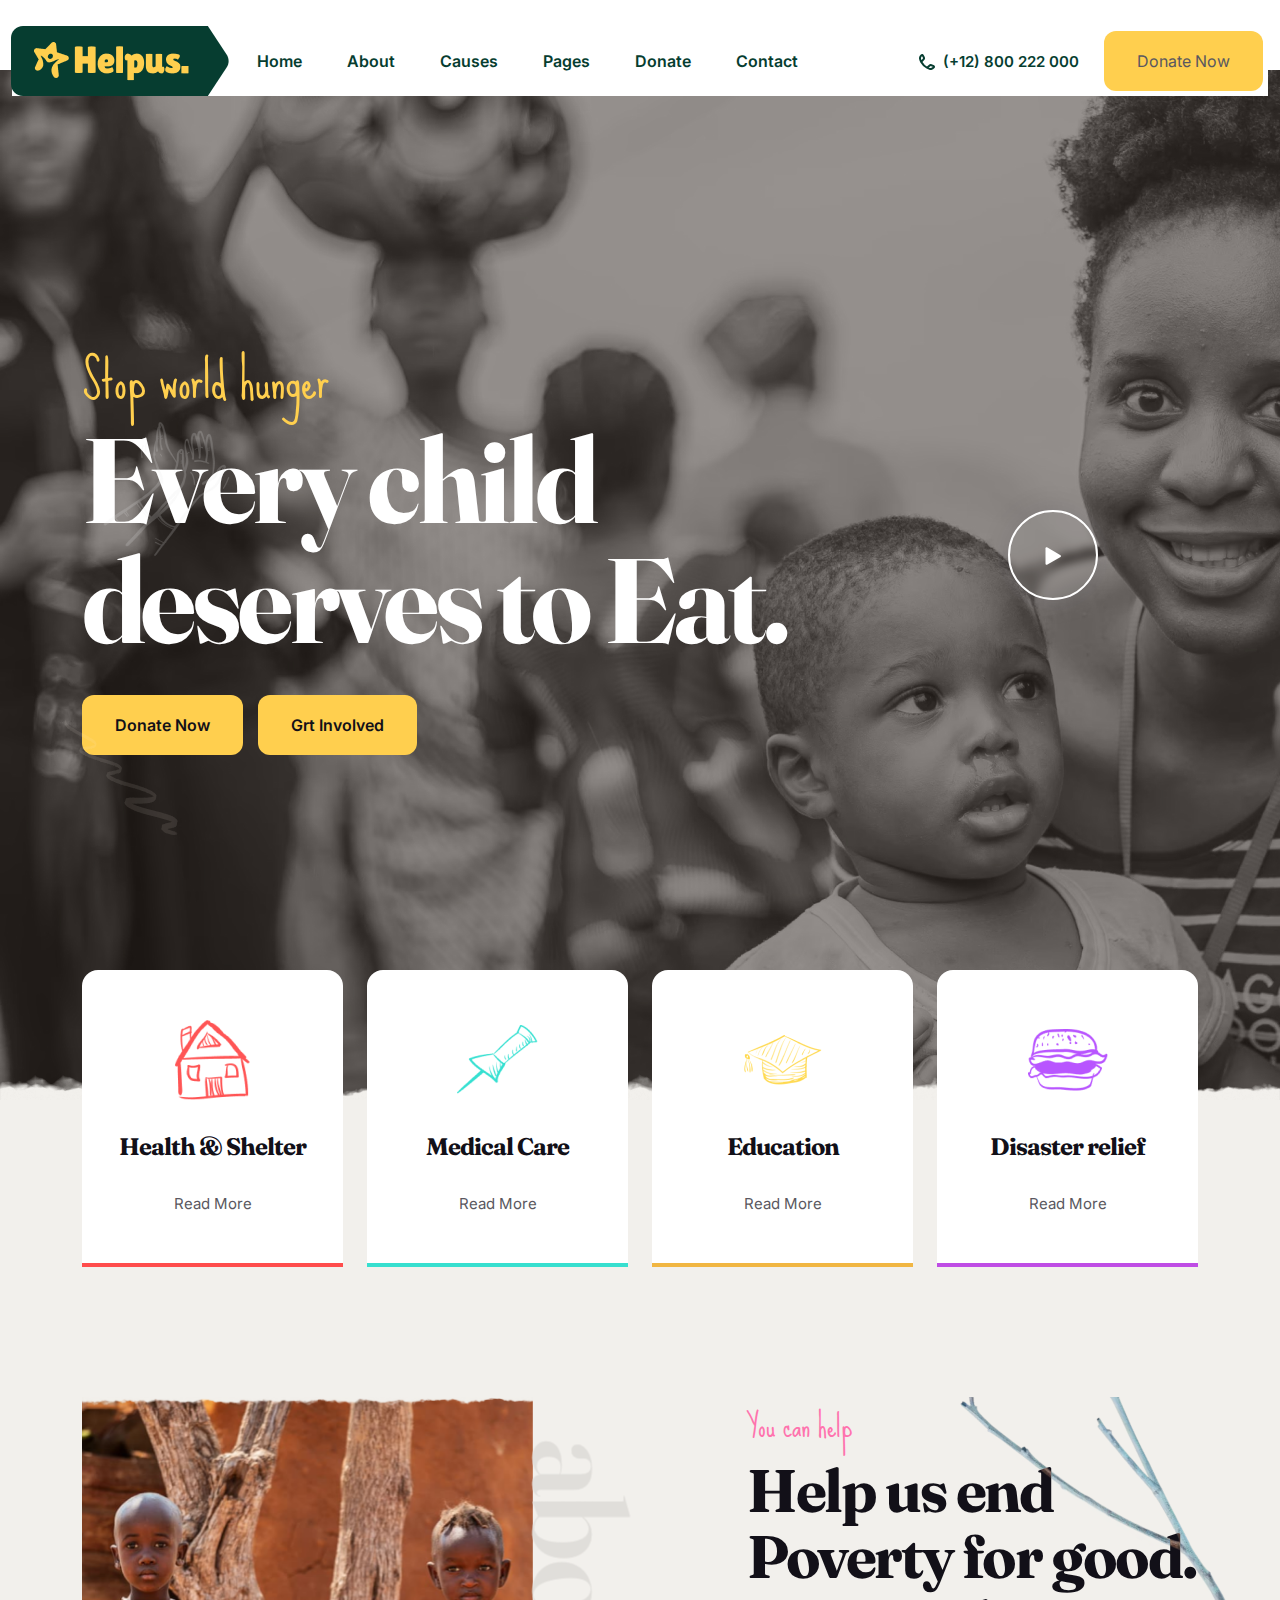
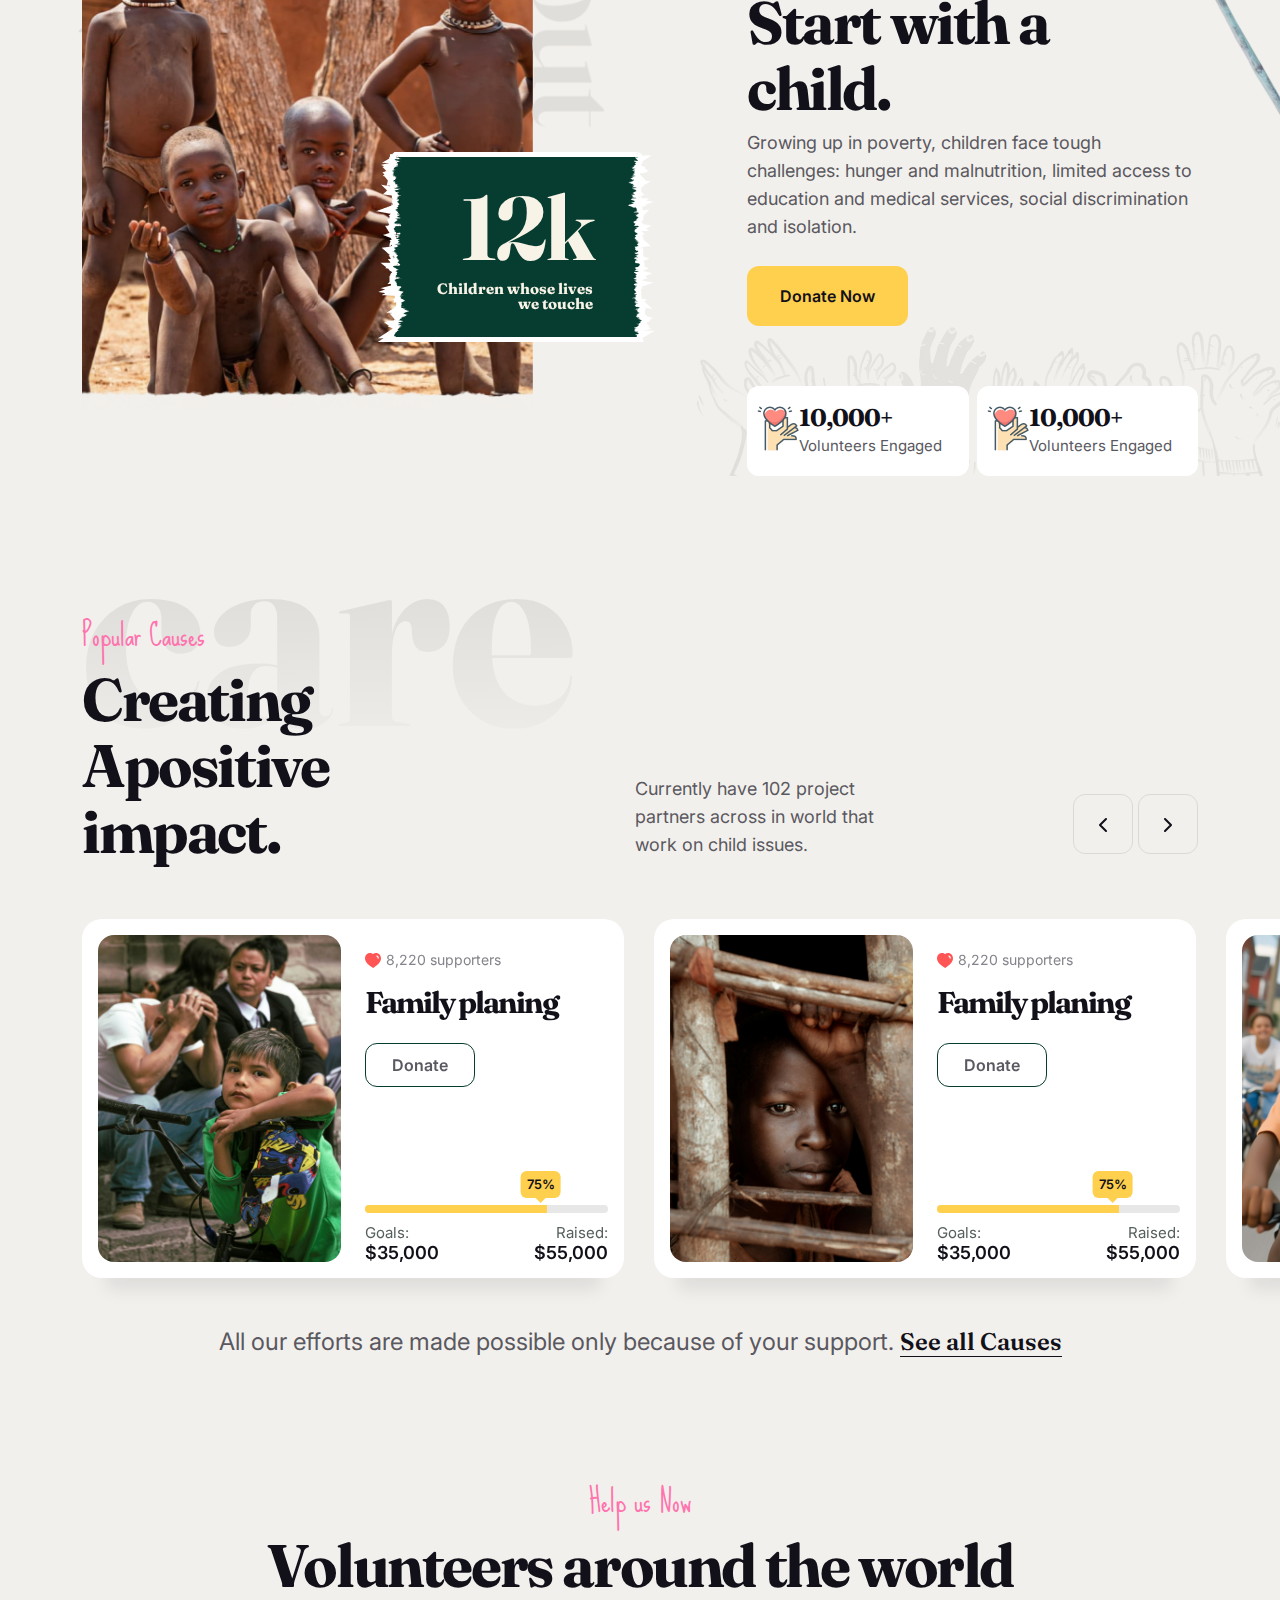
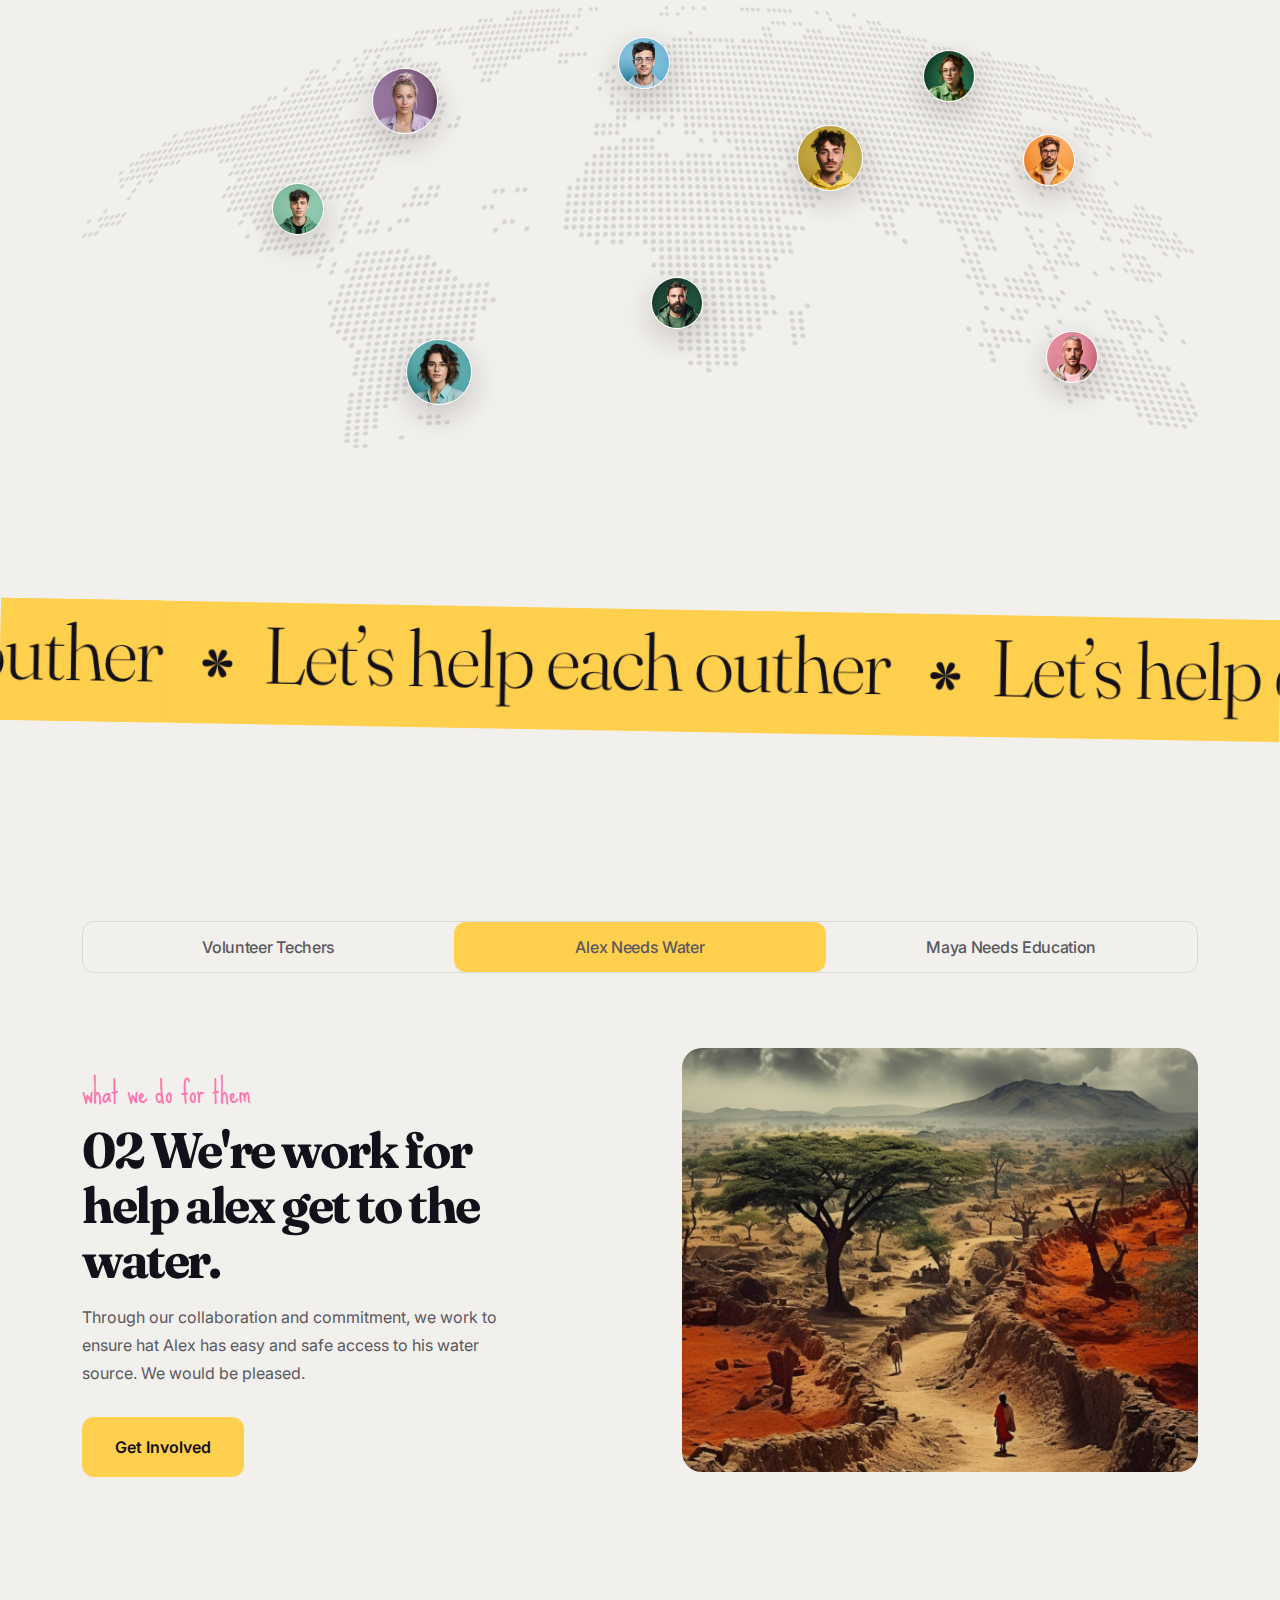
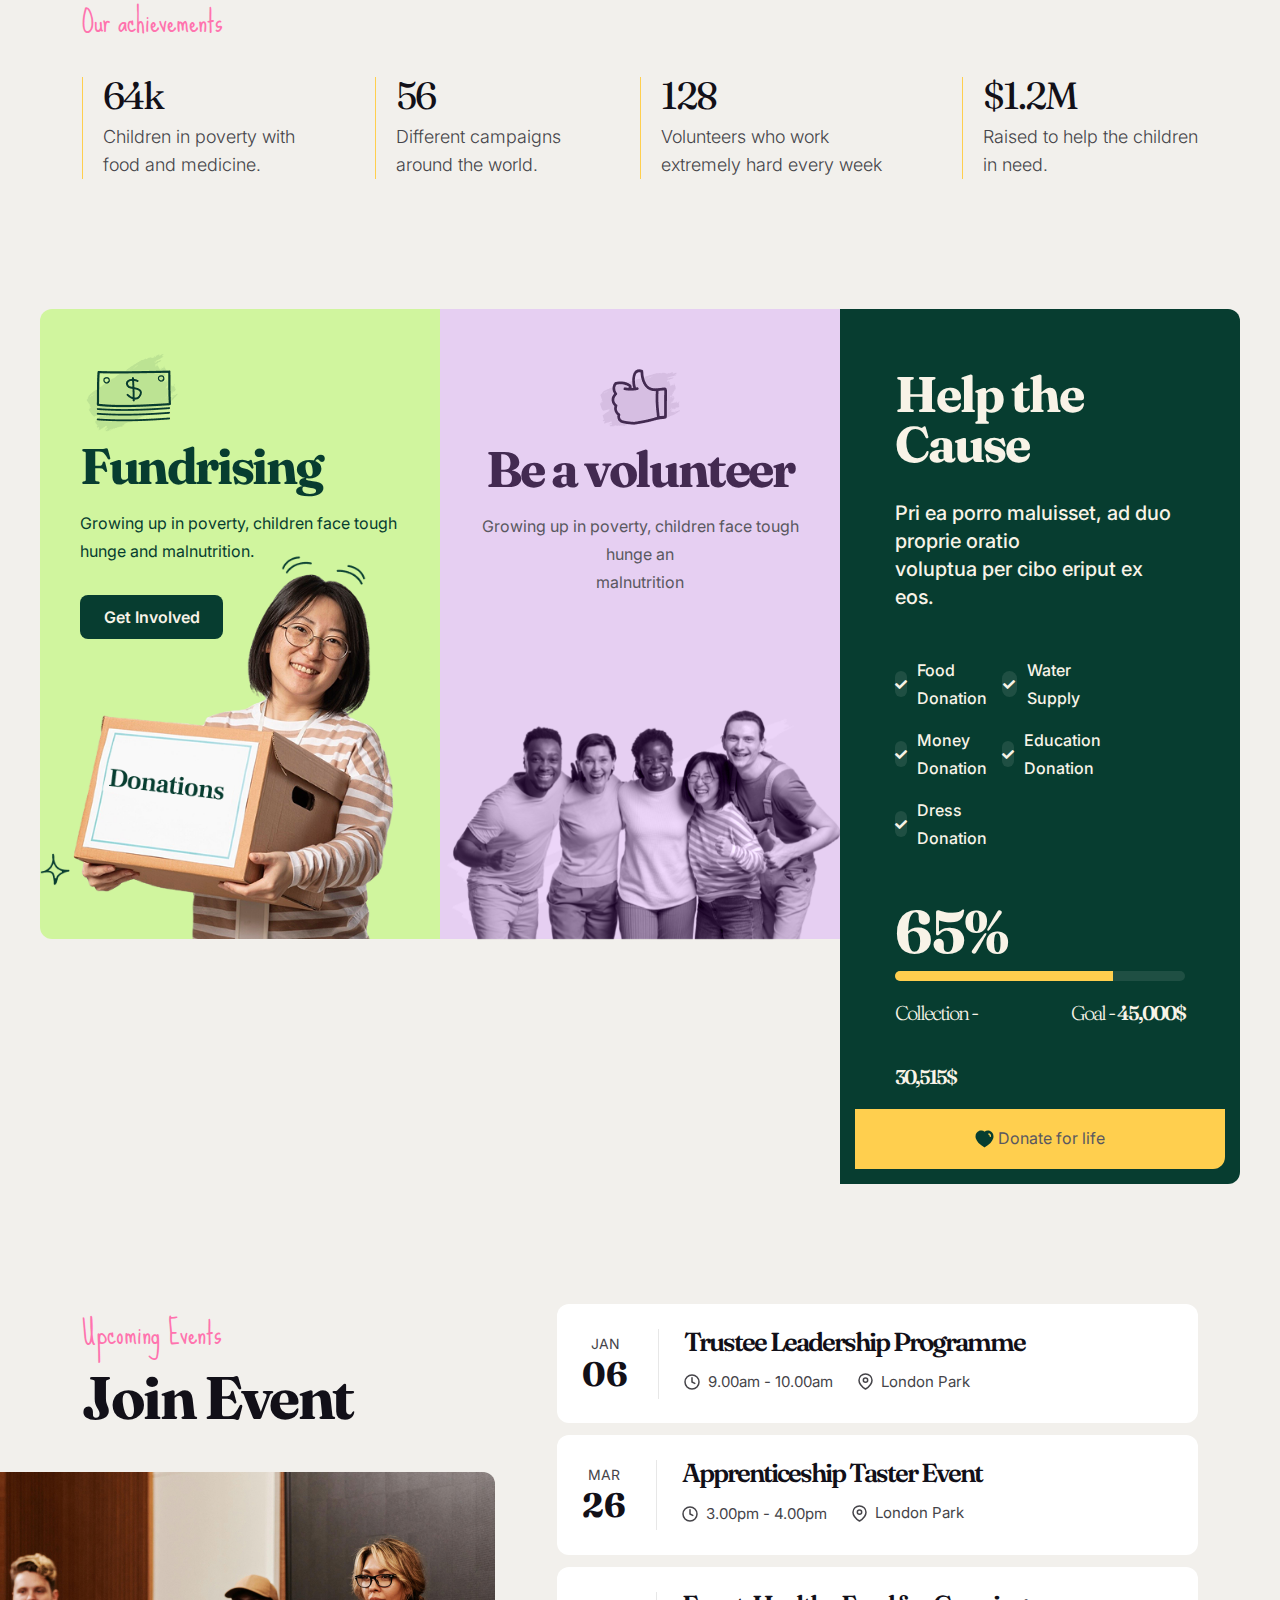
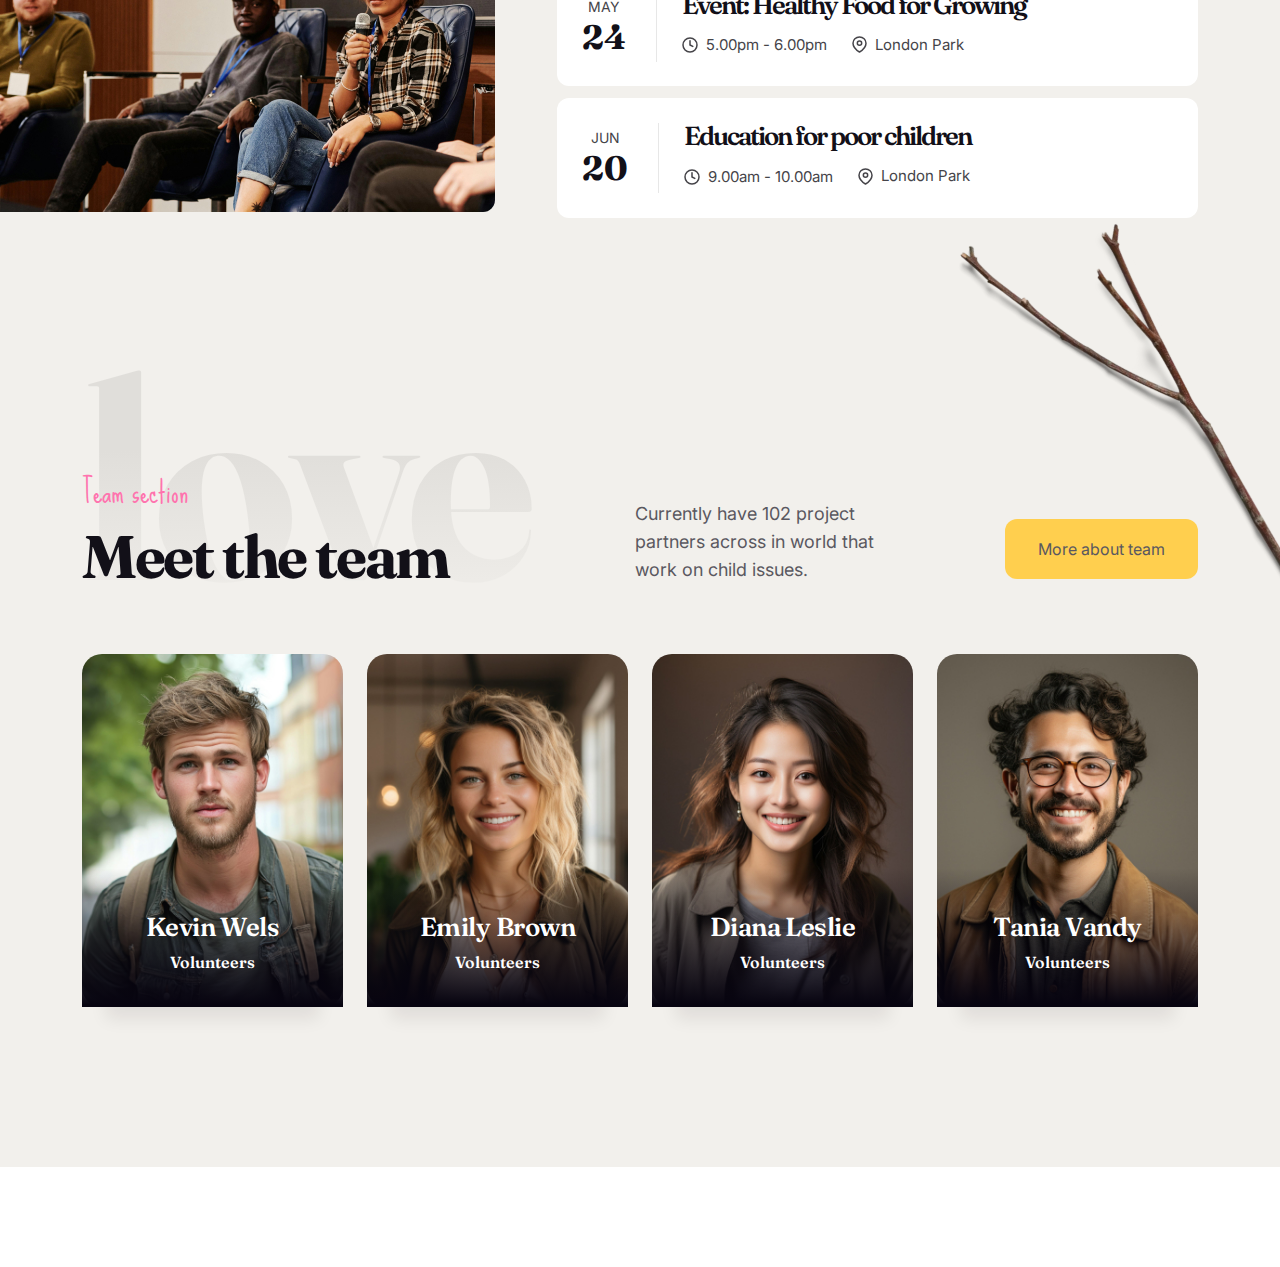
==== helpus/index.html @ 09703fdd "team section done" ====
<!DOCTYPE html>
<html lang="en">

<head>
    <meta charset="UTF-8">
    <meta name="viewport" content="width=device-width, initial-scale=1.0">
    <title>HTML Pack</title>
    <link rel="stylesheet" href="assets/css/bootstrap.min.css">
    <link rel="stylesheet" href="assets/css/magnific-popup.css">
    <link rel="stylesheet" href="assets/css/swiper-bundle.min.css">
    <link rel="stylesheet" href="assets/css/fontawesome-pro.css">
    <link rel="stylesheet" href="assets/css/style.css">
</head>

<body>
    <!-- header area start -->
    <header>
        <div class="tp-header-area tp-header-transparent z-index-11">
            <div class="container tp-header-container">
                <div class="tp-white-bg">
                    <div class="tp-header-row d-flex">
                        <div
                            class="tp-header-logo-box text-center tp-header-logo-shape d-flex justify-content-center align-items-center">
                            <svg width="218" height="70" viewBox="0 0 218 70" fill="none"
                                xmlns="http://www.w3.org/2000/svg">
                                <path
                                    d="M0 12C0 5.37258 5.37258 0 12 0H196.842L215.619 28.3784C218.275 32.3932 218.275 37.6068 215.619 41.6216L196.842 70H12C5.37257 70 0 64.6274 0 58V12Z"
                                    fill="#063D30" />
                            </svg>
                            <div class="tp-header-logo">
                                <a href="#"> <img src="assets/img/logo-01.png" alt=""></a>
                            </div>
                        </div>
                        <div class="tp-header-content d-flex justify-content-between">
                            <div class="tp-header-menu ml-45">
                                <nav>
                                    <ul>
                                        <li><a href="#">Home</a>
                                            <ul class="sub-menu">
                                                <li><a href="#">Home 01</a></li>
                                                <li><a href="#">Home 02</a></li>
                                                <li><a href="#">Home 03</a>
                                                    <ul class="sub-menu">
                                                        <li><a href="#">Home 01</a></li>
                                                        <li><a href="#">Home 02</a></li>
                                                        <li><a href="#">Home 03</a></li>
                                                        <li><a href="#">Home 04</a></li>
                                                        <li><a href="#">Home 05</a></li>
                                                    </ul>
                                                </li>
                                                <li><a href="#">Home 04</a></li>
                                                <li><a href="#">Home 05</a></li>
                                            </ul>
                                        </li>
                                        <li><a href="#">About</a></li>
                                        <li><a href="#">Causes</a></li>
                                        <li><a href="#">Pages</a></li>
                                        <li><a href="#">Donate</a></li>
                                        <li><a href="#">Contact</a></li>
                                    </ul>
                                </nav>
                            </div>
                            <div class="tp-header-right mr-5 d-flex align-items-center">
                                <div class="tp-header-phone mr-25">
                                    <a href="tel:(+12) 800 222 000">
                                        <svg width="16" height="16" viewBox="0 0 16 16" fill="none"
                                            xmlns="http://www.w3.org/2000/svg">
                                            <path
                                                d="M2.24434 7.95965C1.58072 6.80251 1.26029 5.85764 1.06709 4.89985C0.781336 3.4833 1.43527 2.09956 2.51857 1.21663C2.97641 0.843468 3.50126 0.970963 3.772 1.45668L4.38323 2.55324C4.8677 3.4224 5.10994 3.85698 5.06189 4.31771C5.01385 4.77845 4.68716 5.1537 4.03378 5.9042L2.24434 7.95965ZM2.24434 7.95965C3.58755 10.3018 5.69549 12.4109 8.04035 13.7557M8.04035 13.7557C9.19749 14.4193 10.1424 14.7397 11.1002 14.9329C12.5167 15.2187 13.9004 14.5647 14.7834 13.4814C15.1565 13.0236 15.029 12.4987 14.5433 12.228L13.4468 11.6168C12.5776 11.1323 12.143 10.8901 11.6823 10.9381C11.2215 10.9862 10.8463 11.3128 10.0958 11.9662L8.04035 13.7557Z"
                                                stroke="#063D30" stroke-width="2" stroke-linejoin="round" />
                                        </svg>
                                        (+12) 800 222 000</a>
                                </div>
                                <div class="tp-header-btn">
                                    <a href="#" class="tp-btn">Donate Now</a>
                                </div>
                            </div>
                        </div>
                    </div>
                </div>
            </div>
    </header>
    <!-- header area end -->
    <!-- hero area start -->
    <section class="tp-hero-area p-relative" data-bg-img="assets/img/hero/hero-01.jpg">
        <div class="tp-hero-shape">
            <img class="tp-hero-shape-1 p-absolute" src="assets/img/shape/hero_shape_01.png" alt="">
            <img class="tp-hero-shape-2 p-absolute" src="assets/img/shape/hero_shape_02.png" alt="">
        </div>
        <div class="tp-hero-shape-bottom p-absolute">
            <img src="assets/img/shape/hero_shape_bottom.png" alt="">
        </div>
        <div class="container">
            <div class="row">
                <div class="col-xl-8">
                    <div class="tp-hero">
                        <span class="d-block mb-15 tp-sub-font">Stop world hunger</span>
                        <h1 class="tp-hero-title text-white">Every child deserves to Eat.</h1>
                        <div class="tp-hero-btn mt-35">
                            <a href="#" class="tp-btn tp-btn-hero mr-10 ">Donate Now</a>
                            <a href="#" class="tp-btn tp-btn-hero ">Grt Involved</a>
                        </div>
                    </div>
                </div>
                <div class="col-xl-4 d-flex align-items-center justify-content-end">
                    <div class="tp-hero-video mr-100">
                        <a href="assets/img/hero/hero-01.jpg" class="popup-image"><svg width="57" height="58"
                                viewBox="0 0 57 58" fill="none" xmlns="http://www.w3.org/2000/svg">
                                <path
                                    d="M20.5263 11.2321C20.5263 10.4622 21.3596 9.98113 22.0263 10.366L35.5263 18.1603C36.1929 18.5452 36.1929 19.5074 35.5263 19.8923L22.0263 27.6865C21.3596 28.0714 20.5263 27.5903 20.5263 26.8205L20.5263 11.2321Z"
                                    fill="white" />

                            </svg></a>
                    </div>
                </div>
            </div>
        </div>
    </section>
    <!-- hero area end -->
    <!-- service area start -->
    <div class="tpservices-area pb-130 bg-gray">
        <div class="container">
            <div class="row">
                <div class="col-xl-3">
                    <div class="tpservices text-center pt-50 pb-45 pl-15 pr-15 z-index-11 p-relative "
                        data-border-color="#ff4c4c" data-bg-color="#fff">
                        <div class="tpservices__icon">
                            <img src="assets/img/service/service-icon-01.png" alt="">
                        </div>
                        <div class="tpservices__content">
                            <h3 class="tpservices__title mt-35 mb-30">Health & Shelter</h3>
                            <a href="#" class="tp-btn-text">Read More</a>
                        </div>
                    </div>
                </div>
                <div class="col-xl-3">
                    <div class="tpservices tp-white-bg text-center pt-50 pb-45 pl-15 pr-15 z-index-11 p-relative"
                        data-border-color="#37dfcf">
                        <div class="tpservices__icon">
                            <img src="assets/img/service/service-icon-02.png" alt="">
                        </div>
                        <div class="tpservices__content">
                            <h3 class="tpservices__title mt-35 mb-30">Medical Care</h3>
                            <a href="#" class="tp-btn-text">Read More</a>
                        </div>
                    </div>
                </div>
                <div class="col-xl-3">
                    <div class="tpservices tp-white-bg text-center pt-50 pb-45 pl-15 pr-15 z-index-11 p-relative"
                        data-border-color="#f1b642">
                        <div class="tpservices__icon">
                            <img src="assets/img/service/service-icon-03.png" alt="">
                        </div>
                        <div class="tpservices__content">
                            <h3 class="tpservices__title mt-35 mb-30">Education</h3>
                            <a href="#" class="tp-btn-text">Read More</a>
                        </div>
                    </div>
                </div>
                <div class="col-xl-3">
                    <div class="tpservices tp-white-bg text-center pt-50 pb-45 pl-15 pr-15 z-index-11 p-relative"
                        data-border-color="#bf4ce5">
                        <div class="tpservices__icon">
                            <img src="assets/img/service/service-icon-04.png" alt="">
                        </div>
                        <div class="tpservices__content">
                            <h3 class="tpservices__title mt-35 mb-30">Disaster relief</h3>
                            <a href="#" class="tp-btn-text">Read More</a>
                        </div>
                    </div>
                </div>
            </div>
        </div>
    </div>
    <!-- service area end -->
    <!-- about area start -->
    <div class="tp-about-area bg-gray fix ">
        <div class="tp-about-shape p-relative">
            <img class="tp-about-shape-1 p-absolute" src="assets/img/about/about-shape-hand.png" alt="">
            <img class="tp-about-shape-2 p-absolute" src="assets/img/about/about-shape-branch.png" alt="">
        </div>
        <div class="container">
            <div class="row">
                <div class="col-xl-5">
                    <div class="tp-about-img p-relative mb-30">
                        <h3 class="tp-about-vr-title">about</h3>
                        <img src="assets/img/about/about.png" alt="">
                        <div class="tp-about-number">
                            <img src="assets/img/about/about-number-shape.png" alt="">
                            <div class="tp-about-number-info">
                                <h2>12k</h2>
                                <h6>Children whose lives <br>
                                    we touche</h6>
                            </div>
                        </div>
                    </div>
                </div>
                <div class="col-xl-5 offset-2">
                    <div class="tp-about-wrapper">
                        <div class="tp-section-info">
                            <span class="tp-section-sub-font tp-sub-font d-block">You can help</span>
                            <h2 class="tp-section-title">Help us end
                                Poverty for good.
                                Start with a child.</h2>
                            <p>Growing up in poverty, children face tough challenges:
                                hunger and malnutrition, limited access to education and
                                medical services, social discrimination and isolation. </p>
                            <div class="tp-hero-btn mt-25">
                                <a href="#" class="tp-btn tp-btn-hero mr-10 ">Donate Now</a>
                            </div>
                        </div>
                    </div>
                    <div class="tp-about-fact p-relative pt-60">
                        <img class="tp-about-fact-shape" src="assets/img/shape/about-multi-hand.png" alt="">
                        <div class="row gx-2">
                            <div class="col-md-6">
                                <div class="tp-about-fact-box d-flex tp-white-bg br-12 p-relative z-index-2">
                                    <div class="tp-about-fact-img">
                                        <img src="assets/img/shape/hand-love.png" alt="">
                                    </div>
                                    <div class="tp-about-fact-box-info">
                                        <h4>10,000+</h4>
                                        <p>Volunteers Engaged</p>
                                    </div>
                                </div>
                            </div>
                            <div class="col-md-6">
                                <div class="tp-about-fact-box d-flex  tp-white-bg br-12  p-relative z-index-2">
                                    <div class="tp-about-fact-img">
                                        <img src="assets/img/shape/hand-love.png" alt="">
                                    </div>
                                    <div class="tp-about-fact-box-info">
                                        <h4>10,000+</h4>
                                        <p>Volunteers Engaged</p>
                                    </div>
                                </div>
                            </div>
                        </div>
                    </div>

                </div>
            </div>
        </div>
    </div>
    <!-- about area end -->
    <!-- causes area start -->
    <div class="tp-causes-area bg-gray pt-130 fix pb-100">
        <div class="container">
            <div class="row align-items-end">
                <div class="col-xl-5">
                    <div class="tp-section-info mb-55 p-relative">
                        <h3 class="tp-section-back-title">care</h3>
                        <span class="tp-section-sub-font tp-sub-font d-block z-index-11">Popular Causes</span>
                        <h2 class="tp-section-title mb-20  z-index-11">Creating <br>
                            Apositive impact.</h2>
                    </div>
                </div>
                <div class="col-xl-4 ">
                    <div class="tp-section-info tp-section-info-space mb-60">
                        <p>Currently have 102 project <br>
                            partners across in world that work
                            on child issues.</p>
                    </div>
                </div>
                <div class="col-xl-3">
                    <div class="tpcauses__arrow text-end  mb-65">
                        <button class="tpcauses__arrow-prev tp-arrow">
                            <svg width="8" height="14" viewBox="0 0 8 14" fill="none"
                                xmlns="http://www.w3.org/2000/svg">
                                <path d="M7 13L1 7L7 1" stroke="#121018" stroke-width="2" stroke-linecap="round"
                                    stroke-linejoin="round" />
                            </svg>
                        </button>
                        <button class="tpcauses__arrow-next tp-arrow">
                            <svg width="8" height="14" viewBox="0 0 8 14" fill="none"
                                xmlns="http://www.w3.org/2000/svg">
                                <path d="M1 13L7 7L1 1" stroke="#121018" stroke-width="2" stroke-linecap="round"
                                    stroke-linejoin="round" />
                            </svg>
                        </button>
                    </div>
                </div>
            </div>
            <div class="swiper tpcauses-slider-active">
                <div class="swiper-wrapper">
                    <div class="swiper-slide">
                        <div class="tpcauses br-20 tp-white-bg mb-50">
                            <div class="row">
                                <div class="col-lg-6">
                                    <div class="tpcauses__img">
                                        <a href="#"><img class="br-16" src="assets/img/causes/causes-01.jpg" alt=""></a>
                                    </div>
                                </div>
                                <div class="col-lg-6">
                                    <div class="tpcauses__content d-flex flex-column justify-content-between h-100">
                                        <div class="tpcauses__content--top pt-10">
                                            <div class="tpcauses__meta">
                                                <span><svg width="16" height="15" viewBox="0 0 16 15" fill="none"
                                                        xmlns="http://www.w3.org/2000/svg">
                                                        <path
                                                            d="M5.02396 0.000122102C5.52795 0.0152479 6.01595 0.102089 6.48874 0.26077H6.53594C6.56794 0.27577 6.59194 0.292349 6.60794 0.307348C6.78474 0.3634 6.95194 0.426557 7.11194 0.513398L7.41593 0.647606C7.53593 0.710763 7.67993 0.828392 7.75993 0.876549C7.83993 0.923128 7.92793 0.971285 7.99993 1.02576C8.88872 0.355505 9.96791 -0.00764645 11.0799 0.000122102C11.5847 0.000122102 12.0887 0.0705102 12.5679 0.229192C15.5206 1.17654 16.5846 4.37386 15.6958 7.16855C15.1919 8.59669 14.3679 9.90008 13.2887 10.9651C11.7439 12.4414 10.0487 13.7519 8.22393 14.8808L8.02393 15L7.81593 14.8729C5.98475 13.7519 4.27997 12.4414 2.72078 10.9572C1.6488 9.89219 0.824004 8.59669 0.31201 7.16855C-0.591981 4.37386 0.472008 1.17654 3.45678 0.212613C3.68877 0.133667 3.92797 0.0784048 4.16797 0.0476158H4.26397C4.48877 0.0152479 4.71196 0.000122102 4.93596 0.000122102H5.02396ZM12.1519 2.49494C11.8239 2.38363 11.4639 2.5581 11.3439 2.88967C11.2319 3.22125 11.4079 3.5844 11.7439 3.70203C12.2567 3.8915 12.5999 4.38965 12.5999 4.94148V4.96596C12.5847 5.14674 12.6399 5.32121 12.7519 5.45542C12.8639 5.58963 13.0319 5.66779 13.2079 5.68436C13.5359 5.67568 13.8159 5.41595 13.8399 5.08358V4.98964C13.8639 3.8836 13.1847 2.88178 12.1519 2.49494Z"
                                                            fill="#FF5555" />
                                                    </svg>8,220 supporters
                                                </span>
                                            </div>
                                            <h3 class="tpcauses__title mt-15 mb-25"><a href="#">Family planing</a></h3>
                                            <div class="tpcauses__btn">
                                                <a href="#" class=" br-12 tp-btn-border">Donate</a>
                                            </div>
                                        </div>
                                        <div class="tpcauses__content--bottom">
                                            <div class="tpprogress">
                                                <label class="tpprogress__label" style="margin-left: 75%;">75%</label>
                                                <div class="progress">
                                                    <div class="progress-bar" role="progressbar" style="width: 75%;"
                                                        aria-valuenow="75" aria-valuemin="0" aria-valuemax="100"></div>
                                                </div>
                                            </div>
                                            <div class="row">
                                                <div class="col-6">
                                                    <div class="tpcauses__amount d-flex flex-column">
                                                        <label>Goals:</label>
                                                        <span>$35,000</span>
                                                    </div>
                                                </div>
                                                <div class="col-6">
                                                    <div class="tpcauses__amount text-end  d-flex flex-column">
                                                        <label>Raised:</label>
                                                        <span>$55,000</span>
                                                    </div>
                                                </div>
                                            </div>
                                        </div>
                                    </div>
                                </div>
                            </div>
                        </div>
                    </div>
                    <div class="swiper-slide">
                        <div class="tpcauses br-20 tp-white-bg mb-50">
                            <div class="row">
                                <div class="col-lg-6">
                                    <div class="tpcauses__img">
                                        <a href="#"><img class="br-16" src="assets/img/causes/causes-02.jpg" alt=""></a>
                                    </div>
                                </div>
                                <div class="col-lg-6">
                                    <div class="tpcauses__content d-flex flex-column justify-content-between h-100">
                                        <div class="tpcauses__content--top pt-10">
                                            <div class="tpcauses__meta">
                                                <span><svg width="16" height="15" viewBox="0 0 16 15" fill="none"
                                                        xmlns="http://www.w3.org/2000/svg">
                                                        <path
                                                            d="M5.02396 0.000122102C5.52795 0.0152479 6.01595 0.102089 6.48874 0.26077H6.53594C6.56794 0.27577 6.59194 0.292349 6.60794 0.307348C6.78474 0.3634 6.95194 0.426557 7.11194 0.513398L7.41593 0.647606C7.53593 0.710763 7.67993 0.828392 7.75993 0.876549C7.83993 0.923128 7.92793 0.971285 7.99993 1.02576C8.88872 0.355505 9.96791 -0.00764645 11.0799 0.000122102C11.5847 0.000122102 12.0887 0.0705102 12.5679 0.229192C15.5206 1.17654 16.5846 4.37386 15.6958 7.16855C15.1919 8.59669 14.3679 9.90008 13.2887 10.9651C11.7439 12.4414 10.0487 13.7519 8.22393 14.8808L8.02393 15L7.81593 14.8729C5.98475 13.7519 4.27997 12.4414 2.72078 10.9572C1.6488 9.89219 0.824004 8.59669 0.31201 7.16855C-0.591981 4.37386 0.472008 1.17654 3.45678 0.212613C3.68877 0.133667 3.92797 0.0784048 4.16797 0.0476158H4.26397C4.48877 0.0152479 4.71196 0.000122102 4.93596 0.000122102H5.02396ZM12.1519 2.49494C11.8239 2.38363 11.4639 2.5581 11.3439 2.88967C11.2319 3.22125 11.4079 3.5844 11.7439 3.70203C12.2567 3.8915 12.5999 4.38965 12.5999 4.94148V4.96596C12.5847 5.14674 12.6399 5.32121 12.7519 5.45542C12.8639 5.58963 13.0319 5.66779 13.2079 5.68436C13.5359 5.67568 13.8159 5.41595 13.8399 5.08358V4.98964C13.8639 3.8836 13.1847 2.88178 12.1519 2.49494Z"
                                                            fill="#FF5555" />
                                                    </svg>8,220 supporters
                                                </span>
                                            </div>
                                            <h3 class="tpcauses__title mt-15 mb-25"><a href="#">Family planing</a></h3>
                                            <div class="tpcauses__btn">
                                                <a href="#" class=" br-12 tp-btn-border">Donate</a>
                                            </div>
                                        </div>
                                        <div class="tpcauses__content--bottom">
                                            <div class="tpprogress">
                                                <label class="tpprogress__label" style="margin-left: 75%;">75%</label>
                                                <div class="progress">
                                                    <div class="progress-bar" role="progressbar" style="width: 75%;"
                                                        aria-valuenow="75" aria-valuemin="0" aria-valuemax="100"></div>
                                                </div>
                                            </div>
                                            <div class="row">
                                                <div class="col-6">
                                                    <div class="tpcauses__amount d-flex flex-column">
                                                        <label>Goals:</label>
                                                        <span>$35,000</span>
                                                    </div>
                                                </div>
                                                <div class="col-6">
                                                    <div class="tpcauses__amount text-end  d-flex flex-column">
                                                        <label>Raised:</label>
                                                        <span>$55,000</span>
                                                    </div>
                                                </div>
                                            </div>
                                        </div>
                                    </div>
                                </div>
                            </div>
                        </div>
                    </div>
                    <div class="swiper-slide">
                        <div class="tpcauses br-20 tp-white-bg mb-50">
                            <div class="row">
                                <div class="col-lg-6">
                                    <div class="tpcauses__img">
                                        <a href="#"><img class="br-16" src="assets/img/causes/causes-03.jpg" alt=""></a>
                                    </div>
                                </div>
                                <div class="col-lg-6">
                                    <div class="tpcauses__content d-flex flex-column justify-content-between h-100">
                                        <div class="tpcauses__content--top pt-10">
                                            <div class="tpcauses__meta">
                                                <span><svg width="16" height="15" viewBox="0 0 16 15" fill="none"
                                                        xmlns="http://www.w3.org/2000/svg">
                                                        <path
                                                            d="M5.02396 0.000122102C5.52795 0.0152479 6.01595 0.102089 6.48874 0.26077H6.53594C6.56794 0.27577 6.59194 0.292349 6.60794 0.307348C6.78474 0.3634 6.95194 0.426557 7.11194 0.513398L7.41593 0.647606C7.53593 0.710763 7.67993 0.828392 7.75993 0.876549C7.83993 0.923128 7.92793 0.971285 7.99993 1.02576C8.88872 0.355505 9.96791 -0.00764645 11.0799 0.000122102C11.5847 0.000122102 12.0887 0.0705102 12.5679 0.229192C15.5206 1.17654 16.5846 4.37386 15.6958 7.16855C15.1919 8.59669 14.3679 9.90008 13.2887 10.9651C11.7439 12.4414 10.0487 13.7519 8.22393 14.8808L8.02393 15L7.81593 14.8729C5.98475 13.7519 4.27997 12.4414 2.72078 10.9572C1.6488 9.89219 0.824004 8.59669 0.31201 7.16855C-0.591981 4.37386 0.472008 1.17654 3.45678 0.212613C3.68877 0.133667 3.92797 0.0784048 4.16797 0.0476158H4.26397C4.48877 0.0152479 4.71196 0.000122102 4.93596 0.000122102H5.02396ZM12.1519 2.49494C11.8239 2.38363 11.4639 2.5581 11.3439 2.88967C11.2319 3.22125 11.4079 3.5844 11.7439 3.70203C12.2567 3.8915 12.5999 4.38965 12.5999 4.94148V4.96596C12.5847 5.14674 12.6399 5.32121 12.7519 5.45542C12.8639 5.58963 13.0319 5.66779 13.2079 5.68436C13.5359 5.67568 13.8159 5.41595 13.8399 5.08358V4.98964C13.8639 3.8836 13.1847 2.88178 12.1519 2.49494Z"
                                                            fill="#FF5555" />
                                                    </svg>8,220 supporters
                                                </span>
                                            </div>
                                            <h3 class="tpcauses__title mt-15 mb-25"><a href="#">Family planing</a></h3>
                                            <div class="tpcauses__btn">
                                                <a href="#" class=" br-12 tp-btn-border">Donate</a>
                                            </div>
                                        </div>
                                        <div class="tpcauses__content--bottom">
                                            <div class="tpprogress">
                                                <label class="tpprogress__label" style="margin-left: 75%;">75%</label>
                                                <div class="progress">
                                                    <div class="progress-bar" role="progressbar" style="width: 75%;"
                                                        aria-valuenow="75" aria-valuemin="0" aria-valuemax="100"></div>
                                                </div>
                                            </div>
                                            <div class="row">
                                                <div class="col-6">
                                                    <div class="tpcauses__amount d-flex flex-column">
                                                        <label>Goals:</label>
                                                        <span>$35,000</span>
                                                    </div>
                                                </div>
                                                <div class="col-6">
                                                    <div class="tpcauses__amount text-end  d-flex flex-column">
                                                        <label>Raised:</label>
                                                        <span>$55,000</span>
                                                    </div>
                                                </div>
                                            </div>
                                        </div>
                                    </div>
                                </div>
                            </div>
                        </div>
                    </div>
                    <div class="swiper-slide">
                        <div class="tpcauses br-20 tp-white-bg  mb-50">
                            <div class="row">
                                <div class="col-lg-6">
                                    <div class="tpcauses__img">
                                        <a href="#"><img class="br-16" src="assets/img/causes/causes-01.jpg" alt=""></a>
                                    </div>
                                </div>
                                <div class="col-lg-6">
                                    <div class="tpcauses__content d-flex flex-column justify-content-between h-100">
                                        <div class="tpcauses__content--top pt-10">
                                            <div class="tpcauses__meta">
                                                <span><svg width="16" height="15" viewBox="0 0 16 15" fill="none"
                                                        xmlns="http://www.w3.org/2000/svg">
                                                        <path
                                                            d="M5.02396 0.000122102C5.52795 0.0152479 6.01595 0.102089 6.48874 0.26077H6.53594C6.56794 0.27577 6.59194 0.292349 6.60794 0.307348C6.78474 0.3634 6.95194 0.426557 7.11194 0.513398L7.41593 0.647606C7.53593 0.710763 7.67993 0.828392 7.75993 0.876549C7.83993 0.923128 7.92793 0.971285 7.99993 1.02576C8.88872 0.355505 9.96791 -0.00764645 11.0799 0.000122102C11.5847 0.000122102 12.0887 0.0705102 12.5679 0.229192C15.5206 1.17654 16.5846 4.37386 15.6958 7.16855C15.1919 8.59669 14.3679 9.90008 13.2887 10.9651C11.7439 12.4414 10.0487 13.7519 8.22393 14.8808L8.02393 15L7.81593 14.8729C5.98475 13.7519 4.27997 12.4414 2.72078 10.9572C1.6488 9.89219 0.824004 8.59669 0.31201 7.16855C-0.591981 4.37386 0.472008 1.17654 3.45678 0.212613C3.68877 0.133667 3.92797 0.0784048 4.16797 0.0476158H4.26397C4.48877 0.0152479 4.71196 0.000122102 4.93596 0.000122102H5.02396ZM12.1519 2.49494C11.8239 2.38363 11.4639 2.5581 11.3439 2.88967C11.2319 3.22125 11.4079 3.5844 11.7439 3.70203C12.2567 3.8915 12.5999 4.38965 12.5999 4.94148V4.96596C12.5847 5.14674 12.6399 5.32121 12.7519 5.45542C12.8639 5.58963 13.0319 5.66779 13.2079 5.68436C13.5359 5.67568 13.8159 5.41595 13.8399 5.08358V4.98964C13.8639 3.8836 13.1847 2.88178 12.1519 2.49494Z"
                                                            fill="#FF5555" />
                                                    </svg>8,220 supporters
                                                </span>
                                            </div>
                                            <h3 class="tpcauses__title mt-15 mb-25"><a href="#">Family planing</a></h3>
                                            <div class="tpcauses__btn">
                                                <a href="#" class=" br-12 tp-btn-border">Donate</a>
                                            </div>
                                        </div>
                                        <div class="tpcauses__content--bottom">
                                            <div class="tpprogress">
                                                <label class="tpprogress__label" style="margin-left: 75%;">75%</label>
                                                <div class="progress">
                                                    <div class="progress-bar" role="progressbar" style="width: 75%;"
                                                        aria-valuenow="75" aria-valuemin="0" aria-valuemax="100"></div>
                                                </div>
                                            </div>
                                            <div class="row">
                                                <div class="col-6">
                                                    <div class="tpcauses__amount d-flex flex-column">
                                                        <label>Goals:</label>
                                                        <span>$35,000</span>
                                                    </div>
                                                </div>
                                                <div class="col-6">
                                                    <div class="tpcauses__amount text-end  d-flex flex-column">
                                                        <label>Raised:</label>
                                                        <span>$55,000</span>
                                                    </div>
                                                </div>
                                            </div>
                                        </div>
                                    </div>
                                </div>
                            </div>
                        </div>
                    </div>
                    <div class="swiper-slide">
                        <div class="tpcauses br-20 tp-white-bg  mb-50">
                            <div class="row">
                                <div class="col-lg-6">
                                    <div class="tpcauses__img">
                                        <a href="#"><img class="br-16" src="assets/img/causes/causes-02.jpg" alt=""></a>
                                    </div>
                                </div>
                                <div class="col-lg-6">
                                    <div class="tpcauses__content d-flex flex-column justify-content-between h-100">
                                        <div class="tpcauses__content--top pt-10">
                                            <div class="tpcauses__meta">
                                                <span><svg width="16" height="15" viewBox="0 0 16 15" fill="none"
                                                        xmlns="http://www.w3.org/2000/svg">
                                                        <path
                                                            d="M5.02396 0.000122102C5.52795 0.0152479 6.01595 0.102089 6.48874 0.26077H6.53594C6.56794 0.27577 6.59194 0.292349 6.60794 0.307348C6.78474 0.3634 6.95194 0.426557 7.11194 0.513398L7.41593 0.647606C7.53593 0.710763 7.67993 0.828392 7.75993 0.876549C7.83993 0.923128 7.92793 0.971285 7.99993 1.02576C8.88872 0.355505 9.96791 -0.00764645 11.0799 0.000122102C11.5847 0.000122102 12.0887 0.0705102 12.5679 0.229192C15.5206 1.17654 16.5846 4.37386 15.6958 7.16855C15.1919 8.59669 14.3679 9.90008 13.2887 10.9651C11.7439 12.4414 10.0487 13.7519 8.22393 14.8808L8.02393 15L7.81593 14.8729C5.98475 13.7519 4.27997 12.4414 2.72078 10.9572C1.6488 9.89219 0.824004 8.59669 0.31201 7.16855C-0.591981 4.37386 0.472008 1.17654 3.45678 0.212613C3.68877 0.133667 3.92797 0.0784048 4.16797 0.0476158H4.26397C4.48877 0.0152479 4.71196 0.000122102 4.93596 0.000122102H5.02396ZM12.1519 2.49494C11.8239 2.38363 11.4639 2.5581 11.3439 2.88967C11.2319 3.22125 11.4079 3.5844 11.7439 3.70203C12.2567 3.8915 12.5999 4.38965 12.5999 4.94148V4.96596C12.5847 5.14674 12.6399 5.32121 12.7519 5.45542C12.8639 5.58963 13.0319 5.66779 13.2079 5.68436C13.5359 5.67568 13.8159 5.41595 13.8399 5.08358V4.98964C13.8639 3.8836 13.1847 2.88178 12.1519 2.49494Z"
                                                            fill="#FF5555" />
                                                    </svg>8,220 supporters
                                                </span>
                                            </div>
                                            <h3 class="tpcauses__title mt-15 mb-25"><a href="#">Family planing</a></h3>
                                            <div class="tpcauses__btn">
                                                <a href="#" class=" br-12 tp-btn-border">Donate</a>
                                            </div>
                                        </div>
                                        <div class="tpcauses__content--bottom">
                                            <div class="tpprogress">
                                                <label class="tpprogress__label" style="margin-left: 75%;">75%</label>
                                                <div class="progress">
                                                    <div class="progress-bar" role="progressbar" style="width: 75%;"
                                                        aria-valuenow="75" aria-valuemin="0" aria-valuemax="100"></div>
                                                </div>
                                            </div>
                                            <div class="row">
                                                <div class="col-6">
                                                    <div class="tpcauses__amount d-flex flex-column">
                                                        <label>Goals:</label>
                                                        <span>$35,000</span>
                                                    </div>
                                                </div>
                                                <div class="col-6">
                                                    <div class="tpcauses__amount text-end  d-flex flex-column">
                                                        <label>Raised:</label>
                                                        <span>$55,000</span>
                                                    </div>
                                                </div>
                                            </div>
                                        </div>
                                    </div>
                                </div>
                            </div>
                        </div>
                    </div>
                </div>
            </div>
            <div class="tpcauses__downtext text-center">
                <p>All our efforts are made possible only because of your support. <a href="#"
                        class="tp-btn-boeder-down">See all Causes</a></p>
            </div>
        </div>
    </div>
    <!-- causes area end -->
    <!-- volunteers area start -->
    <div class="tp-volunteers-area  bg-gray pb-130">
        <div class="container">
            <div class="tp-section-info text-center">
                <span class="tp-section-sub-font tp-sub-font d-block">Help us Now</span>
                <h2 class="tp-section-title">Volunteers around
                    the world</h2>
            </div>
            <div class="tp-world-map tp-author p-relative">
                <img src="assets/img/bg/map.png" alt="">
                <div class="tp-author-shape">
                    <img class="tp-author-shape-1 p-absolute" src="assets/img/author/author-01.jpg" alt="">
                    <img class="tp-author-shape-2 p-absolute" src="assets/img/author/author-02.jpg" alt="">
                    <img class="tp-author-shape-3 p-absolute" src="assets/img/author/author-03.jpg" alt="">
                    <img class="tp-author-shape-4 p-absolute" src="assets/img/author/author-04.jpg" alt="">
                    <img class="tp-author-shape-5 p-absolute" src="assets/img/author/author-05.jpg" alt="">
                    <img class="tp-author-shape-6 p-absolute" src="assets/img/author/author-06.jpg" alt="">
                    <img class="tp-author-shape-7 p-absolute" src="assets/img/author/author-07.jpg" alt="">
                    <img class="tp-author-shape-8 p-absolute" src="assets/img/author/author-08.jpg" alt="">
                    <img class="tp-author-shape-9 p-absolute" src="assets/img/author/author-09.jpg" alt="">
                </div>
            </div>

        </div>
    </div>
    <!-- volunteers area end -->
    <!-- brand area start -->
    <div class="tp-text-slider bg-gray pb-100 fix">
        <div class="text  tp-text-slider-rotate  pt-30 pb-30 ">
            <div class="swiper tptext-slider-active  tp-yellow-bg">
                <div class="swiper-wrapper slide-transition">
                    <div class="swiper-slide tp-text-slide-element">
                        <div class="tp-text-slide tp-yellow-bg">
                            <h2 class="tp-text-slider-title"><img src="assets/img/icon/brand/shape_01.svg" alt="">Let’s
                                help each outher</h2>
                        </div>
                    </div>
                    <div class="swiper-slide tp-text-slide-element">
                        <div class="tp-text-slide ">
                            <h2 class="tp-text-slider-title"><img src="assets/img/icon/brand/shape_01.svg" alt="">Let’s
                                help each outher</h2>
                        </div>
                    </div>
                    <div class="swiper-slide tp-text-slide-element">
                        <div class="tp-text-slide ">
                            <h2 class="tp-text-slider-title"><img src="assets/img/icon/brand/shape_01.svg" alt="">Let’s
                                help each outher</h2>
                        </div>
                    </div>
                    <div class="swiper-slide tp-text-slide-element">
                        <div class="tp-text-slide ">
                            <h2 class="tp-text-slider-title"><img src="assets/img/icon/brand/shape_01.svg" alt="">Let’s
                                help each outher</h2>
                        </div>
                    </div>
                </div>
            </div>
        </div>
    </div>
    <!-- brand area end -->
    <!-- tab area start -->
    <div class="tp-tab-area  bg-gray pb-100 pt-60">
        <div class="container">
            <div class="tp-tab">
                <div class="nav tp-nav-tabs mb-75" id="nav-tab" role="tablist">
                    <button class="tp-nav-link" id="nav-tp-tab-1" data-bs-toggle="tab" data-bs-target="#nav-tab1"
                        type="button" role="tab" aria-controls="nav-tab1" aria-selected="true">Volunteer
                        Techers</button>
                    <button class="tp-nav-link  active" id="nav-tp-tab-2" data-bs-toggle="tab"
                        data-bs-target="#nav-tab2" type="button" role="tab" aria-controls="nav-tab2"
                        aria-selected="false">Alex Needs
                        Water</button>
                    <button class="tp-nav-link" id="nav-tp-tab-3" data-bs-toggle="tab" data-bs-target="#nav-tab3"
                        type="button" role="tab" aria-controls="nav-tab3" aria-selected="false">Maya Needs
                        Education</button>
                </div>
                <div class="tab-content" id="nav-tabContent">
                    <div class="tab-pane fade" id="nav-tab1" role="tabpanel" aria-labelledby="nav-tp-tab-1">
                        <div class="row">
                            <div class="col-xl-5">
                                <div class="tp-section-info pt-15">
                                    <span class="tp-section-sub-font tp-sub-font d-block">what we do for them</span>
                                    <h2 class="tp-section-title fns-50 mb-15">We're work for help
                                        alex get to the water.</h2>
                                    <p class="fns-16">Through our collaboration and commitment, we work to ensure
                                        hat Alex has easy and safe access to his water source.
                                        We would be pleased.</p>
                                    <div class="tp-hero-btn mt-30">
                                        <a href="#" class="tp-btn tp-btn-hero mr-10 ">Get Involved</a>
                                    </div>
                                </div>
                            </div>
                            <div class="col-xl-6 offset-1">
                                <div class="tp-tab-img pl-30">
                                    <img class="br-20" src="assets/img/tab/tab-01.jpg" alt="">
                                </div>
                            </div>
                        </div>
                    </div>
                    <div class="tab-pane fade  show active" id="nav-tab2" role="tabpanel"
                        aria-labelledby="nav-tp-tab-2">
                        <div class="row">
                            <div class="col-xl-5">
                                <div class="tp-section-info pt-15">
                                    <span class="tp-section-sub-font tp-sub-font d-block">what we do for them</span>
                                    <h2 class="tp-section-title fns-50 mb-15">02 We're work for help
                                        alex get to the water.</h2>
                                    <p class="fns-16">Through our collaboration and commitment, we work to ensure
                                        hat Alex has easy and safe access to his water source.
                                        We would be pleased.</p>
                                    <div class="tp-hero-btn mt-30">
                                        <a href="#" class="tp-btn tp-btn-hero mr-10 ">Get Involved</a>
                                    </div>
                                </div>
                            </div>
                            <div class="col-xl-6 offset-1">
                                <div class="tp-tab-img pl-30">
                                    <img class="br-20" src="assets/img/tab/tab-01.jpg" alt="">
                                </div>
                            </div>
                        </div>
                    </div>
                    <div class="tab-pane fade" id="nav-tab3" role="tabpanel" aria-labelledby="nav-tp-tab-3">
                        <div class="row">
                            <div class="col-xl-5">
                                <div class="tp-section-info pt-15">
                                    <span class="tp-section-sub-font tp-sub-font d-block">what we do for them</span>
                                    <h2 class="tp-section-title fns-50 mb-15">03 We're work for help
                                        alex get to the water.</h2>
                                    <p class="fns-16">Through our collaboration and commitment, we work to ensure
                                        hat Alex has easy and safe access to his water source.
                                        We would be pleased.</p>
                                    <div class="tp-hero-btn mt-30">
                                        <a href="#" class="tp-btn tp-btn-hero mr-10 ">Get Involved</a>
                                    </div>
                                </div>
                            </div>
                            <div class="col-xl-6 offset-1">
                                <div class="tp-tab-img pl-30">
                                    <img class="br-20" src="assets/img/tab/tab-01.jpg" alt="">
                                </div>
                            </div>
                        </div>
                    </div>
                </div>


            </div>

        </div>
    </div>
    <!-- tab area end -->
    <!-- fact area start -->
    <div class="tp-fact-area  bg-gray pb-100">
        <div class="container">
            <div class="tp-section-info pt-15 pb-25">
                <span class="tp-section-sub-font tp-sub-font d-block">Our achievements</span>

            </div>
            <div class="tp-fact d-flex justify-content-between">
                <div class="tp-fact-item mb-30">
                    <h2 class="fnw-400"><span>64</span>k</h2>
                    <p class="fnw-300 m-0">Children in poverty with <br>
                        food and medicine.</p>
                </div>
                <div class="tp-fact-item mb-30">
                    <h2 class="fnw-400"> 56 </h2>
                    <p class="fnw-300 m-0">Different campaigns <br>
                        around the world.</p>
                </div>
                <div class="tp-fact-item mb-30">
                    <h2 class="fnw-400"> 128 </h2>
                    <p class="fnw-300 m-0">Volunteers who work <br>
                        extremely hard every week</p>
                </div>
                <div class="tp-fact-item mb-30">
                    <h2 class="fnw-400">$<span>1.2</span>M</h2>
                    <p class="fnw-300 m-0">Raised to help the children <br>
                        in need.</p>
                </div>
            </div>
        </div>
    </div>
    <!-- fact area end -->
    <!--cta area start -->
    <div class="tp-cta-area  bg-gray  pl-40 pr-40 pb-120">
        <div class="container-fluid g-0">
            <div class="row g-0">
                <div class="col-lg-4">
                    <div class="tp-cta tp-br-top-bottom-left tp-h-630 p-40 p-relative" data-bg-color="#D0F59E">
                        <div class="tp-cta-icon">
                            <img src="assets/img/cta/cta-dollar-icon.png" alt="">
                        </div>
                        <div class="tp-section-info">
                            <h2 class="tp-section-title fns-50 mb-15 c-green">Fundrising</h2>
                            <p class="fns-16 c-green">Growing up in poverty, children face tough <br />
                                hunge and malnutrition.</p>
                            <div class="tp-hero-btn mt-30">
                                <a href="#" class="tp-btn-sm">Get Involved</a>
                            </div>
                        </div>
                        <div class="tp-cta-img p-absolute">
                            <img src="assets/img/cta/cta-banner-01.png" alt="">
                        </div>
                    </div>
                </div>
                <div class="col-lg-4">
                    <div class="tp-cta tp-h-630 p-40 p-relative text-center" data-bg-color="#E6CFF2">
                        <div class="tp-cta-icon mt-20">
                            <img src="assets/img/cta/cta-hand-icon.png" alt="">
                        </div>
                        <div class="tp-section-info mb-30">
                            <h2 class="tp-section-title fns-50 mb-15 mt-15 " data-color="#432A51">Be a volunteer</h2>
                            <p class="fns-16">Growing up in poverty, children face tough hunge an <br />
                                malnutrition</p>
                        </div>
                        <div class="tp-cta-img tp-cta-img-2 p-absolute">
                            <img src="assets/img/cta/cta-banner-02.png" alt="">
                        </div>
                    </div>
                </div>
                <div class="col-xl-4">
                    <div class="tp-help tp-br-right-bottom-right tp-h-630 d-flex flex-column justify-content-between h-100"
                        data-bg-color="#073D30">
                        <div class="tp-help-top pt-45 pl-55 pr-55">
                            <div class="tp-section-info mb-45">
                                <h2 class="tp-section-title tp-help-title fns-50 mb-30 mt-15 " data-color="#F8F3E7">
                                    Help the Cause</h2>
                                <p class="fns-20">Pri ea porro maluisset, ad duo proprie oratio <br /> voluptua per cibo
                                    eriput ex eos.</p>
                            </div>
                            <div class="tp-help-list pr-100">
                                <div class="row">
                                    <div class="col-6">
                                        <div class="tp-help-list-item">
                                            <span><i class="fas fa-check"></i></span>
                                            <p>Food Donation</p>
                                        </div>
                                    </div>
                                    <div class="col-6">
                                        <div class="tp-help-list-item">
                                            <span><i class="fas fa-check"></i></span>
                                            <p>Water Supply</p>
                                        </div>
                                    </div>
                                    <div class="col-6">
                                        <div class="tp-help-list-item">
                                            <span><i class="fas fa-check"></i></span>
                                            <p>Money Donation</p>
                                        </div>
                                    </div>
                                    <div class="col-6">
                                        <div class="tp-help-list-item">
                                            <span><i class="fas fa-check"></i></span>
                                            <p>Education Donation</p>
                                        </div>
                                    </div>
                                    <div class="col-6">
                                        <div class="tp-help-list-item">
                                            <span><i class="fas fa-check"></i></span>
                                            <p>Dress Donation</p>
                                        </div>
                                    </div>
                                </div>
                            </div>
                            <div class="tp-help-progress">
                                <div class="tpprogress ">
                                    <h3 class="fns-60 mb-10 mt-35" data-color="#F8F3E7">65%</h3>
                                    <div class="progress">
                                        <div class="progress-bar" role="progressbar" style="width: 75%;"
                                            aria-valuenow="75" aria-valuemin="0" aria-valuemax="100"></div>
                                    </div>
                                </div>
                                <div class="row">
                                    <div class="col-6">
                                        <div class="tp-help-amount">
                                            <h4>Collection - <span>30,515$</span></h4>
                                        </div>
                                    </div>
                                    <div class="col-6">
                                        <div class="tp-help-amount text-end">
                                            <h4>Goal - <span>45,000$</span></h4>
                                        </div>
                                    </div>
                                </div>
                            </div>
                        </div>

                        <div class="tp-help-btn-big text-center pb-15 pl-15 pr-15">
                            <a href="#" class="tp-btn tp-help-btn w-100"><svg width="19" height="18" viewBox="0 0 19 18"
                                    fill="none" xmlns="http://www.w3.org/2000/svg">
                                    <path
                                        d="M6.15195 0.500138C6.71895 0.517281 7.26794 0.6157 7.79984 0.79554H7.85294C7.88894 0.812539 7.91594 0.831328 7.93394 0.848328C8.13283 0.911853 8.32093 0.983431 8.50093 1.08185L8.84293 1.23395C8.97793 1.30553 9.13992 1.43884 9.22992 1.49342C9.31992 1.54621 9.41892 1.60079 9.49992 1.66253C10.4998 0.902906 11.7139 0.491334 12.9649 0.500138C13.5328 0.500138 14.0998 0.579912 14.6389 0.759751C17.9607 1.83342 19.1577 5.45704 18.1578 8.62436C17.5908 10.2429 16.6638 11.7201 15.4498 12.9271C13.7119 14.6002 11.8048 16.0854 9.75192 17.3649L9.52692 17.5L9.29292 17.3559C7.23284 16.0854 5.31496 14.6002 3.56088 12.9181C2.3549 11.7111 1.42701 10.2429 0.851011 8.62436C-0.165978 5.45704 1.03101 1.83342 4.38887 0.740961C4.64987 0.651489 4.91897 0.588859 5.18897 0.553965H5.29696C5.54986 0.517281 5.80096 0.500138 6.05296 0.500138H6.15195ZM14.1709 3.3276C13.8019 3.20145 13.3969 3.39918 13.2619 3.77496C13.1359 4.15075 13.3339 4.56232 13.7119 4.69563C14.2888 4.91037 14.6749 5.47494 14.6749 6.10035V6.12808C14.6578 6.33297 14.7199 6.53071 14.8459 6.68281C14.9719 6.83491 15.1609 6.92349 15.3589 6.94228C15.7279 6.93244 16.0428 6.63807 16.0698 6.2614V6.15492C16.0968 4.90142 15.3328 3.76602 14.1709 3.3276Z"
                                        fill="#073D30" />
                                </svg> Donate for life</a>
                        </div>

                    </div>
                </div>
            </div>


        </div>
    </div>

    <!-- cta area end -->
    <!-- event area start -->
    <div class="tp-events-area bg-gray p-relative mb-0">
        <div class="tp-events-bg" data-bg-img="assets/img/event/event.jpg"></div>
        <div class="container">
            <div class="row">
                <div class="col-xl-5">
                    <div class="tp-section-info">
                        <span class="tp-section-sub-font tp-sub-font d-block">Upcoming Events</span>
                        <h2 class="tp-section-title">Join Event</h2>
                    </div>
                </div>
                <div class="col-xl-7">
                    <div class="tpevents tp-white-bg br-12 d-flex align-items-center">
                        <div class="tpevents__date pl-25">
                            <span>Jan</span>
                            <div class="tp-heading-font tpevents__date--num fns-34">06</div>
                        </div>
                        <div class="tpevents__content pl-25 pt-25 pb-25">
                            <h3 class="tpevents__title fns-26 fnw-600"> <a href="#">Trustee Leadership Programme</a>
                            </h3>
                            <div class="tpevents__meta">
                                <span>
                                    <svg width="16" height="16" viewBox="0 0 16 16" fill="none"
                                        xmlns="http://www.w3.org/2000/svg">
                                        <path
                                            d="M8 15C11.866 15 15 11.866 15 8C15 4.13401 11.866 1 8 1C4.13401 1 1 4.13401 1 8C1 11.866 4.13401 15 8 15Z"
                                            stroke="#454449" stroke-width="1.5" stroke-linecap="round"
                                            stroke-linejoin="round" />
                                        <path d="M8 3.80005V8.00005L10.8 9.40005" stroke="#454449" stroke-width="1.5"
                                            stroke-linecap="round" stroke-linejoin="round" />
                                    </svg>
                                    9.00am - 10.00am</span>
                                <span>
                                    <svg width="15" height="17" viewBox="0 0 15 17" fill="none"
                                        xmlns="http://www.w3.org/2000/svg">
                                        <path
                                            d="M14 7.13636C14 11.9091 7.5 16 7.5 16C7.5 16 1 11.9091 1 7.13636C1 5.5089 1.68482 3.94809 2.90381 2.7973C4.12279 1.64651 5.77609 1 7.5 1C9.22391 1 10.8772 1.64651 12.0962 2.7973C13.3152 3.94809 14 5.5089 14 7.13636Z"
                                            stroke="#454449" stroke-width="1.5" stroke-linecap="round"
                                            stroke-linejoin="round" />
                                        <path
                                            d="M7.49992 9.18222C8.69654 9.18222 9.66659 8.26644 9.66659 7.13676C9.66659 6.00709 8.69654 5.09131 7.49992 5.09131C6.3033 5.09131 5.33325 6.00709 5.33325 7.13676C5.33325 8.26644 6.3033 9.18222 7.49992 9.18222Z"
                                            stroke="#454449" stroke-width="1.5" stroke-linecap="round"
                                            stroke-linejoin="round" />
                                    </svg>
                                    London Park</span>
                            </div>
                        </div>
                    </div>
                    <div class="tpevents tp-white-bg br-12 d-flex align-items-center">
                        <div class="tpevents__date pl-25">
                            <span>Mar</span>
                            <div class="tp-heading-font tpevents__date--num fns-34">26</div>
                        </div>
                        <div class="tpevents__content pl-25 pt-25 pb-25">
                            <h3 class="tpevents__title fns-26 fnw-600"> <a href="#">Apprenticeship Taster Event</a>
                            </h3>
                            <div class="tpevents__meta">
                                <span>
                                    <svg width="16" height="16" viewBox="0 0 16 16" fill="none"
                                        xmlns="http://www.w3.org/2000/svg">
                                        <path
                                            d="M8 15C11.866 15 15 11.866 15 8C15 4.13401 11.866 1 8 1C4.13401 1 1 4.13401 1 8C1 11.866 4.13401 15 8 15Z"
                                            stroke="#454449" stroke-width="1.5" stroke-linecap="round"
                                            stroke-linejoin="round" />
                                        <path d="M8 3.80005V8.00005L10.8 9.40005" stroke="#454449" stroke-width="1.5"
                                            stroke-linecap="round" stroke-linejoin="round" />
                                    </svg>
                                    3.00pm - 4.00pm</span>
                                <span>
                                    <svg width="15" height="17" viewBox="0 0 15 17" fill="none"
                                        xmlns="http://www.w3.org/2000/svg">
                                        <path
                                            d="M14 7.13636C14 11.9091 7.5 16 7.5 16C7.5 16 1 11.9091 1 7.13636C1 5.5089 1.68482 3.94809 2.90381 2.7973C4.12279 1.64651 5.77609 1 7.5 1C9.22391 1 10.8772 1.64651 12.0962 2.7973C13.3152 3.94809 14 5.5089 14 7.13636Z"
                                            stroke="#454449" stroke-width="1.5" stroke-linecap="round"
                                            stroke-linejoin="round" />
                                        <path
                                            d="M7.49992 9.18222C8.69654 9.18222 9.66659 8.26644 9.66659 7.13676C9.66659 6.00709 8.69654 5.09131 7.49992 5.09131C6.3033 5.09131 5.33325 6.00709 5.33325 7.13676C5.33325 8.26644 6.3033 9.18222 7.49992 9.18222Z"
                                            stroke="#454449" stroke-width="1.5" stroke-linecap="round"
                                            stroke-linejoin="round" />
                                    </svg>
                                    London Park</span>
                            </div>
                        </div>
                    </div>
                    <div class="tpevents tp-white-bg br-12 d-flex align-items-center">
                        <div class="tpevents__date pl-25">
                            <span>May</span>
                            <div class="tp-heading-font tpevents__date--num fns-34">24</div>
                        </div>
                        <div class="tpevents__content pl-25 pt-25 pb-25">
                            <h3 class="tpevents__title fns-26 fnw-600"> <a href="#">Event: Healthy Food for Growing</a>
                            </h3>
                            <div class="tpevents__meta">
                                <span>
                                    <svg width="16" height="16" viewBox="0 0 16 16" fill="none"
                                        xmlns="http://www.w3.org/2000/svg">
                                        <path
                                            d="M8 15C11.866 15 15 11.866 15 8C15 4.13401 11.866 1 8 1C4.13401 1 1 4.13401 1 8C1 11.866 4.13401 15 8 15Z"
                                            stroke="#454449" stroke-width="1.5" stroke-linecap="round"
                                            stroke-linejoin="round" />
                                        <path d="M8 3.80005V8.00005L10.8 9.40005" stroke="#454449" stroke-width="1.5"
                                            stroke-linecap="round" stroke-linejoin="round" />
                                    </svg>
                                    5.00pm - 6.00pm</span>
                                <span>
                                    <svg width="15" height="17" viewBox="0 0 15 17" fill="none"
                                        xmlns="http://www.w3.org/2000/svg">
                                        <path
                                            d="M14 7.13636C14 11.9091 7.5 16 7.5 16C7.5 16 1 11.9091 1 7.13636C1 5.5089 1.68482 3.94809 2.90381 2.7973C4.12279 1.64651 5.77609 1 7.5 1C9.22391 1 10.8772 1.64651 12.0962 2.7973C13.3152 3.94809 14 5.5089 14 7.13636Z"
                                            stroke="#454449" stroke-width="1.5" stroke-linecap="round"
                                            stroke-linejoin="round" />
                                        <path
                                            d="M7.49992 9.18222C8.69654 9.18222 9.66659 8.26644 9.66659 7.13676C9.66659 6.00709 8.69654 5.09131 7.49992 5.09131C6.3033 5.09131 5.33325 6.00709 5.33325 7.13676C5.33325 8.26644 6.3033 9.18222 7.49992 9.18222Z"
                                            stroke="#454449" stroke-width="1.5" stroke-linecap="round"
                                            stroke-linejoin="round" />
                                    </svg>
                                    London Park</span>
                            </div>
                        </div>
                    </div>
                    <div class="tpevents tp-white-bg br-12 d-flex align-items-center">
                        <div class="tpevents__date pl-25">
                            <span>Jun</span>
                            <div class="tp-heading-font tpevents__date--num fns-34">20</div>
                        </div>
                        <div class="tpevents__content pl-25 pt-25 pb-25">
                            <h3 class="tpevents__title fns-26 fnw-600"> <a href="#">Education for poor children</a>
                            </h3>
                            <div class="tpevents__meta">
                                <span>
                                    <svg width="16" height="16" viewBox="0 0 16 16" fill="none"
                                        xmlns="http://www.w3.org/2000/svg">
                                        <path
                                            d="M8 15C11.866 15 15 11.866 15 8C15 4.13401 11.866 1 8 1C4.13401 1 1 4.13401 1 8C1 11.866 4.13401 15 8 15Z"
                                            stroke="#454449" stroke-width="1.5" stroke-linecap="round"
                                            stroke-linejoin="round" />
                                        <path d="M8 3.80005V8.00005L10.8 9.40005" stroke="#454449" stroke-width="1.5"
                                            stroke-linecap="round" stroke-linejoin="round" />
                                    </svg>
                                    9.00am - 10.00am</span>
                                <span>
                                    <svg width="15" height="17" viewBox="0 0 15 17" fill="none"
                                        xmlns="http://www.w3.org/2000/svg">
                                        <path
                                            d="M14 7.13636C14 11.9091 7.5 16 7.5 16C7.5 16 1 11.9091 1 7.13636C1 5.5089 1.68482 3.94809 2.90381 2.7973C4.12279 1.64651 5.77609 1 7.5 1C9.22391 1 10.8772 1.64651 12.0962 2.7973C13.3152 3.94809 14 5.5089 14 7.13636Z"
                                            stroke="#454449" stroke-width="1.5" stroke-linecap="round"
                                            stroke-linejoin="round" />
                                        <path
                                            d="M7.49992 9.18222C8.69654 9.18222 9.66659 8.26644 9.66659 7.13676C9.66659 6.00709 8.69654 5.09131 7.49992 5.09131C6.3033 5.09131 5.33325 6.00709 5.33325 7.13676C5.33325 8.26644 6.3033 9.18222 7.49992 9.18222Z"
                                            stroke="#454449" stroke-width="1.5" stroke-linecap="round"
                                            stroke-linejoin="round" />
                                    </svg>
                                    London Park</span>
                            </div>
                        </div>
                    </div>
                </div>
            </div>
        </div>
    </div>
    <!-- event area end -->
    <!-- team area start -->
    <div class="tp-team-area tp-team-space   pb-130 bg-gray  p-relative">
         <div class="tp-team-shape">
             <img class="tp-team-shape-1 p-absolute" src="assets/img/about/about-shape-branch.png" alt="">
         </div>
        <div class="container">
            <div class="row align-items-end">
                <div class="col-xl-5 mb-10">
                    <div class="tp-section-info mb-55 p-relative">
                        <h3 class="tp-section-back-title tp-section-back-title-2">love</h3>
                        <span class="tp-section-sub-font tp-sub-font d-block z-index-11">Team section</span>
                        <h2 class="tp-section-title mb-20  z-index-11">Meet the team</h2>
                    </div>
                </div>
                <div class="col-xl-4  mb-10">
                    <div class="tp-section-info tp-section-info-space mb-60">
                        <p>Currently have 102 project <br>
                            partners across in world that work
                            on child issues.</p>
                    </div>
                </div>
                <div class="col-xl-3 mb-10">
                    <div class="tpteam-btn text-end  mb-65">
                        <a href="#" class="tp-btn">More about team</a>
                    </div>
                </div>
            </div>
            <div class="row row-cols-4">
               
                <div class="col">
                    <div class="tpteam p-relative mb-30">
                        <div class="tpteam__img p-relative ">
                            <img src="assets/img/team/team-01.jpg" alt="">
                        </div>
                        <div class="tpteam__content ">
                            <h3 class="tpteam__title fns-26 fnw-600"><a href="#">Kevin Wels</a></h3>
                            <span class="tp-heading-font fns-16 fnw-600">Volunteers</span>
                        </div>
                    </div>
                </div>
                <div class="col">
                    <div class="tpteam p-relative mb-30">
                        <div class="tpteam__img p-relative ">
                            <img src="assets/img/team/team-02.jpg" alt="">
                        </div>
                        <div class="tpteam__content ">
                            <h3 class="tpteam__title fns-26 fnw-600"><a href="#">Emily Brown</a></h3>
                            <span class="tp-heading-font fns-16 fnw-600">Volunteers</span>
                        </div>
                    </div>
                </div>
                <div class="col">
                    <div class="tpteam p-relative mb-30">
                        <div class="tpteam__img p-relative ">
                            <img src="assets/img/team/team-03.jpg" alt="">
                        </div>
                        <div class="tpteam__content ">
                            <h3 class="tpteam__title fns-26 fnw-600"><a href="#">Diana Leslie</a></h3>
                            <span class="tp-heading-font fns-16 fnw-600">Volunteers</span>
                        </div>
                    </div>
                </div>
                <div class="col">
                    <div class="tpteam p-relative mb-30">
                        <div class="tpteam__img p-relative ">
                            <img src="assets/img/team/team-04.jpg" alt="">
                        </div>
                        <div class="tpteam__content ">
                            <h3 class="tpteam__title fns-26 fnw-600"><a href="#">Tania Vandy</a></h3>
                            <span class="tp-heading-font fns-16 fnw-600">Volunteers</span>
                        </div>
                    </div>
                </div>
            </div>
        </div>
    </div>
    <!-- team area end -->
    <div class="mt-100"></div>
    <script src="assets/js/jquery.min.js"></script>
    <script src="assets/js/bootstrap.bundle.js"></script>
    <script src="assets/js/jquery.magnific-popup.min.js"></script>
    <script src="assets/js/swiper-bundle.min.js"></script>
    <script src="assets/js/main.js"></script>
</body>

</html>
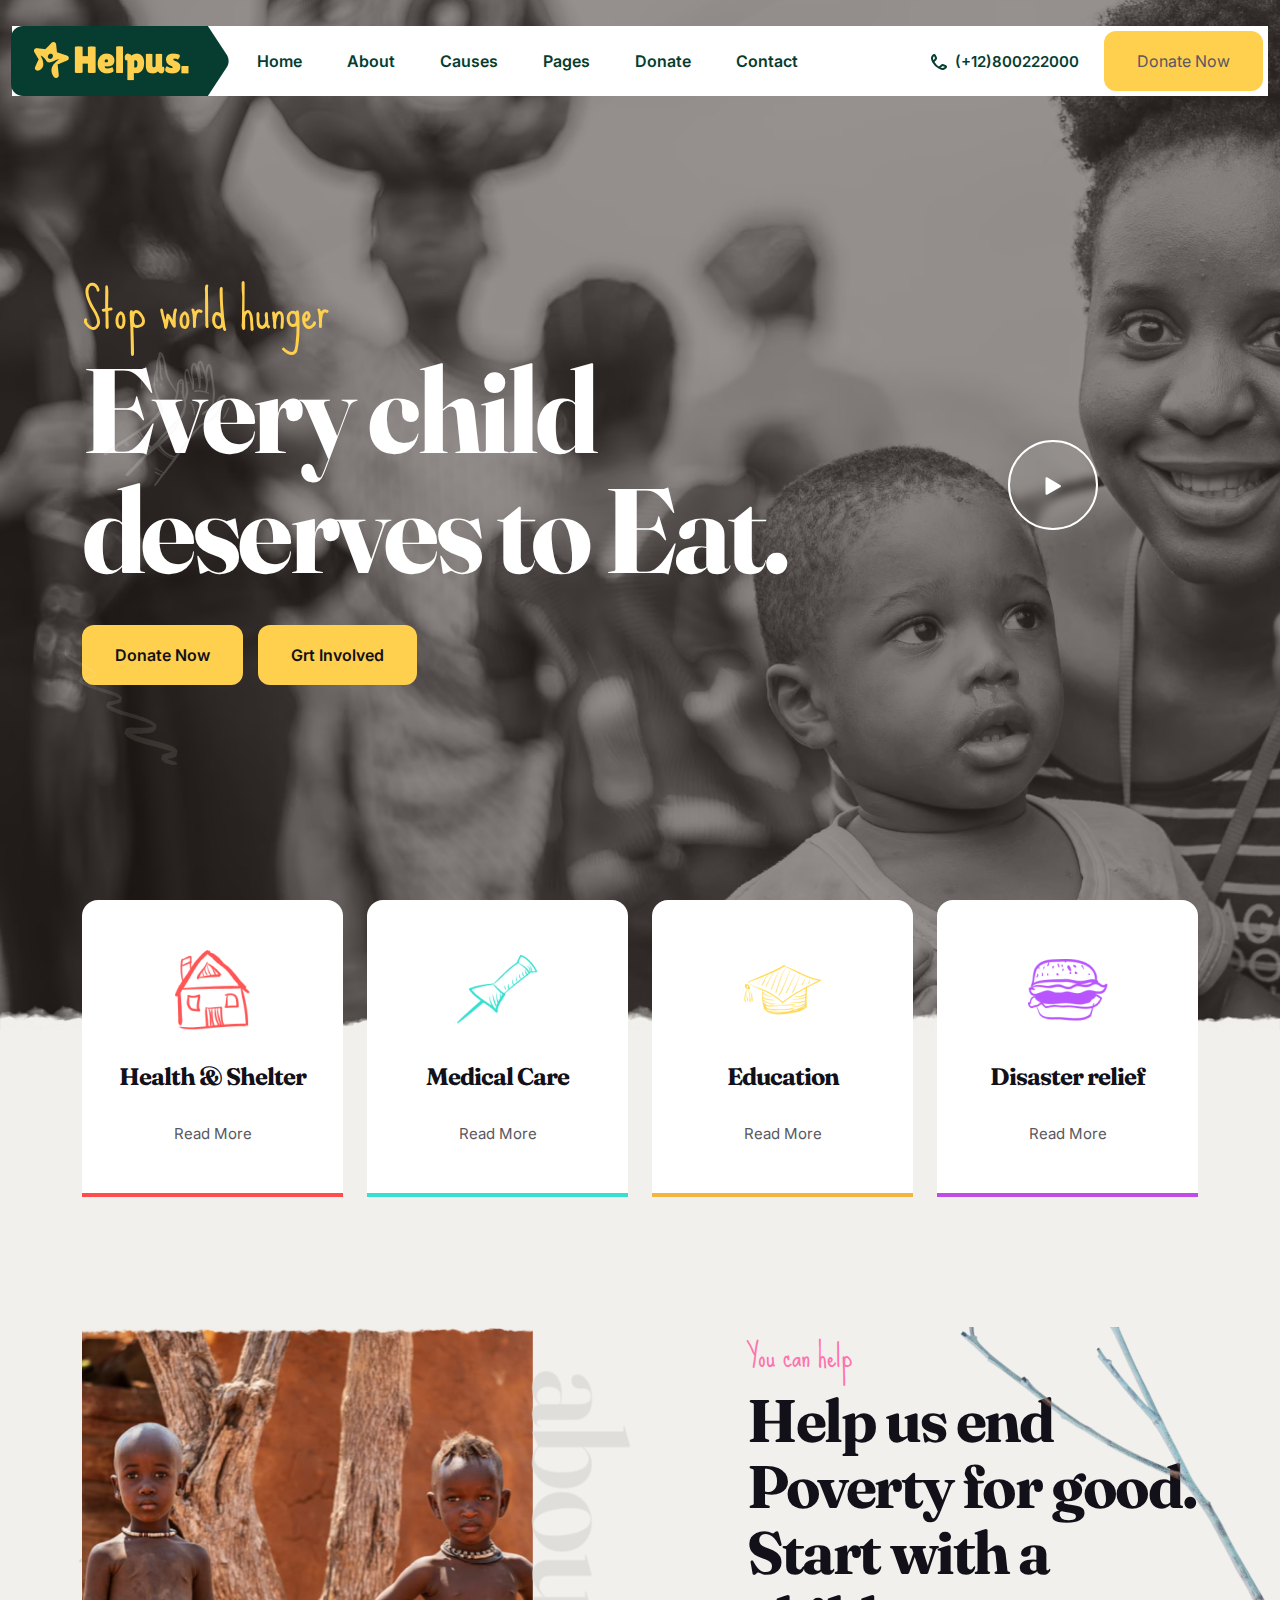
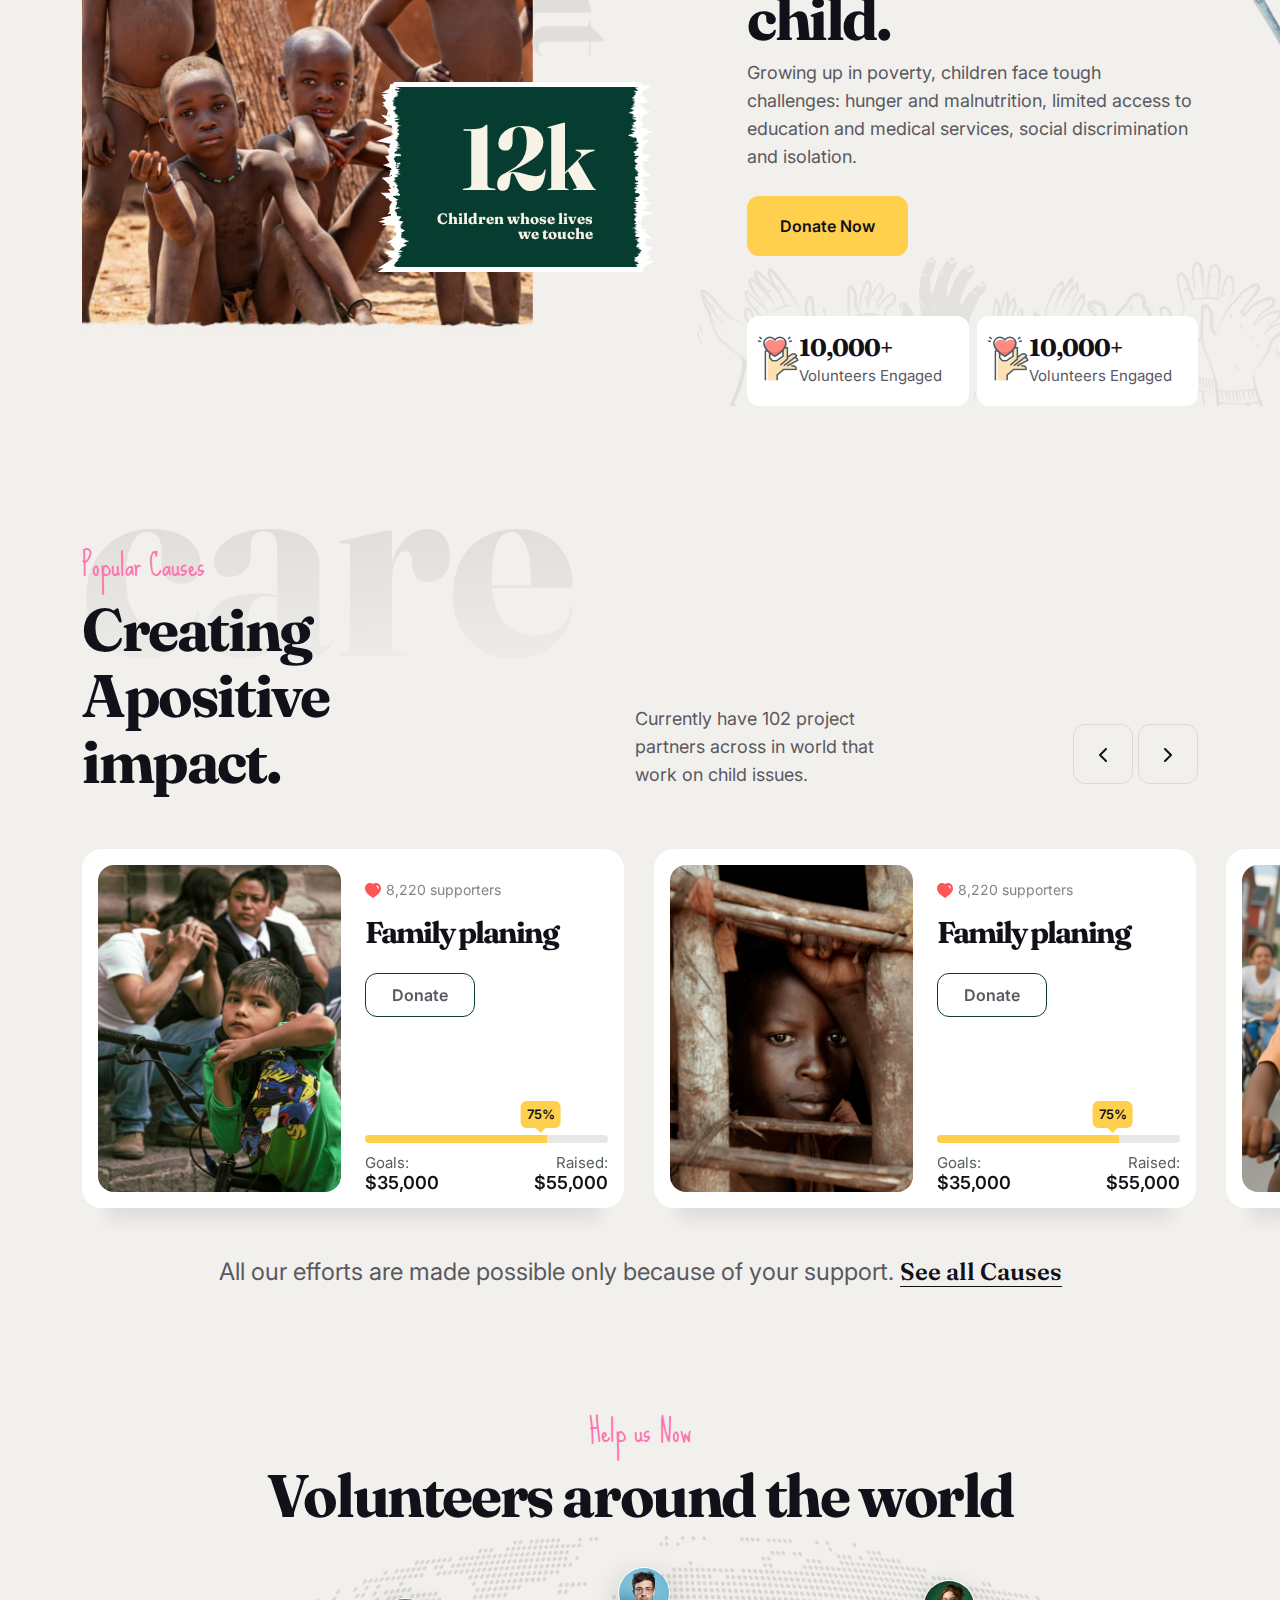
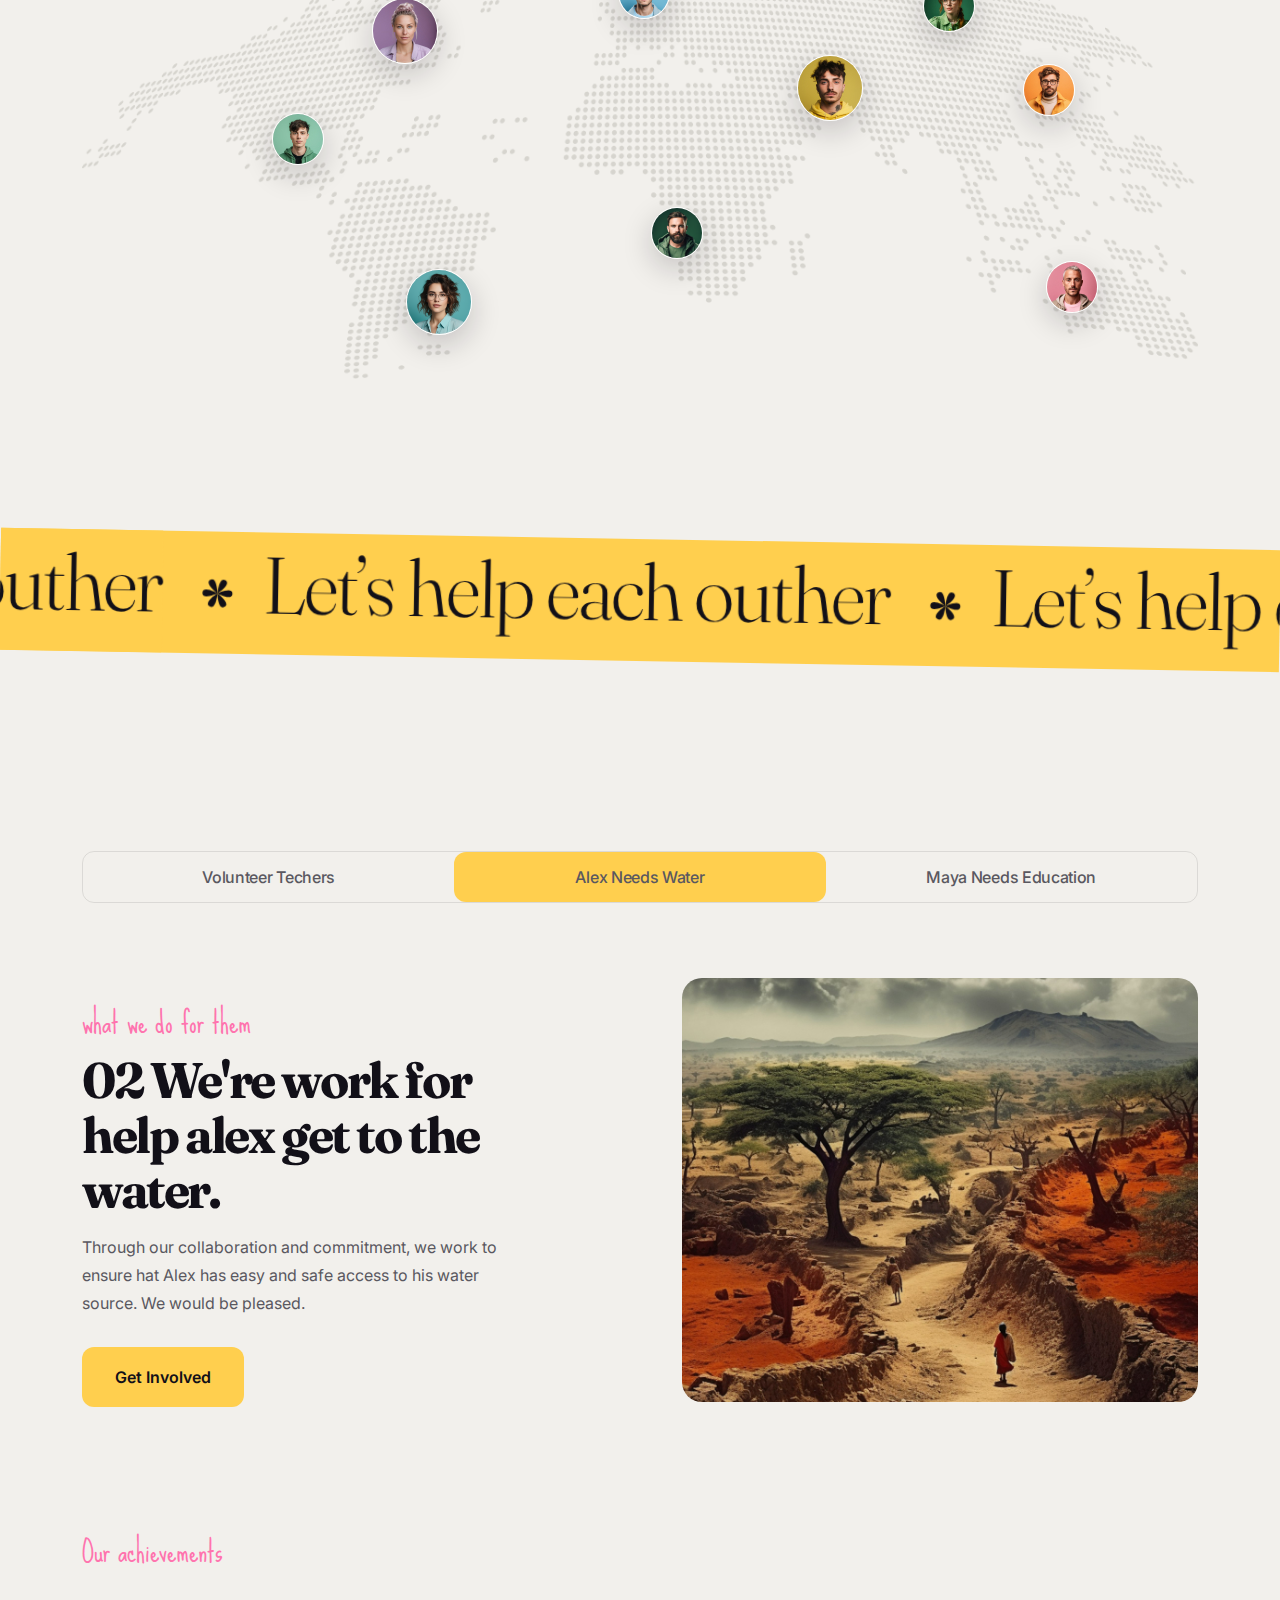
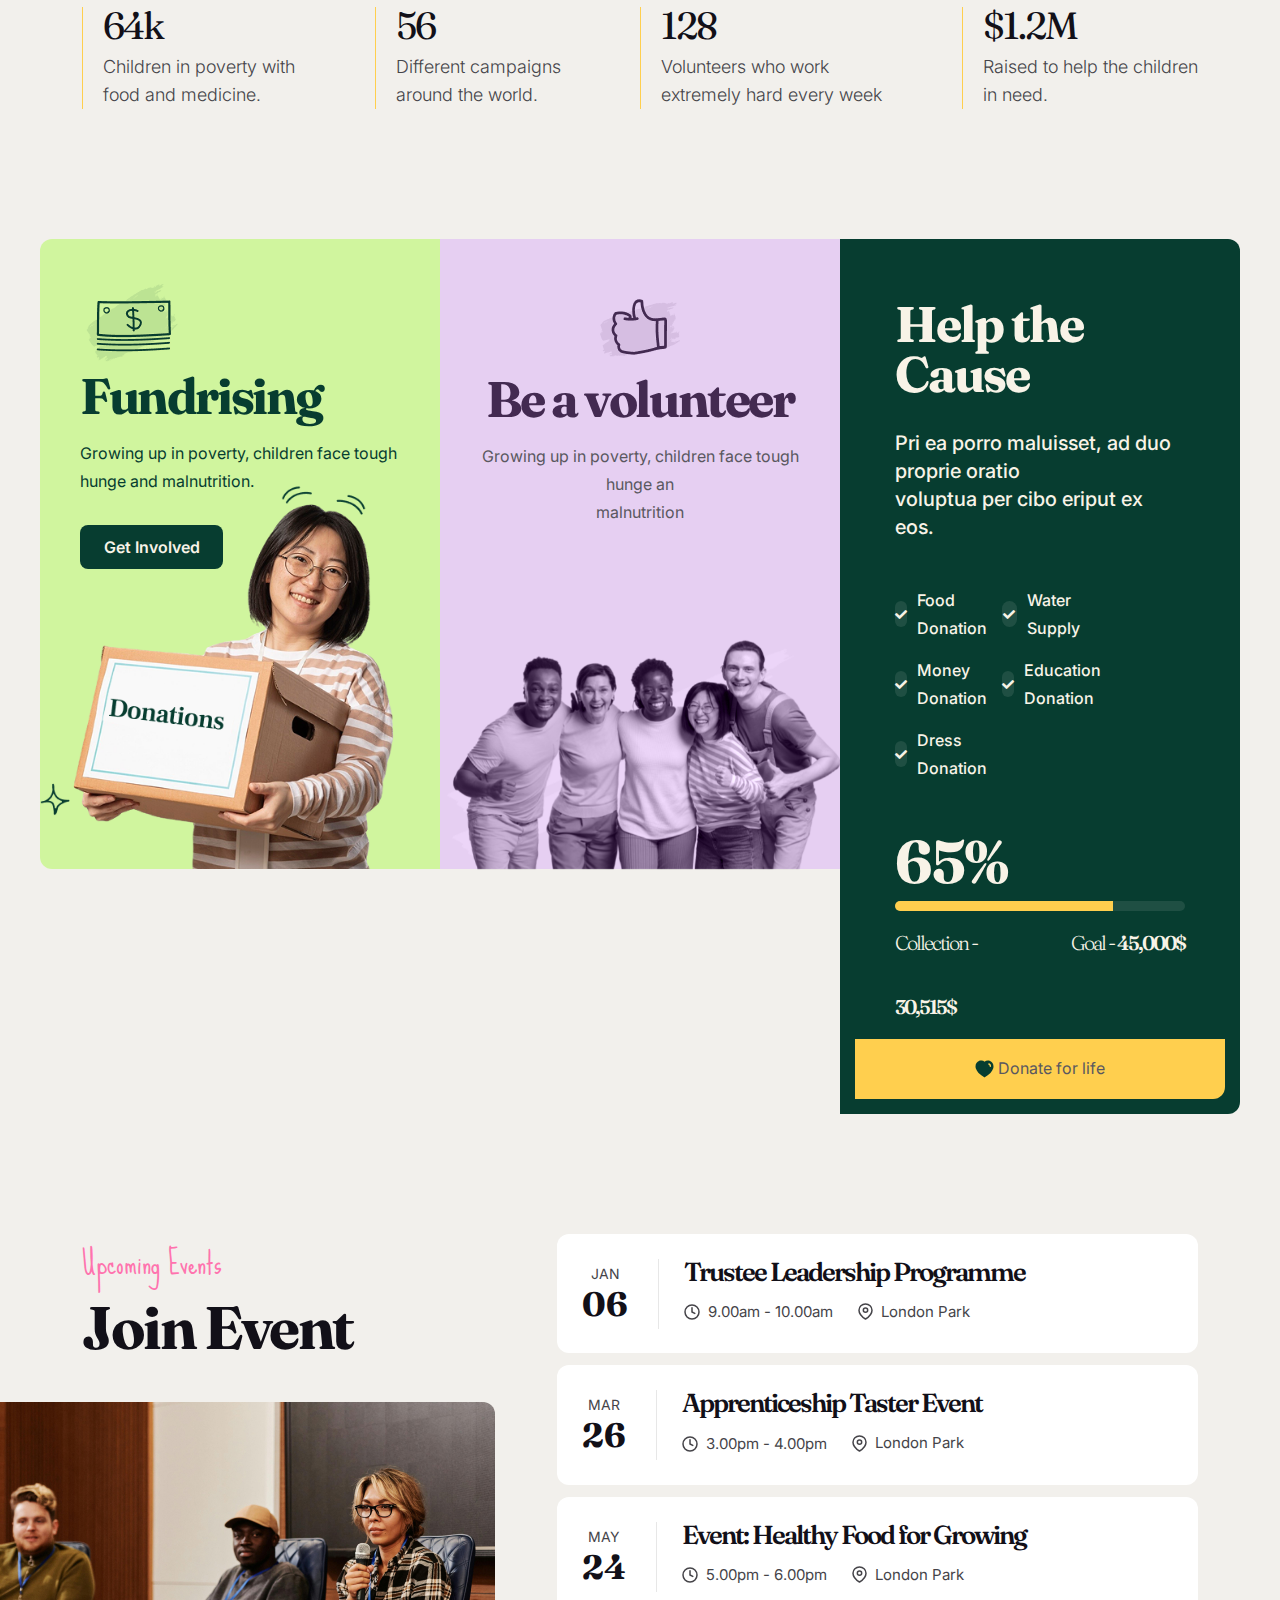
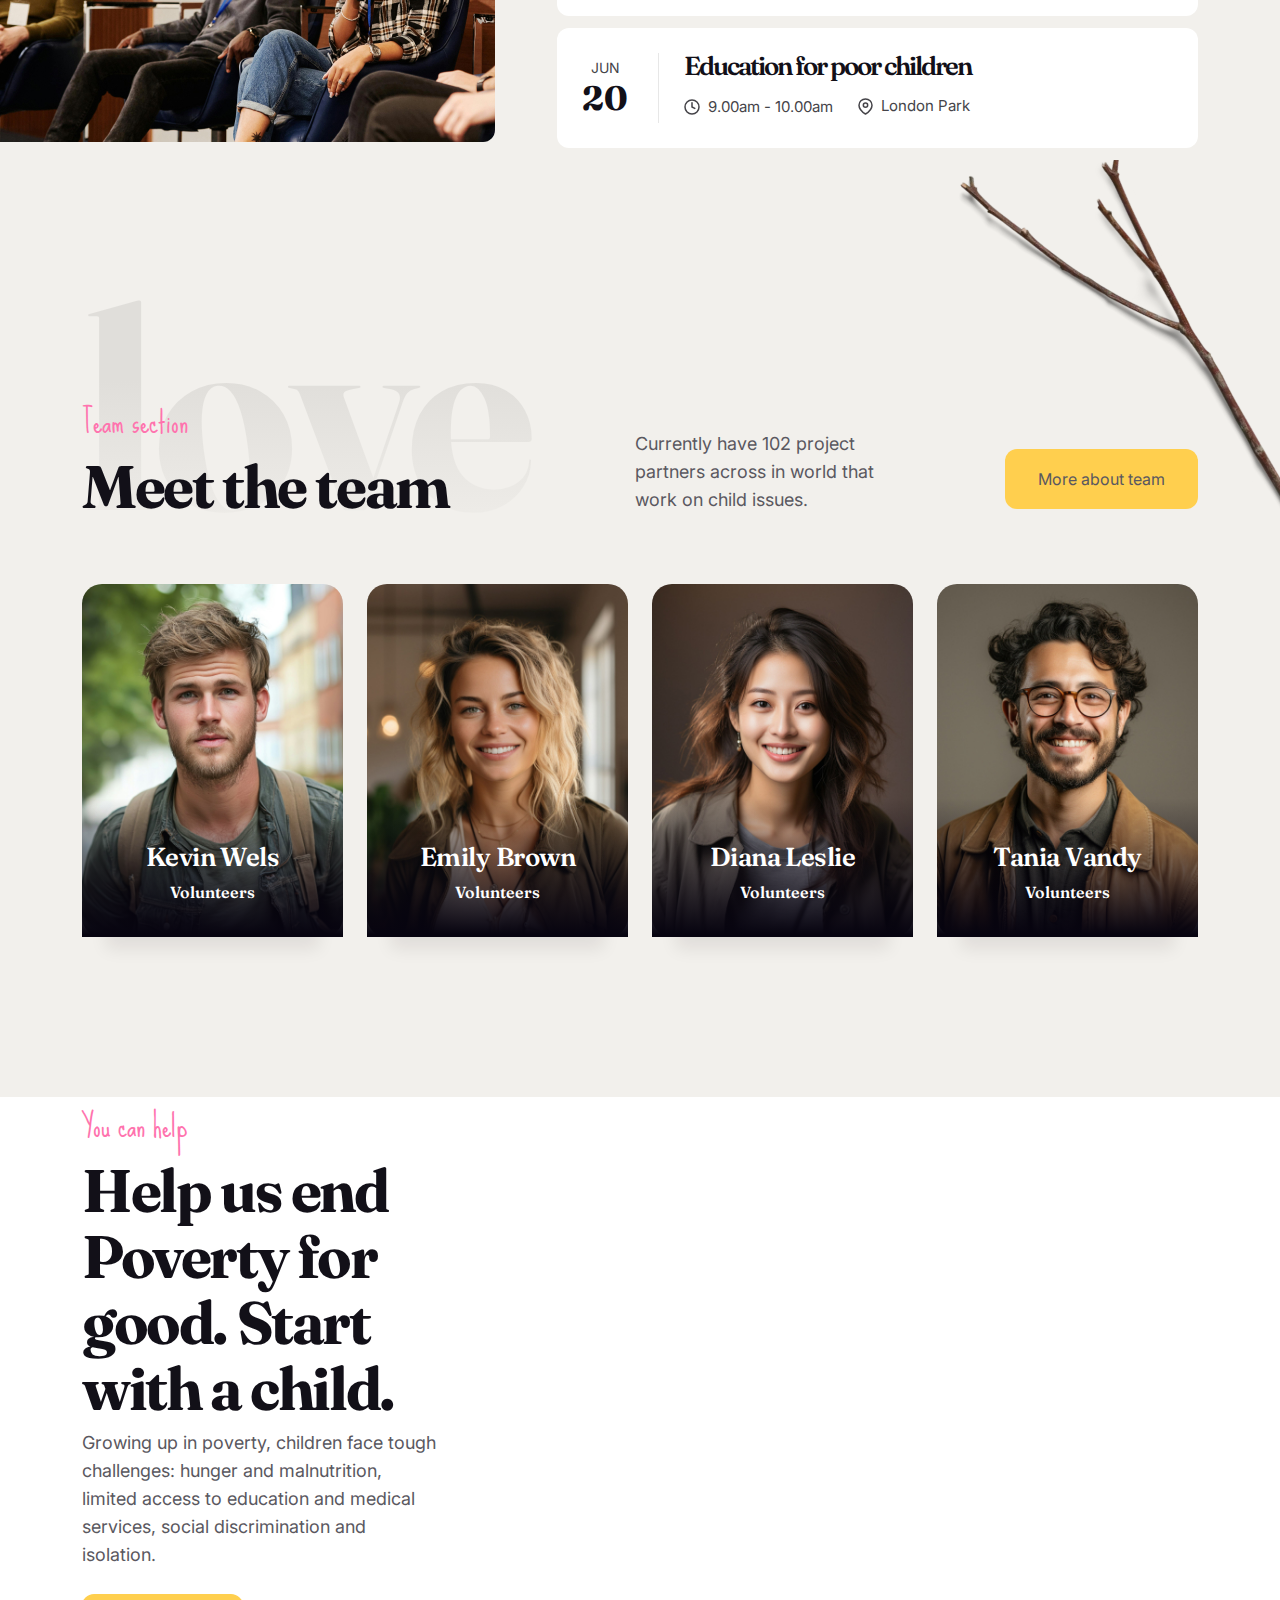
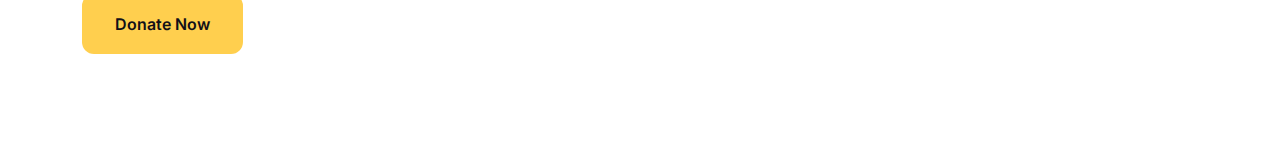
==== commit bac0547e: "blog section running" ====
--- a/helpus/index.html
+++ b/helpus/index.html
@@ -62,14 +62,14 @@
                             </div>
                             <div class="tp-header-right mr-5 d-flex align-items-center">
                                 <div class="tp-header-phone mr-25">
-                                    <a href="tel:(+12) 800 222 000">
+                                    <a href="tel:(+12)800222000">
                                         <svg width="16" height="16" viewBox="0 0 16 16" fill="none"
                                             xmlns="http://www.w3.org/2000/svg">
                                             <path
                                                 d="M2.24434 7.95965C1.58072 6.80251 1.26029 5.85764 1.06709 4.89985C0.781336 3.4833 1.43527 2.09956 2.51857 1.21663C2.97641 0.843468 3.50126 0.970963 3.772 1.45668L4.38323 2.55324C4.8677 3.4224 5.10994 3.85698 5.06189 4.31771C5.01385 4.77845 4.68716 5.1537 4.03378 5.9042L2.24434 7.95965ZM2.24434 7.95965C3.58755 10.3018 5.69549 12.4109 8.04035 13.7557M8.04035 13.7557C9.19749 14.4193 10.1424 14.7397 11.1002 14.9329C12.5167 15.2187 13.9004 14.5647 14.7834 13.4814C15.1565 13.0236 15.029 12.4987 14.5433 12.228L13.4468 11.6168C12.5776 11.1323 12.143 10.8901 11.6823 10.9381C11.2215 10.9862 10.8463 11.3128 10.0958 11.9662L8.04035 13.7557Z"
                                                 stroke="#063D30" stroke-width="2" stroke-linejoin="round" />
                                         </svg>
-                                        (+12) 800 222 000</a>
+                                        (+12)800222000</a>
                                 </div>
                                 <div class="tp-header-btn">
                                     <a href="#" class="tp-btn">Donate Now</a>
@@ -79,6 +79,7 @@
                     </div>
                 </div>
             </div>
+        </div>
     </header>
     <!-- header area end -->
     <!-- hero area start -->
@@ -118,7 +119,7 @@
     </section>
     <!-- hero area end -->
     <!-- service area start -->
-    <div class="tpservices-area pb-130 bg-gray">
+    <section class="tpservices-area pb-130 bg-gray">
         <div class="container">
             <div class="row">
                 <div class="col-xl-3">
@@ -171,10 +172,10 @@
                 </div>
             </div>
         </div>
-    </div>
+    </section>
     <!-- service area end -->
     <!-- about area start -->
-    <div class="tp-about-area bg-gray fix ">
+    <section class="tp-about-area bg-gray fix ">
         <div class="tp-about-shape p-relative">
             <img class="tp-about-shape-1 p-absolute" src="assets/img/about/about-shape-hand.png" alt="">
             <img class="tp-about-shape-2 p-absolute" src="assets/img/about/about-shape-branch.png" alt="">
@@ -241,10 +242,10 @@
                 </div>
             </div>
         </div>
-    </div>
+    </section>
     <!-- about area end -->
     <!-- causes area start -->
-    <div class="tp-causes-area bg-gray pt-130 fix pb-100">
+    <section class="tp-causes-area bg-gray pt-130 fix pb-100">
         <div class="container">
             <div class="row align-items-end">
                 <div class="col-xl-5">
@@ -555,10 +556,10 @@
                         class="tp-btn-boeder-down">See all Causes</a></p>
             </div>
         </div>
-    </div>
+    </section>
     <!-- causes area end -->
     <!-- volunteers area start -->
-    <div class="tp-volunteers-area  bg-gray pb-130">
+    <section class="tp-volunteers-area  bg-gray pb-130">
         <div class="container">
             <div class="tp-section-info text-center">
                 <span class="tp-section-sub-font tp-sub-font d-block">Help us Now</span>
@@ -581,10 +582,10 @@
             </div>
 
         </div>
-    </div>
+    </section>
     <!-- volunteers area end -->
     <!-- brand area start -->
-    <div class="tp-text-slider bg-gray pb-100 fix">
+    <section class="tp-text-slider bg-gray pb-100 fix">
         <div class="text  tp-text-slider-rotate  pt-30 pb-30 ">
             <div class="swiper tptext-slider-active  tp-yellow-bg">
                 <div class="swiper-wrapper slide-transition">
@@ -615,10 +616,10 @@
                 </div>
             </div>
         </div>
-    </div>
+    </section>
     <!-- brand area end -->
     <!-- tab area start -->
-    <div class="tp-tab-area  bg-gray pb-100 pt-60">
+    <section class="tp-tab-area  bg-gray pb-100 pt-60">
         <div class="container">
             <div class="tp-tab">
                 <div class="nav tp-nav-tabs mb-75" id="nav-tab" role="tablist">
@@ -707,10 +708,10 @@
             </div>
 
         </div>
-    </div>
+    </section>
     <!-- tab area end -->
     <!-- fact area start -->
-    <div class="tp-fact-area  bg-gray pb-100">
+    <section class="tp-fact-area  bg-gray pb-100">
         <div class="container">
             <div class="tp-section-info pt-15 pb-25">
                 <span class="tp-section-sub-font tp-sub-font d-block">Our achievements</span>
@@ -739,10 +740,10 @@
                 </div>
             </div>
         </div>
-    </div>
+    </section>
     <!-- fact area end -->
     <!--cta area start -->
-    <div class="tp-cta-area  bg-gray  pl-40 pr-40 pb-120">
+    <section class="tp-cta-area  bg-gray  pl-40 pr-40 pb-120">
         <div class="container-fluid g-0">
             <div class="row g-0">
                 <div class="col-lg-4">
@@ -752,7 +753,7 @@
                         </div>
                         <div class="tp-section-info">
                             <h2 class="tp-section-title fns-50 mb-15 c-green">Fundrising</h2>
-                            <p class="fns-16 c-green">Growing up in poverty, children face tough <br />
+                            <p class="fns-16 c-green">Growing up in poverty, children face tough <br>
                                 hunge and malnutrition.</p>
                             <div class="tp-hero-btn mt-30">
                                 <a href="#" class="tp-btn-sm">Get Involved</a>
@@ -770,7 +771,7 @@
                         </div>
                         <div class="tp-section-info mb-30">
                             <h2 class="tp-section-title fns-50 mb-15 mt-15 " data-color="#432A51">Be a volunteer</h2>
-                            <p class="fns-16">Growing up in poverty, children face tough hunge an <br />
+                            <p class="fns-16">Growing up in poverty, children face tough hunge an <br>
                                 malnutrition</p>
                         </div>
                         <div class="tp-cta-img tp-cta-img-2 p-absolute">
@@ -785,7 +786,7 @@
                             <div class="tp-section-info mb-45">
                                 <h2 class="tp-section-title tp-help-title fns-50 mb-30 mt-15 " data-color="#F8F3E7">
                                     Help the Cause</h2>
-                                <p class="fns-20">Pri ea porro maluisset, ad duo proprie oratio <br /> voluptua per cibo
+                                <p class="fns-20">Pri ea porro maluisset, ad duo proprie oratio <br> voluptua per cibo
                                     eriput ex eos.</p>
                             </div>
                             <div class="tp-help-list pr-100">
@@ -860,11 +861,11 @@
 
 
         </div>
-    </div>
+    </section>
 
     <!-- cta area end -->
     <!-- event area start -->
-    <div class="tp-events-area bg-gray p-relative mb-0">
+    <section class="tp-events-area bg-gray p-relative mb-0">
         <div class="tp-events-bg" data-bg-img="assets/img/event/event.jpg"></div>
         <div class="container">
             <div class="row">
@@ -1022,13 +1023,13 @@
                 </div>
             </div>
         </div>
-    </div>
+    </section>
     <!-- event area end -->
     <!-- team area start -->
-    <div class="tp-team-area tp-team-space   pb-130 bg-gray  p-relative">
-         <div class="tp-team-shape">
-             <img class="tp-team-shape-1 p-absolute" src="assets/img/about/about-shape-branch.png" alt="">
-         </div>
+    <section class="tp-team-area tp-team-space   pb-130 bg-gray  p-relative fix">
+        <div class="tp-team-shape">
+            <img class="tp-team-shape-1 p-absolute" src="assets/img/about/about-shape-branch.png" alt="">
+        </div>
         <div class="container">
             <div class="row align-items-end">
                 <div class="col-xl-5 mb-10">
@@ -1052,7 +1053,7 @@
                 </div>
             </div>
             <div class="row row-cols-4">
-               
+
                 <div class="col">
                     <div class="tpteam p-relative mb-30">
                         <div class="tpteam__img p-relative ">
@@ -1099,8 +1100,33 @@
                 </div>
             </div>
         </div>
-    </div>
+    </section>
     <!-- team area end -->
+    <!-- blog area start -->
+    <section class="tp-blog-area">
+        <div class="container-1400">
+            <div class="container">
+                <div class="row">
+                    <div class="col-xl-4">
+                        <div class="tp-section-info">
+                            <span class="tp-section-sub-font tp-sub-font d-block">You can help</span>
+                            <h2 class="tp-section-title">Help us end
+                                Poverty for good.
+                                Start with a child.</h2>
+                            <p>Growing up in poverty, children face tough challenges:
+                                hunger and malnutrition, limited access to education and
+                                medical services, social discrimination and isolation. </p>
+                            <div class="tp-hero-btn mt-25">
+                                <a href="#" class="tp-btn tp-btn-hero mr-10 ">Donate Now</a>
+                            </div>
+                        </div>
+                    </div>
+                    <div class="col-xl-7 offset-1"></div>
+                </div>
+            </div>
+        </div>
+    </section>
+    <!-- blog area end -->
     <div class="mt-100"></div>
     <script src="assets/js/jquery.min.js"></script>
     <script src="assets/js/bootstrap.bundle.js"></script>
--- a/helpus/assets/css/style.css
+++ b/helpus/assets/css/style.css
@@ -175,7 +175,7 @@
 }
 
 .tp-header-transparent {
-  position: absolute;
+  position: absolute !important;
   top: 26px;
   left: 0;
   right: 0;
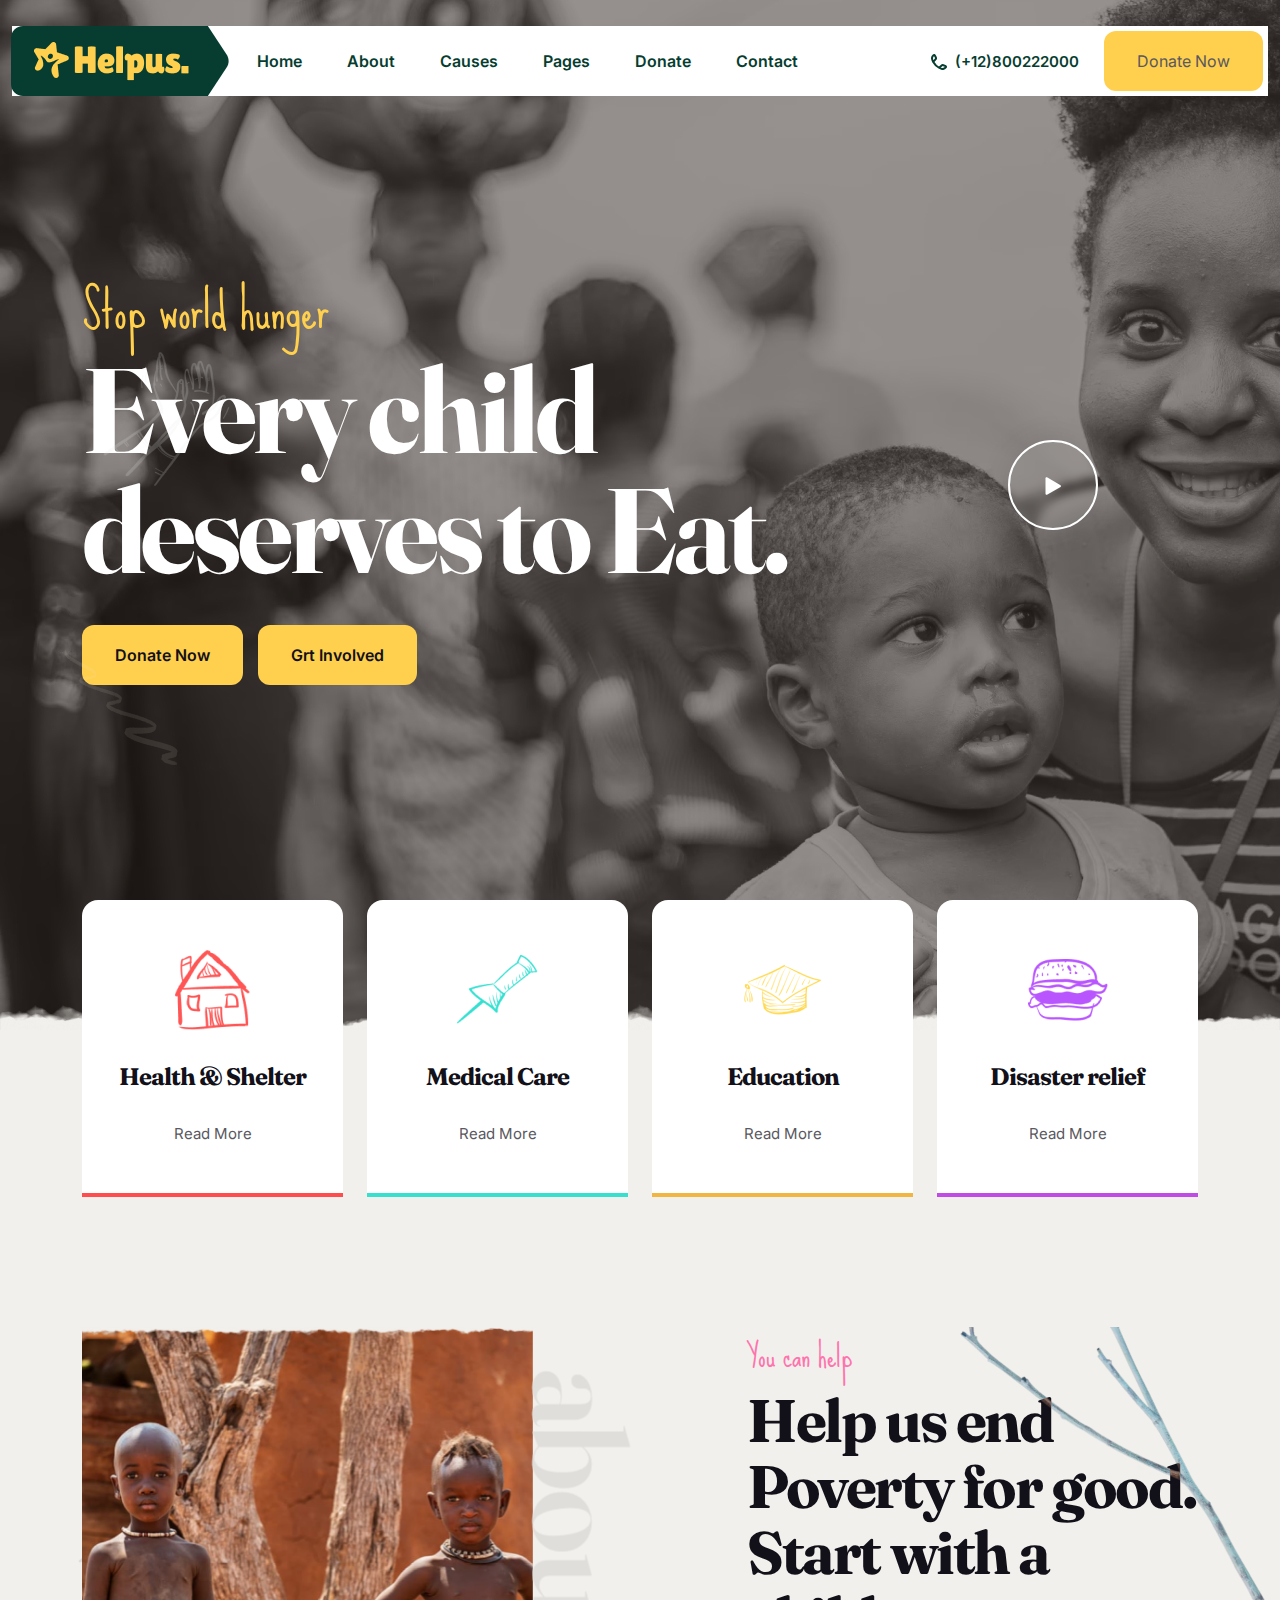
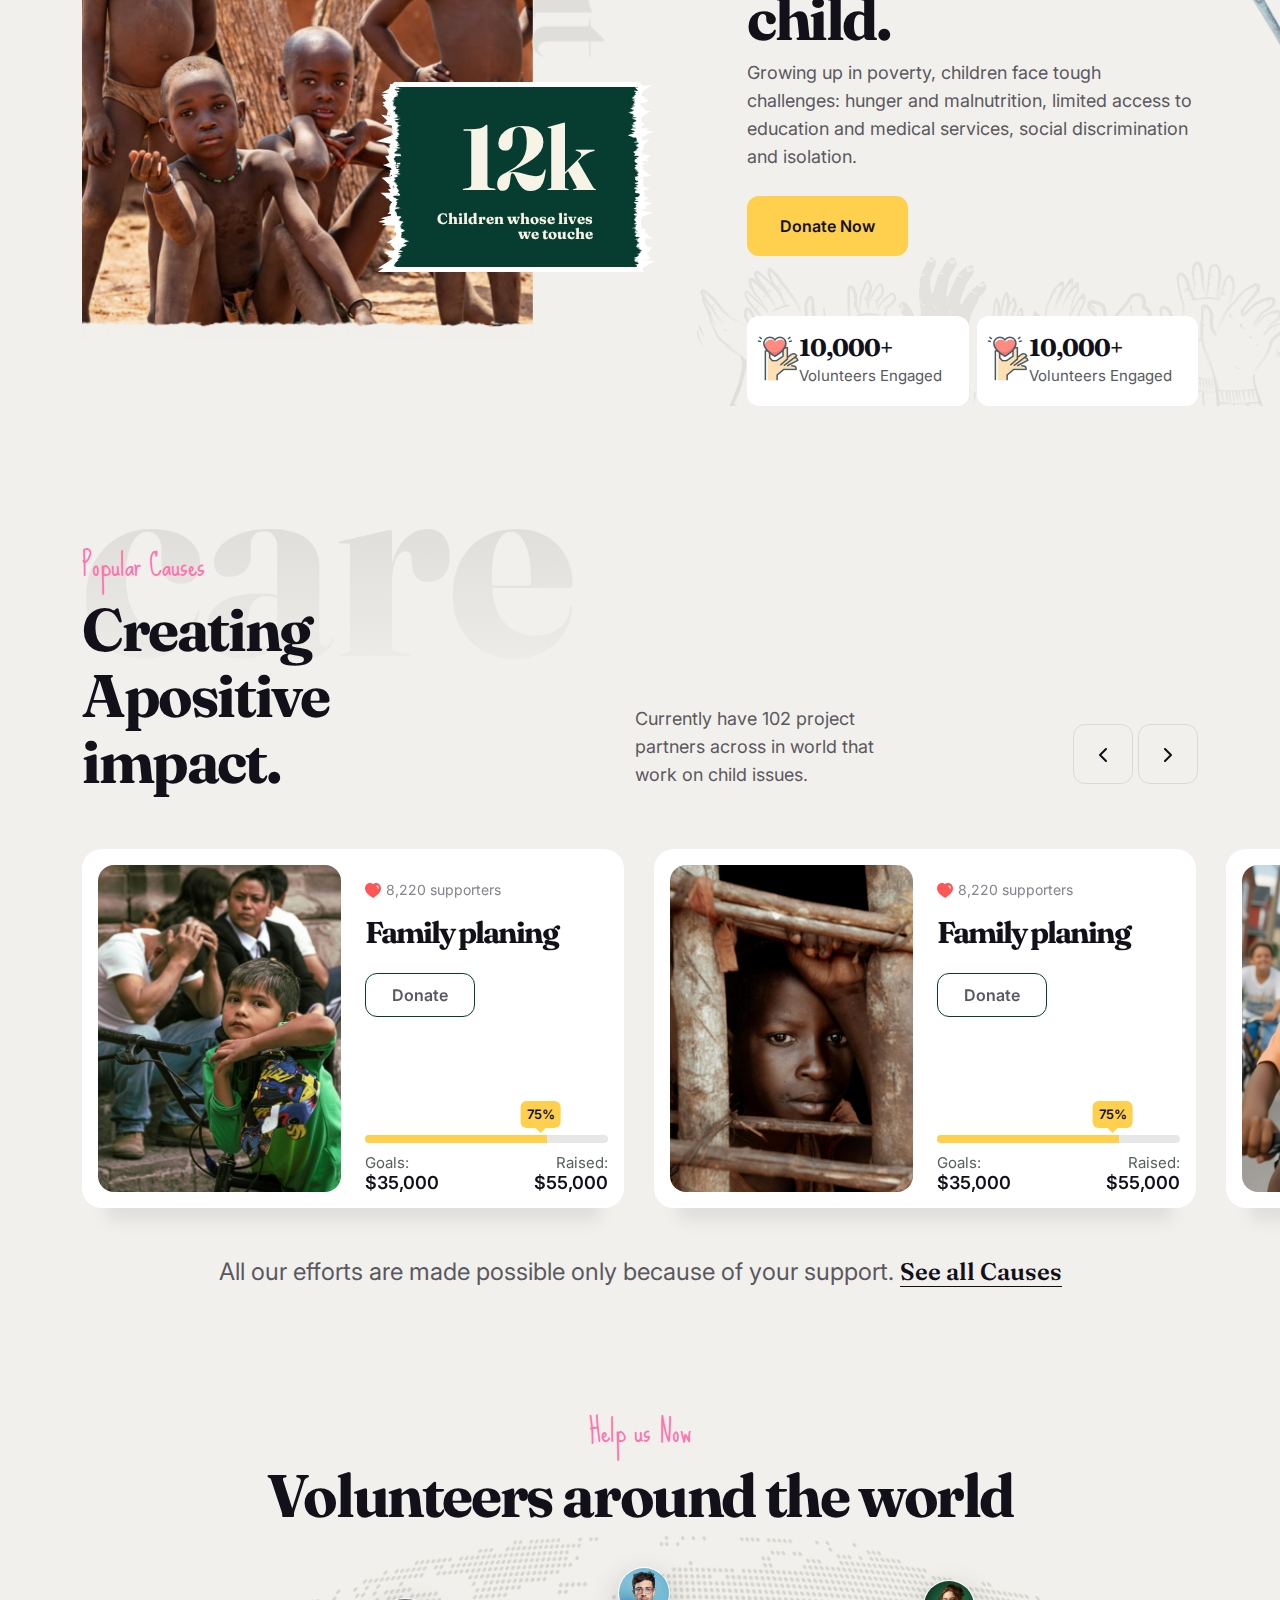
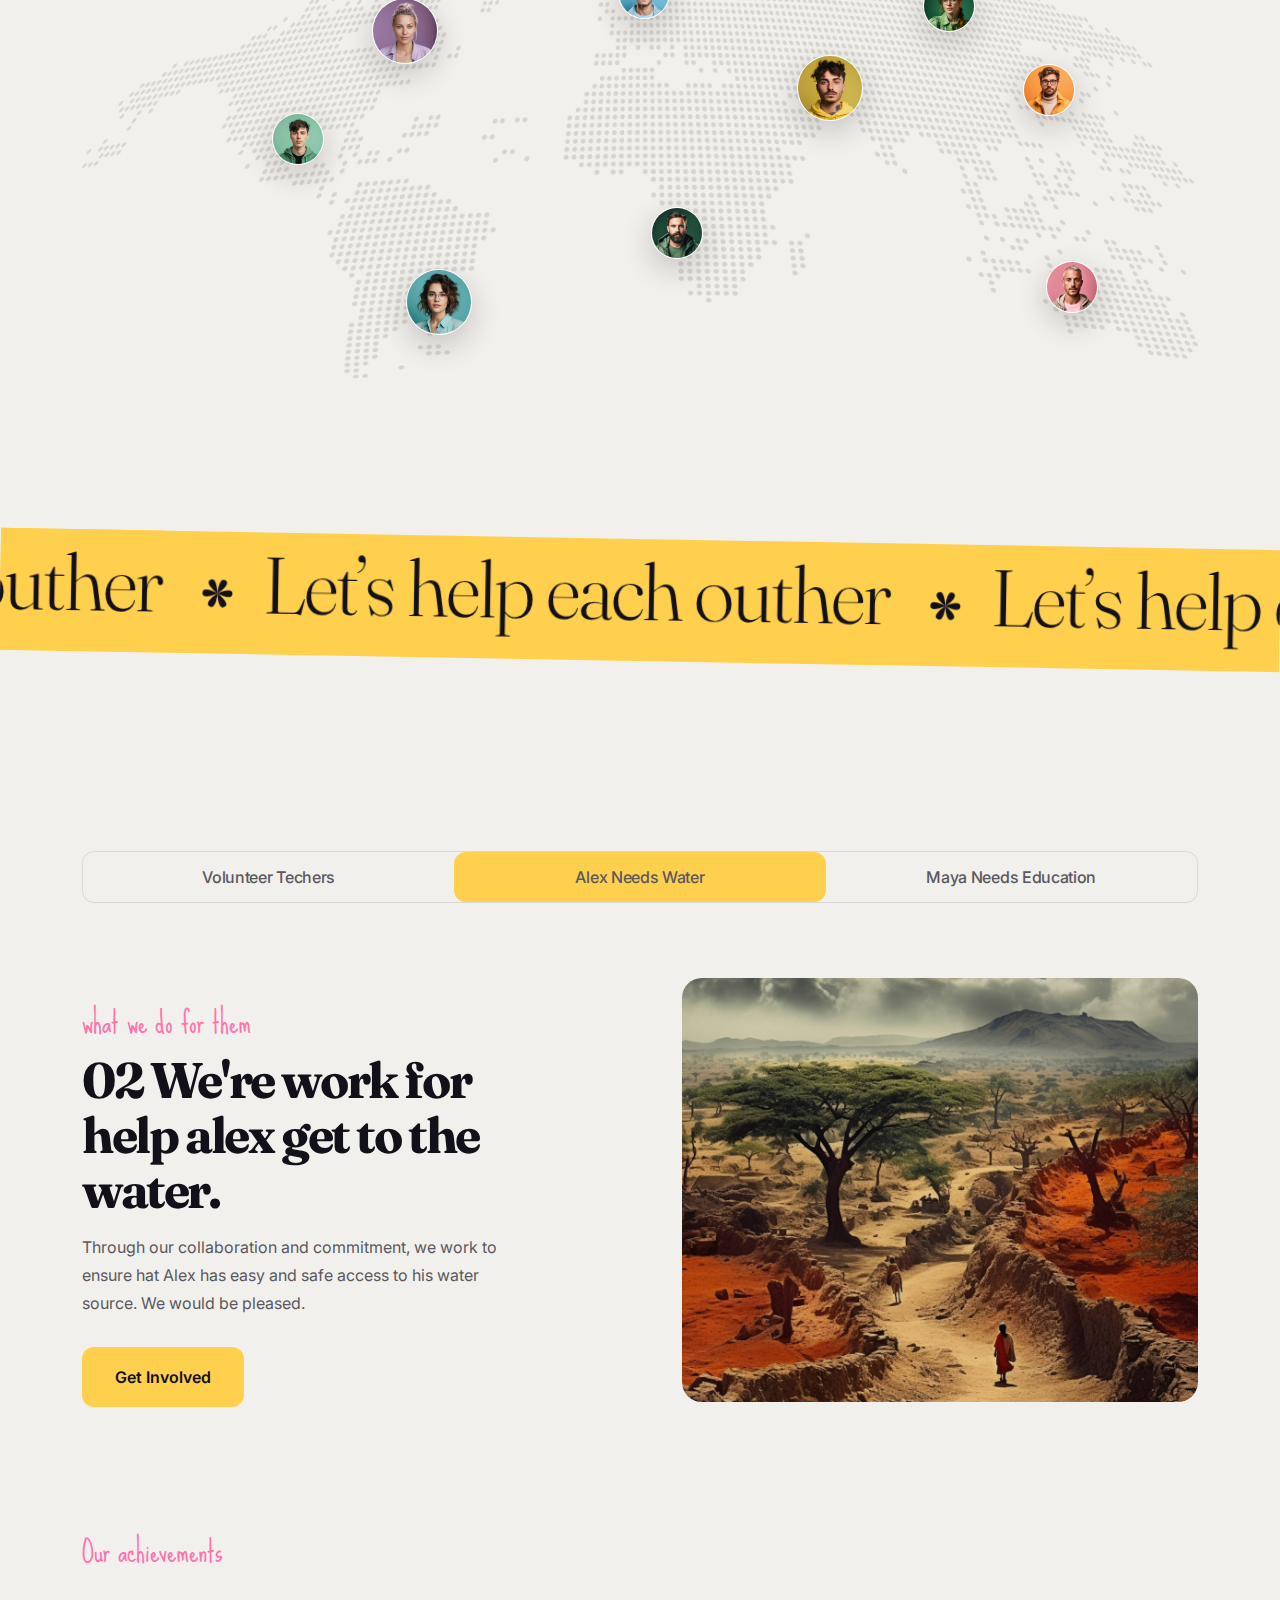
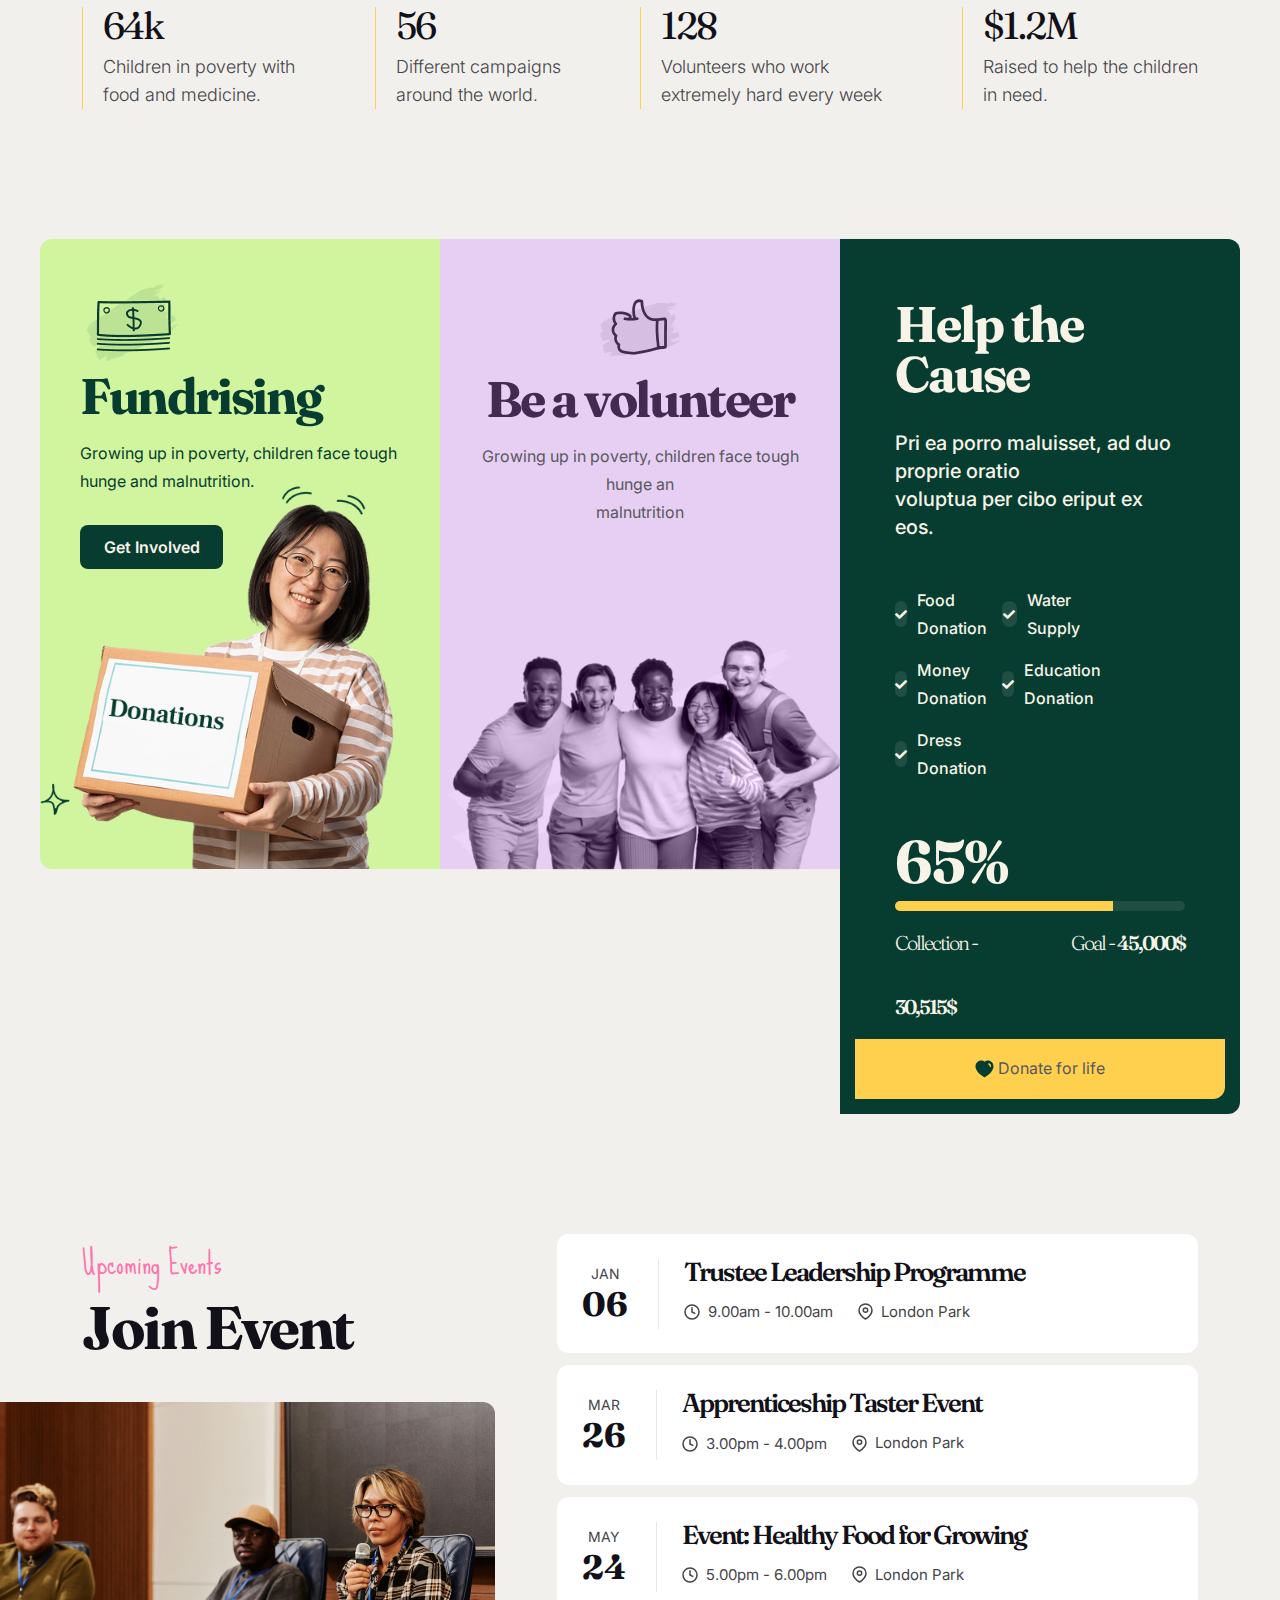
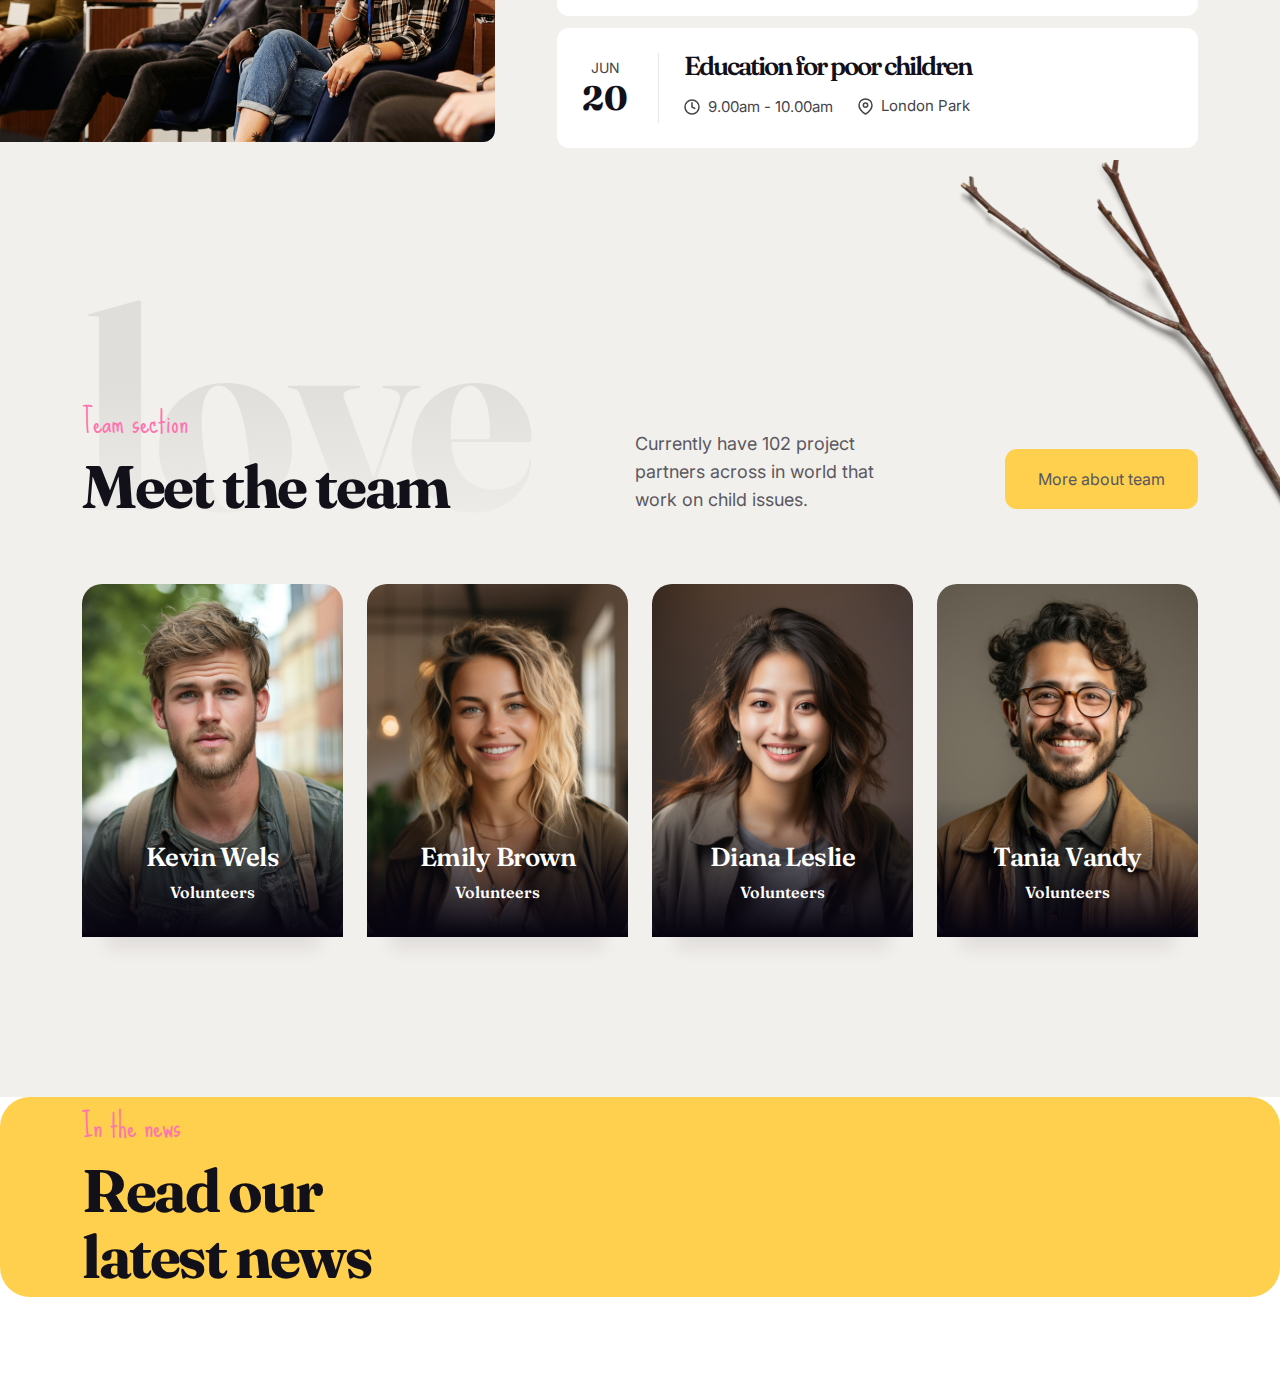
==== commit 9f9aeff1: "blog section" ====
--- a/helpus/index.html
+++ b/helpus/index.html
@@ -1104,21 +1104,14 @@
     <!-- team area end -->
     <!-- blog area start -->
     <section class="tp-blog-area">
-        <div class="container-1400">
+        <div class="container-1400 tp-yellow-bg br-30">
             <div class="container">
                 <div class="row">
                     <div class="col-xl-4">
                         <div class="tp-section-info">
-                            <span class="tp-section-sub-font tp-sub-font d-block">You can help</span>
-                            <h2 class="tp-section-title">Help us end
-                                Poverty for good.
-                                Start with a child.</h2>
-                            <p>Growing up in poverty, children face tough challenges:
-                                hunger and malnutrition, limited access to education and
-                                medical services, social discrimination and isolation. </p>
-                            <div class="tp-hero-btn mt-25">
-                                <a href="#" class="tp-btn tp-btn-hero mr-10 ">Donate Now</a>
-                            </div>
+                            <span class="tp-section-sub-font tp-sub-font d-block">In the news</span>
+                            <h2 class="tp-section-title">Read our
+                                latest news</h2>
                         </div>
                     </div>
                     <div class="col-xl-7 offset-1"></div>
--- a/helpus/assets/css/style.css
+++ b/helpus/assets/css/style.css
@@ -1722,6 +1722,9 @@
 .br-20 {
   border-radius: 20px;
 }
+.br-30 {
+  border-radius: 30px;
+}
 
 .bg-gray {
   background-color: var(--tp-gray-color);
@@ -1786,4 +1789,9 @@
   color: var(--tp-primary-color);
 }
 
+.container-1400 {
+  max-width: 1400px;
+  margin: 0 auto;
+}
+
 /*# sourceMappingURL=style.css.map */
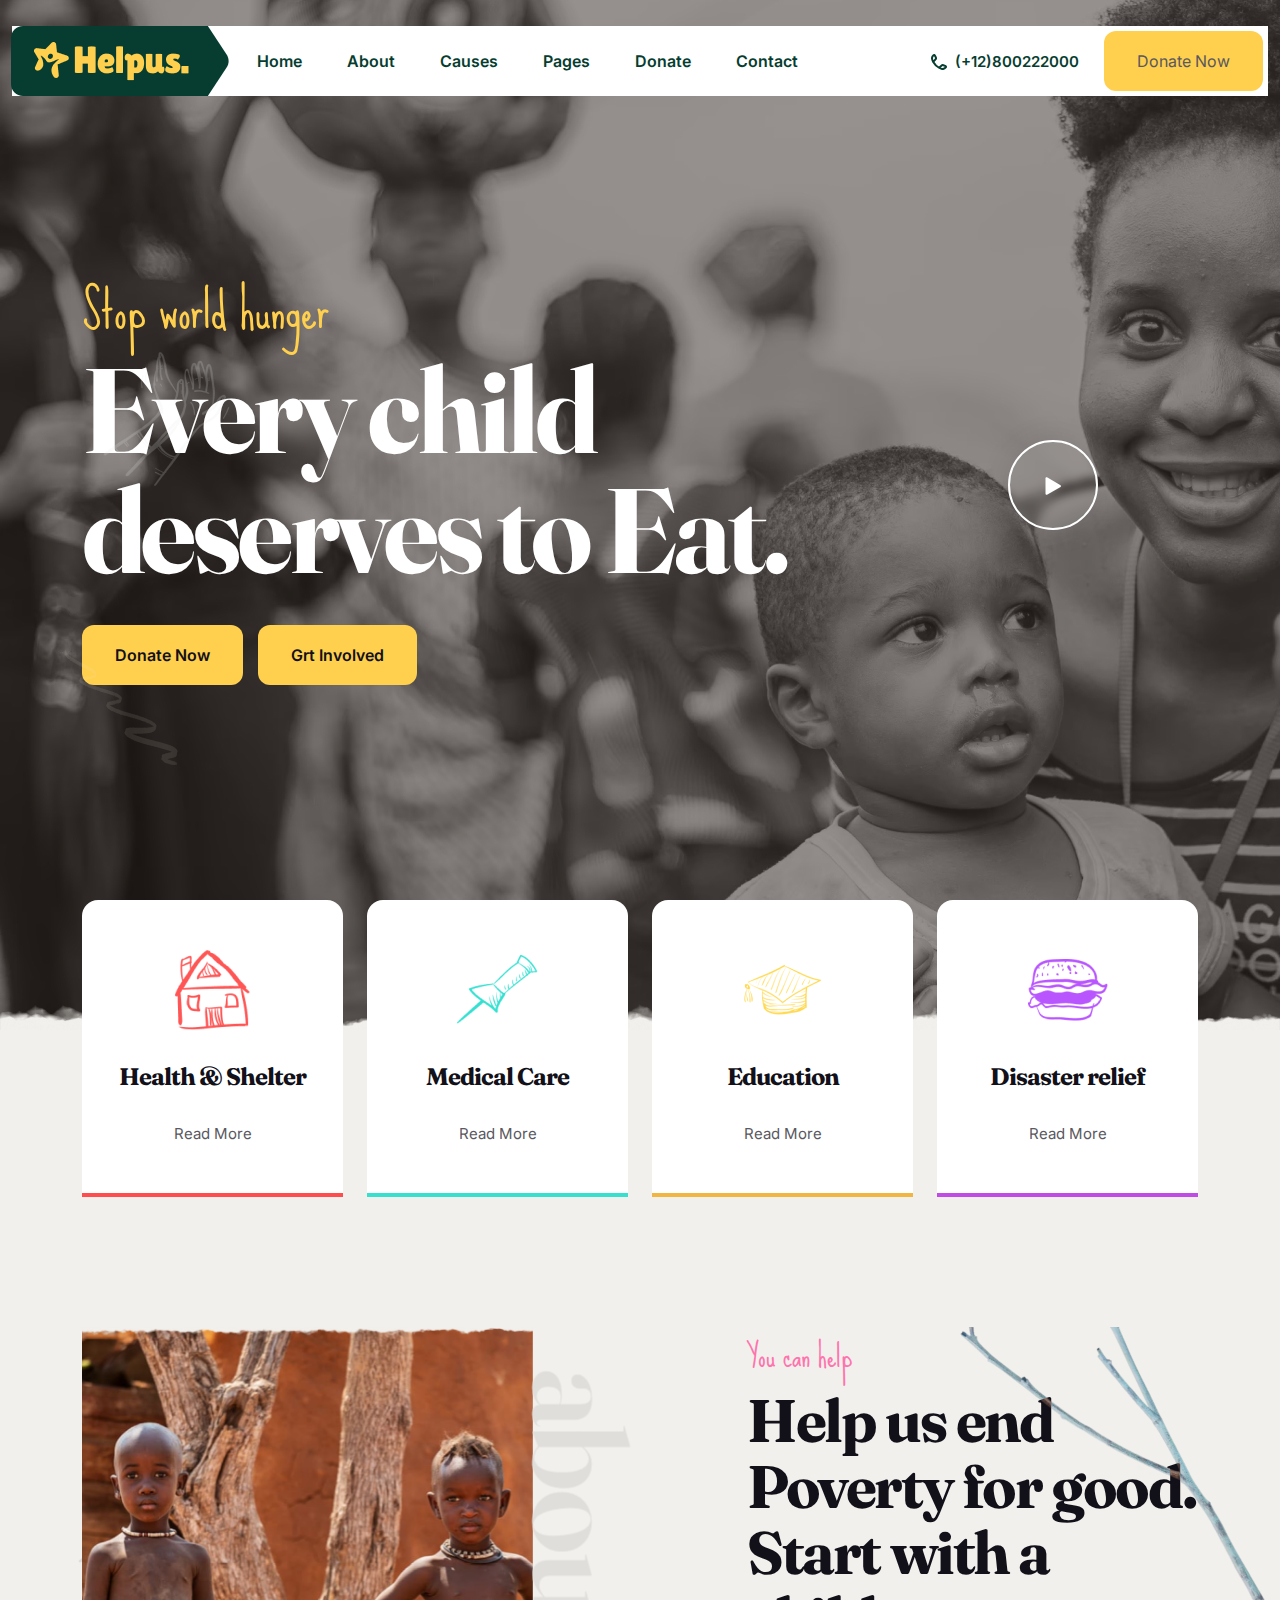
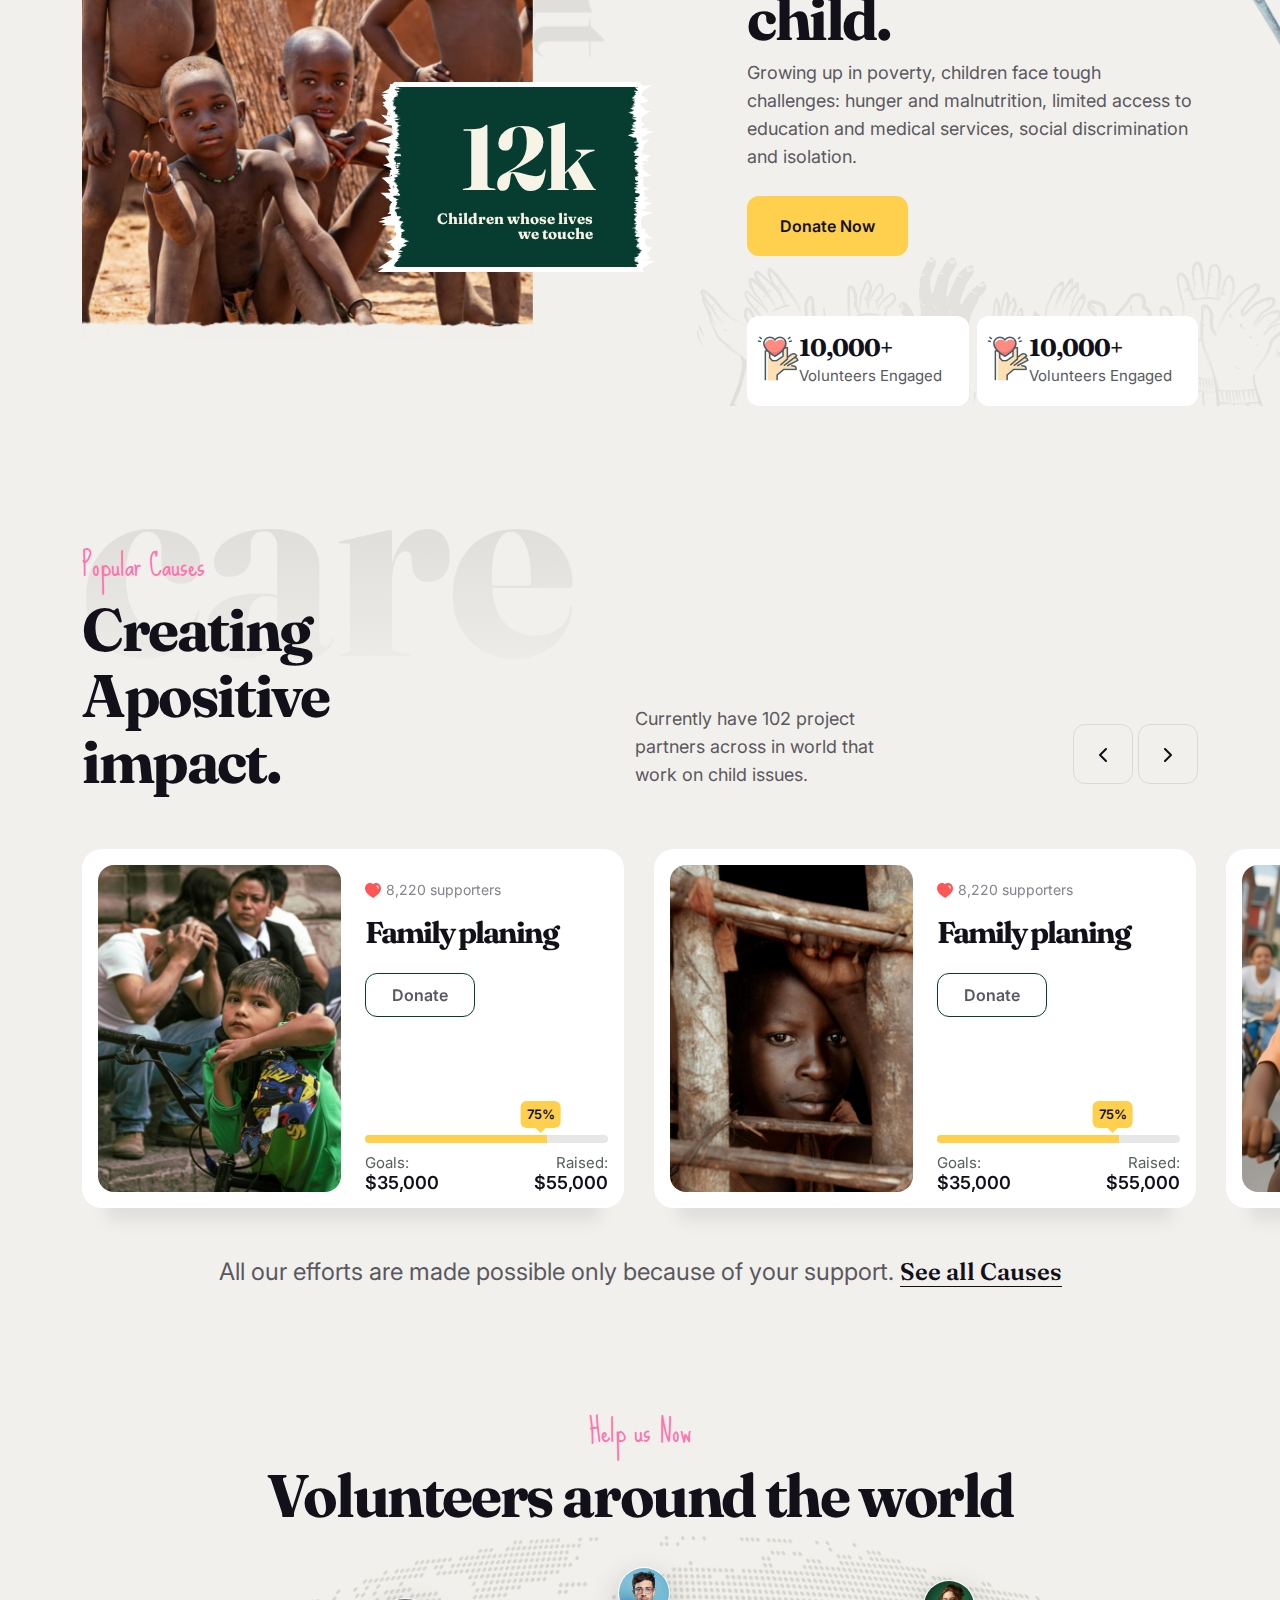
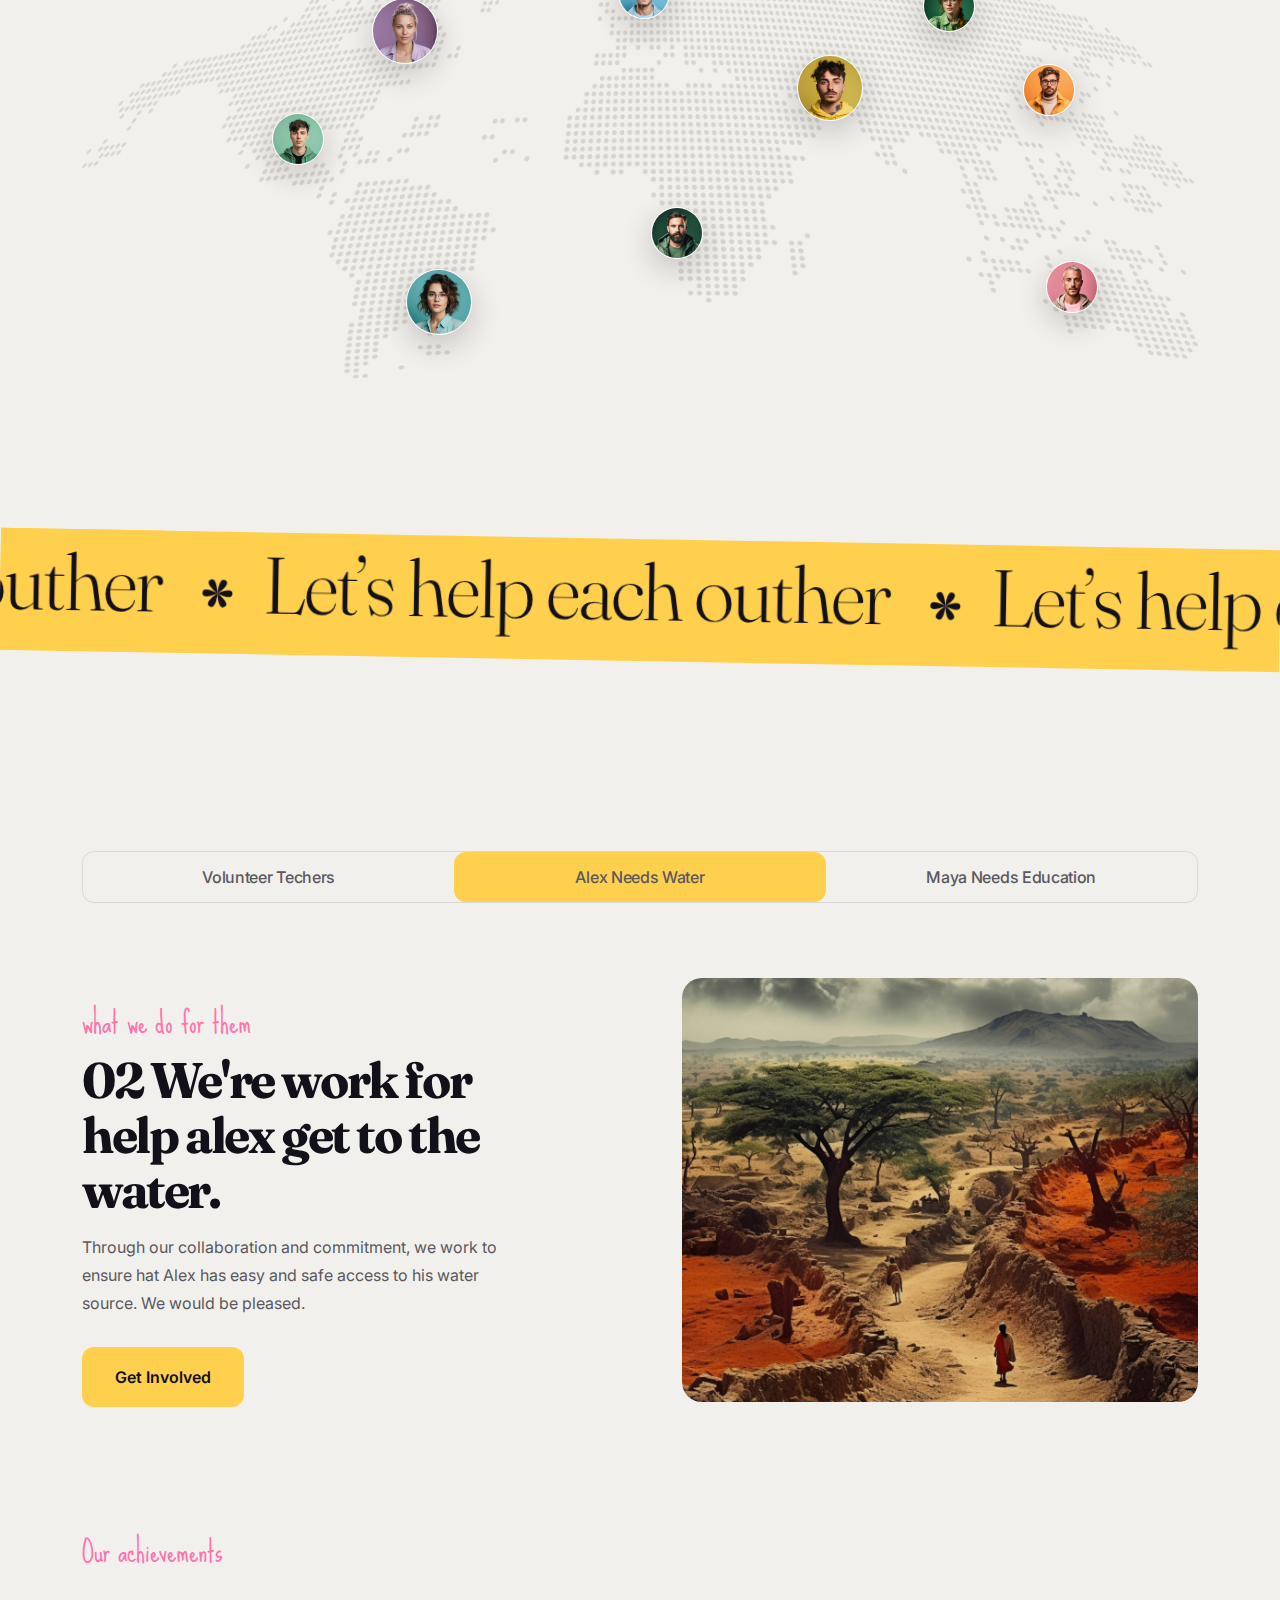
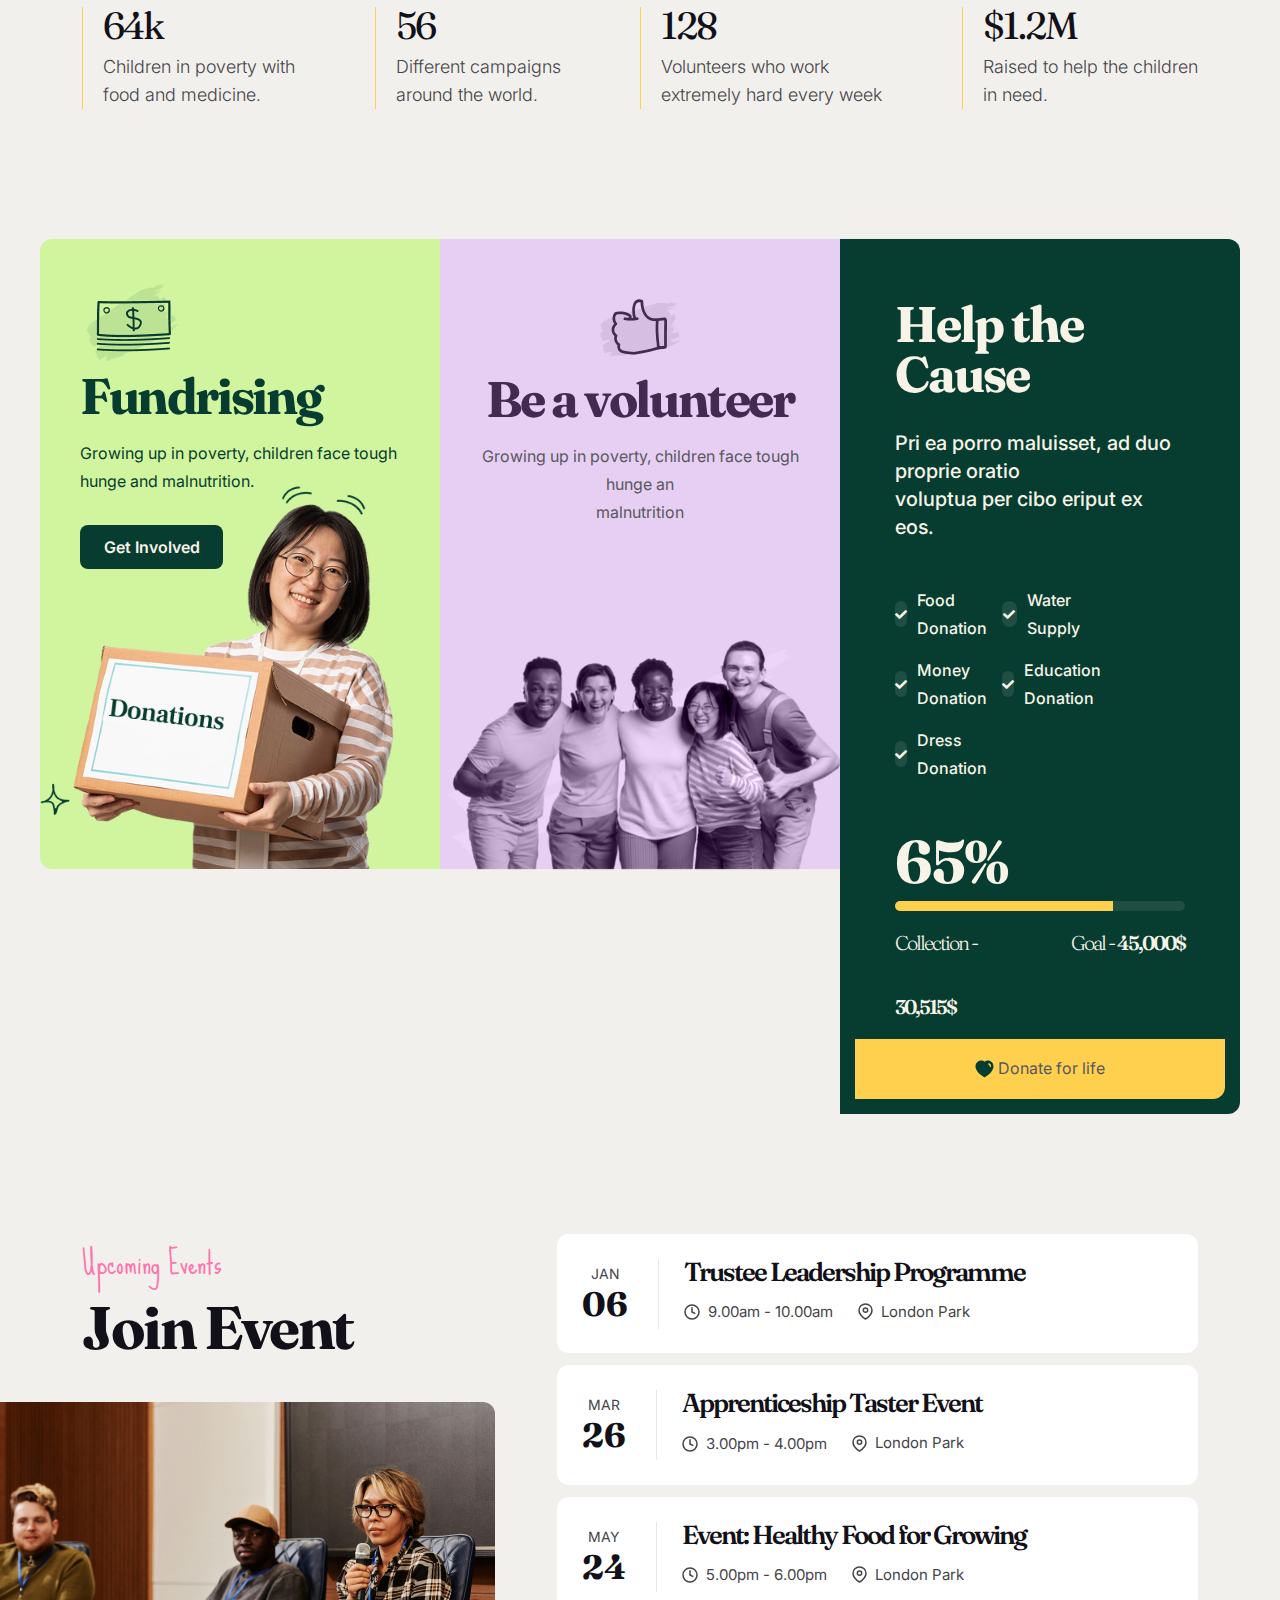
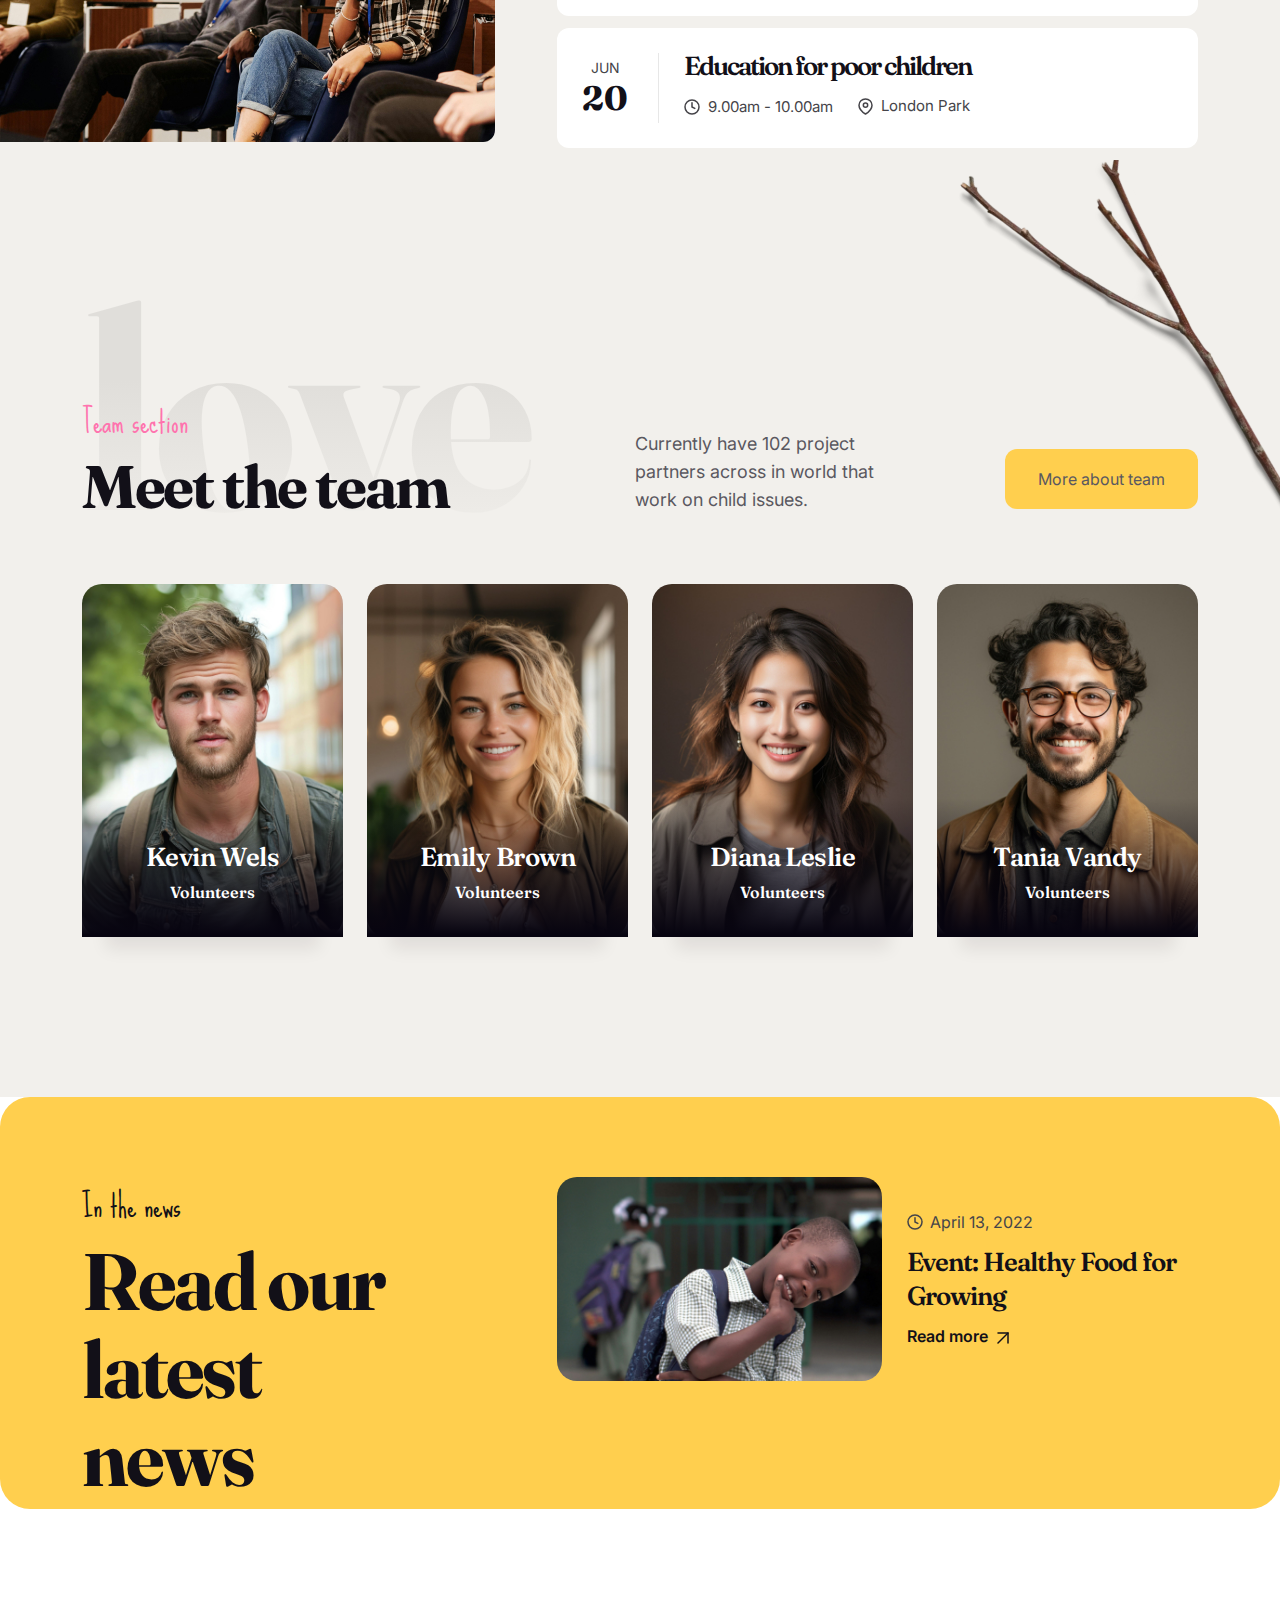
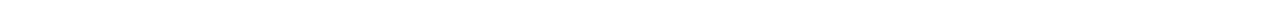
==== commit fcaca920: "blog section" ====
--- a/helpus/index.html
+++ b/helpus/index.html
@@ -1104,17 +1104,60 @@
     <!-- team area end -->
     <!-- blog area start -->
     <section class="tp-blog-area">
-        <div class="container-1400 tp-yellow-bg br-30">
+        <div class="container-1400 pt-80 tp-yellow-bg br-30">
             <div class="container">
                 <div class="row">
                     <div class="col-xl-4">
                         <div class="tp-section-info">
-                            <span class="tp-section-sub-font tp-sub-font d-block">In the news</span>
-                            <h2 class="tp-section-title">Read our
+                            <span class="tp-section-sub-font tp-sub-font d-block" data-color="#121018">In the
+                                news</span>
+                            <h2 class="tp-section-title fns-80">Read our
                                 latest news</h2>
                         </div>
                     </div>
-                    <div class="col-xl-7 offset-1"></div>
+                    <div class="col-xl-7 offset-1">
+                        <div class="tpsmblog">
+                            <div class="row align-items-center">
+                                <div class="col-lg-6">
+                                    <div class="tpsmblog__thumb">
+                                        <a href="#"><img class="br-20" src="assets/img/blog/blog-1.jpg" alt=""></a>
+                                    </div>
+                                </div>
+                                <div class="col-lg-6">
+                                    <div class="tpsmblog__content">
+                                        <div class="tpsmblog__meta mb-10">
+                                            <span>
+                                                <svg width="16" height="16" viewBox="0 0 16 16" fill="none"
+                                                    xmlns="http://www.w3.org/2000/svg">
+                                                    <path
+                                                        d="M8 15C11.866 15 15 11.866 15 8C15 4.13401 11.866 1 8 1C4.13401 1 1 4.13401 1 8C1 11.866 4.13401 15 8 15Z"
+                                                        stroke="#454449" stroke-width="1.5" stroke-linecap="round"
+                                                        stroke-linejoin="round" />
+                                                    <path d="M8 3.80005V8.00005L10.8 9.40005" stroke="#454449"
+                                                        stroke-width="1.5" stroke-linecap="round"
+                                                        stroke-linejoin="round" />
+                                                </svg>
+                                                April 13, 2022
+                                            </span>
+                                        </div>
+                                        <h3 class="tpsmblog__title"><a href="#">Event: Healthy Food for
+                                                Growing</a></h3>
+                                        <div class="tpsmblog__btn">
+                                            <a href="#" class="tp-text-btn-icon">Read more
+                                                <svg width="12" height="12" viewBox="0 0 12 12" fill="none"
+                                                    xmlns="http://www.w3.org/2000/svg">
+                                                    <path d="M1 11L11 1" stroke="#121018" stroke-width="1.5"
+                                                        stroke-linecap="round" stroke-linejoin="round" />
+                                                    <path d="M1 1H11V11" stroke="#121018" stroke-width="1.5"
+                                                        stroke-linecap="round" stroke-linejoin="round" />
+                                                </svg>
+                                            </a>
+                                        </div>
+                                    </div>
+                                </div>
+                            </div>
+                        </div>
+                    </div>
                 </div>
             </div>
         </div>
--- a/helpus/assets/css/style.css
+++ b/helpus/assets/css/style.css
@@ -106,6 +106,16 @@
   display: inline-block;
 }
 
+.tp-text-btn-icon {
+  color: #121018;
+  text-align: center;
+  font-size: 16px;
+  font-weight: 600;
+}
+.tp-text-btn-icon svg {
+  margin-left: 5px;
+}
+
 .tpprogress__label {
   background: var(--tp-yellow-color);
   line-height: 1;
@@ -174,6 +184,29 @@
   bottom: -30%;
 }
 
+.tpsmblog__thumb {
+  margin-right: -17px;
+}
+.tpsmblog__content {
+  margin-left: 17px;
+}
+.tpsmblog__meta span {
+  color: #454449;
+  font-size: 16px;
+  font-weight: 400;
+  align-items: center;
+  display: flex;
+}
+.tpsmblog__meta span svg {
+  margin-right: 7px;
+}
+.tpsmblog__title a {
+  color: var(--tp-theme-heading);
+  font-size: 26px;
+  font-weight: 600;
+  line-height: 1.3;
+  letter-spacing: -1.04px;
+}
 .tp-header-transparent {
   position: absolute !important;
   top: 26px;
@@ -1745,6 +1778,9 @@
 .fns-50 {
   font-size: 50px;
 }
+.fns-80 {
+  font-size: 80px;
+}
 .fns-60 {
   font-size: 60px;
 }
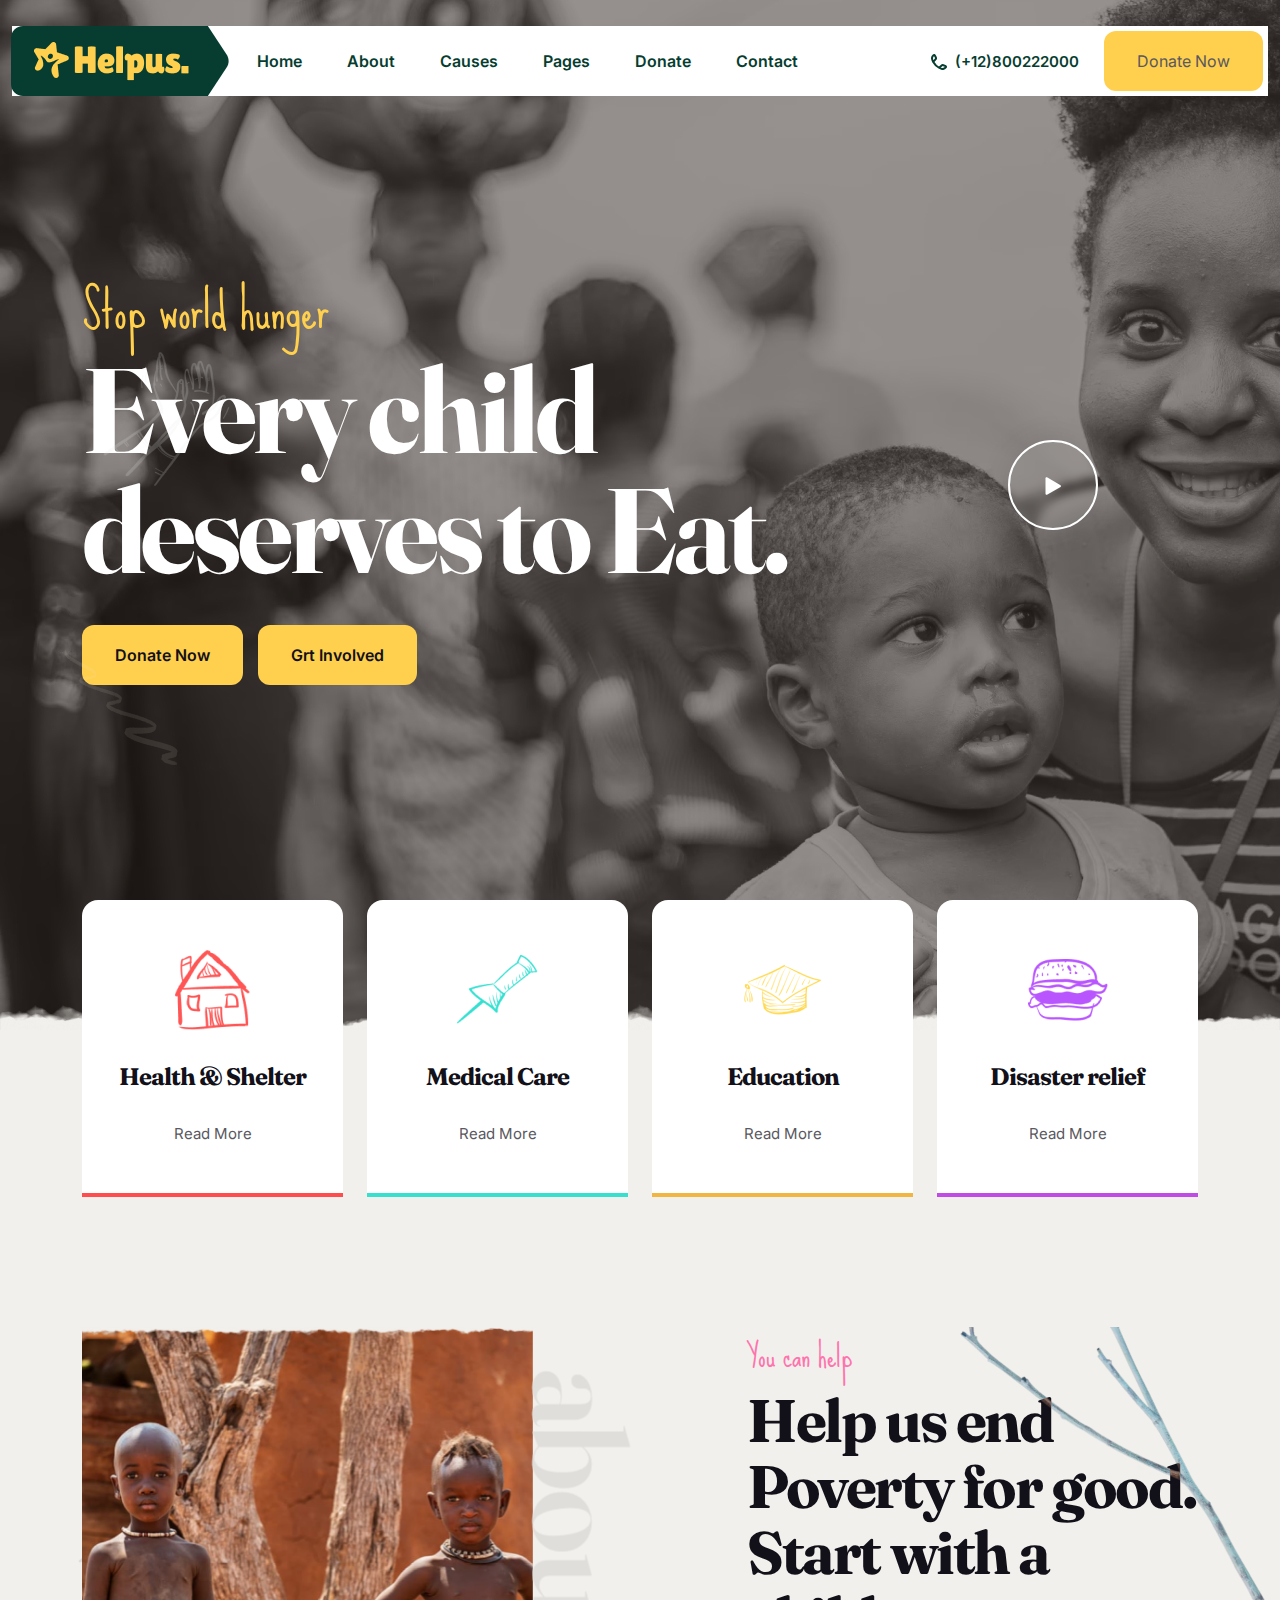
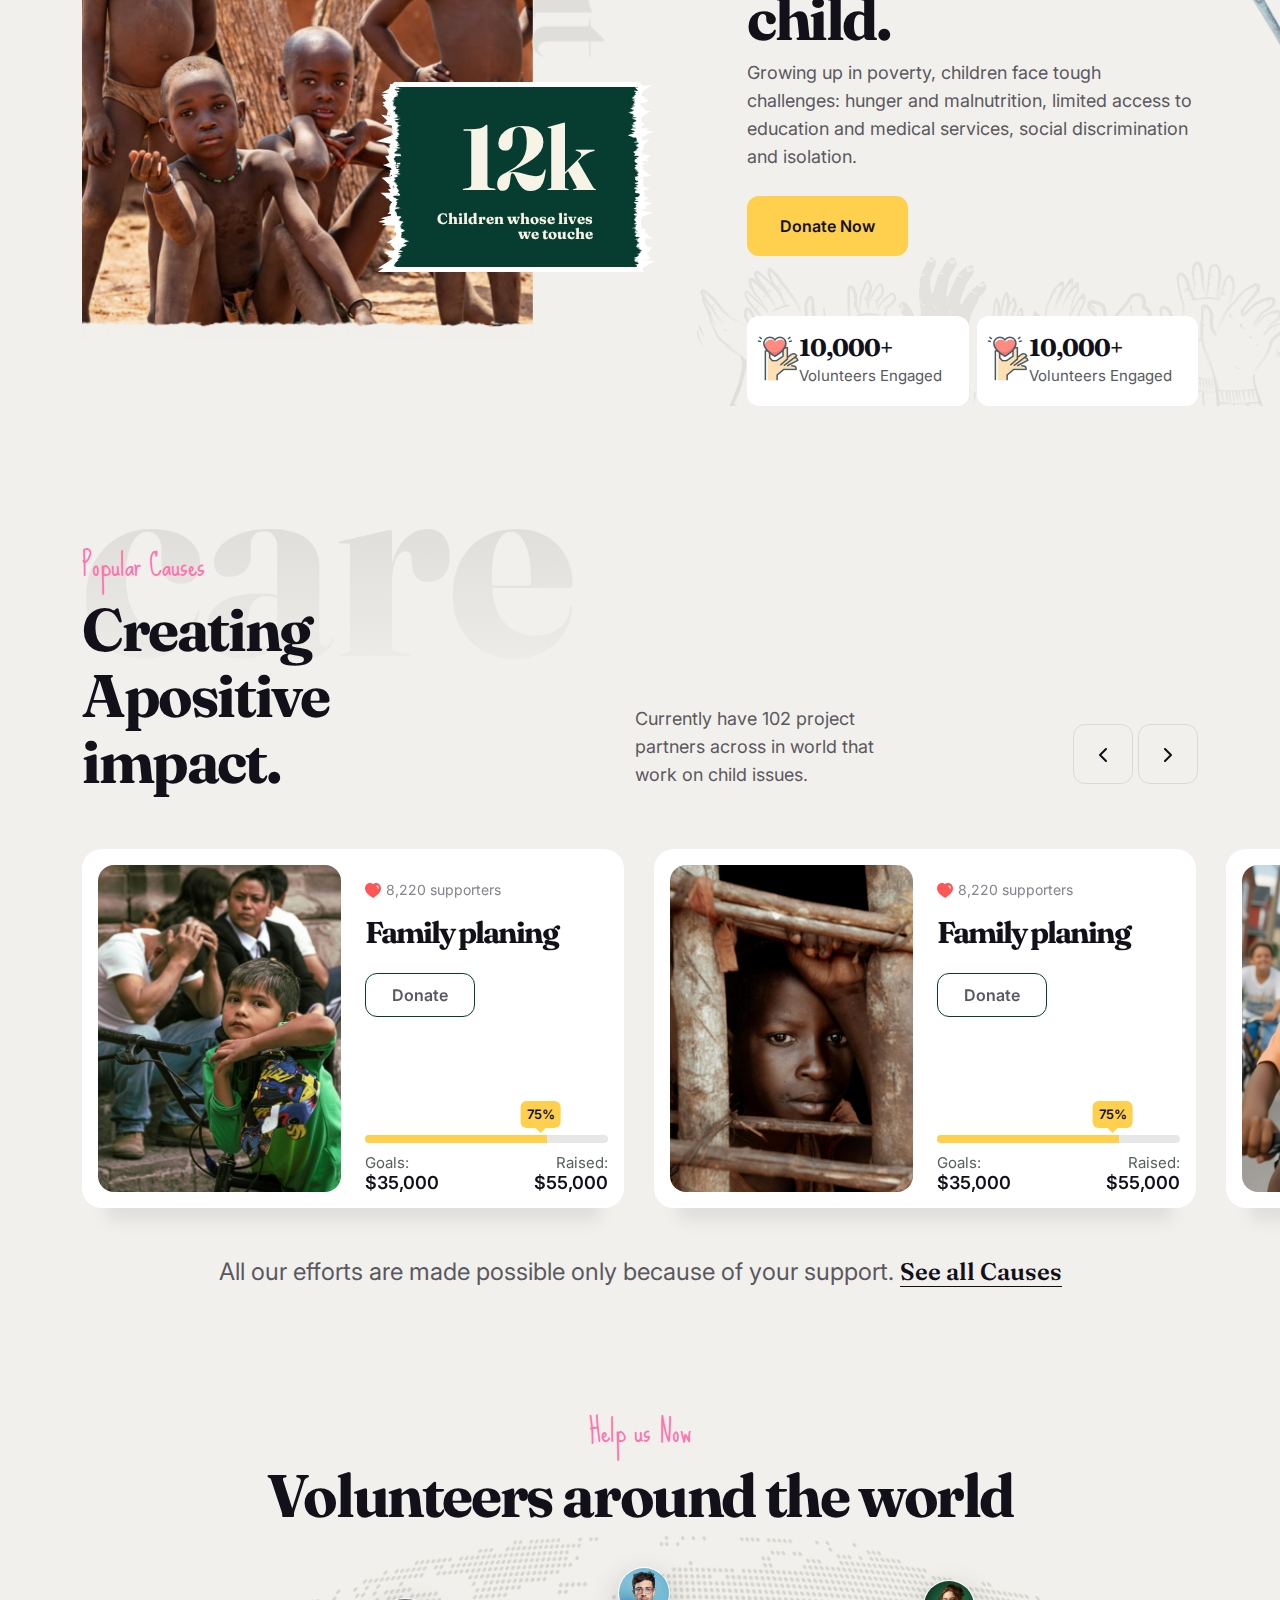
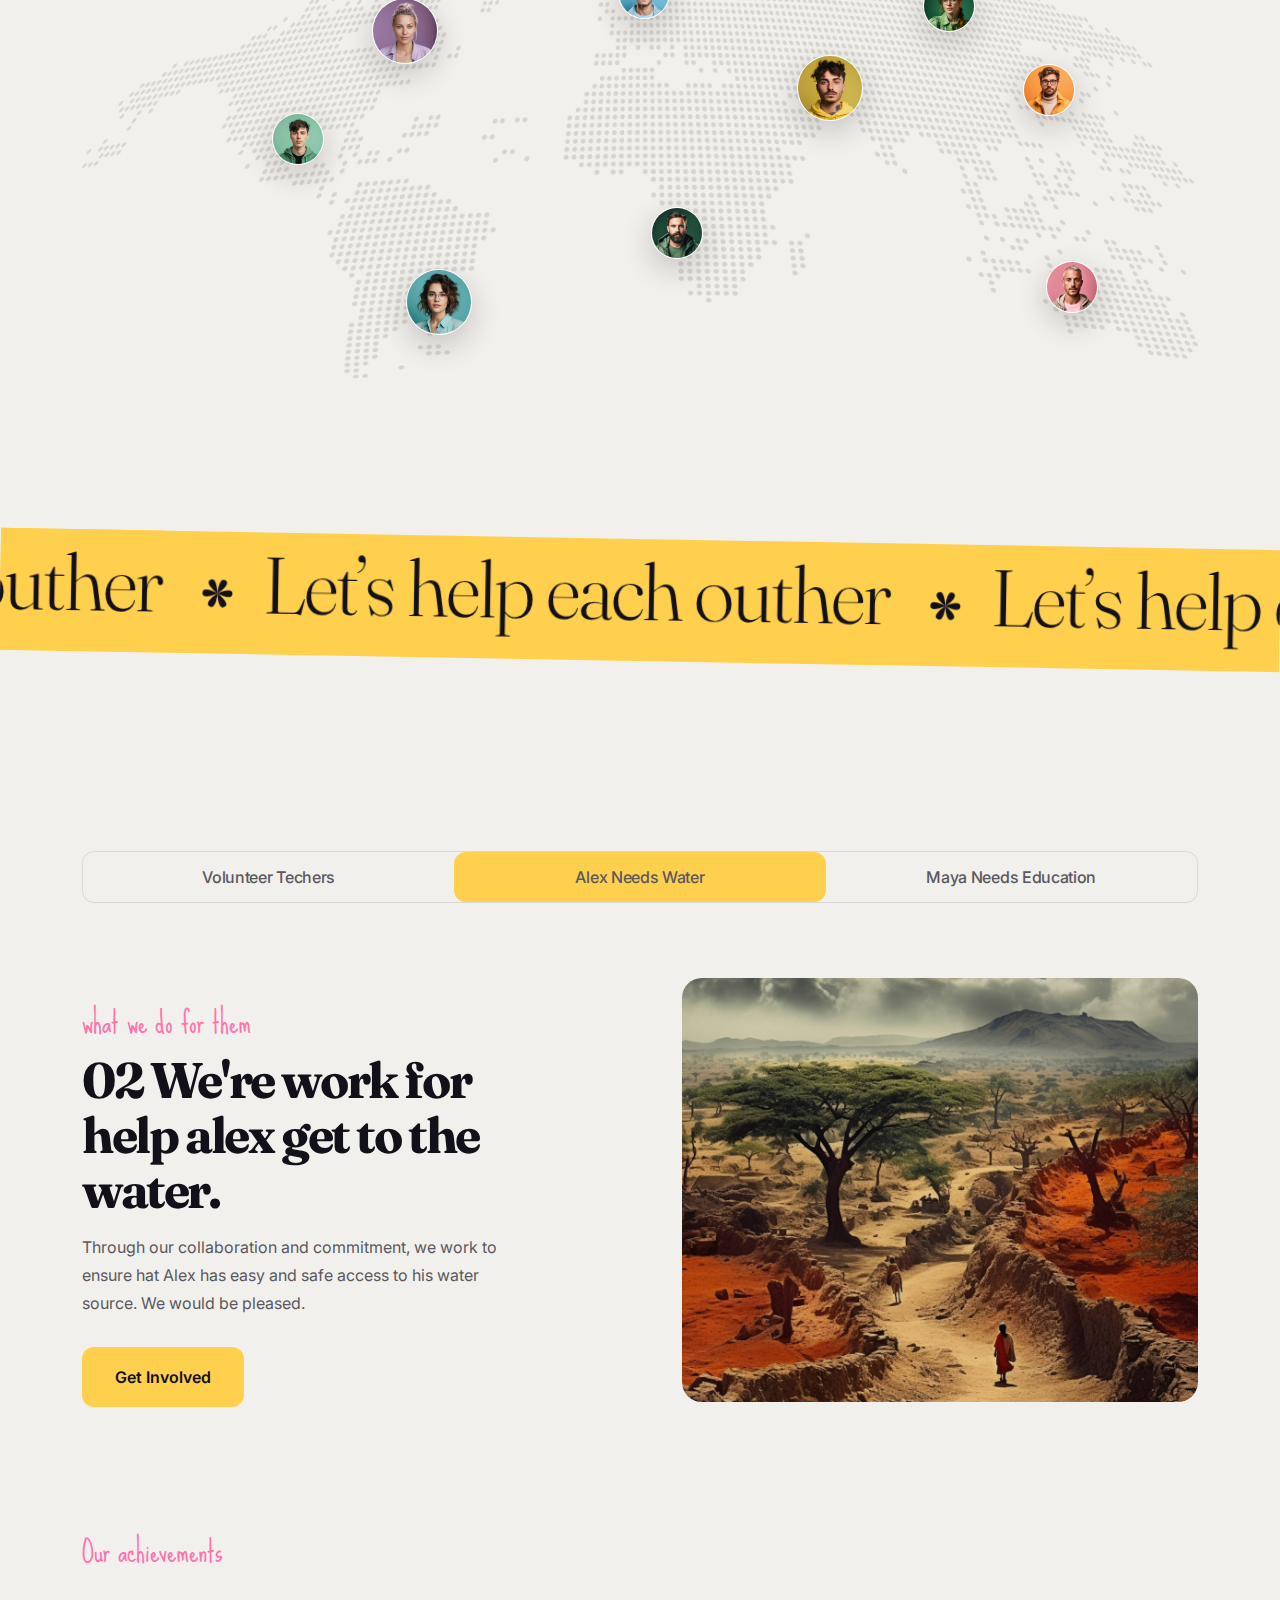
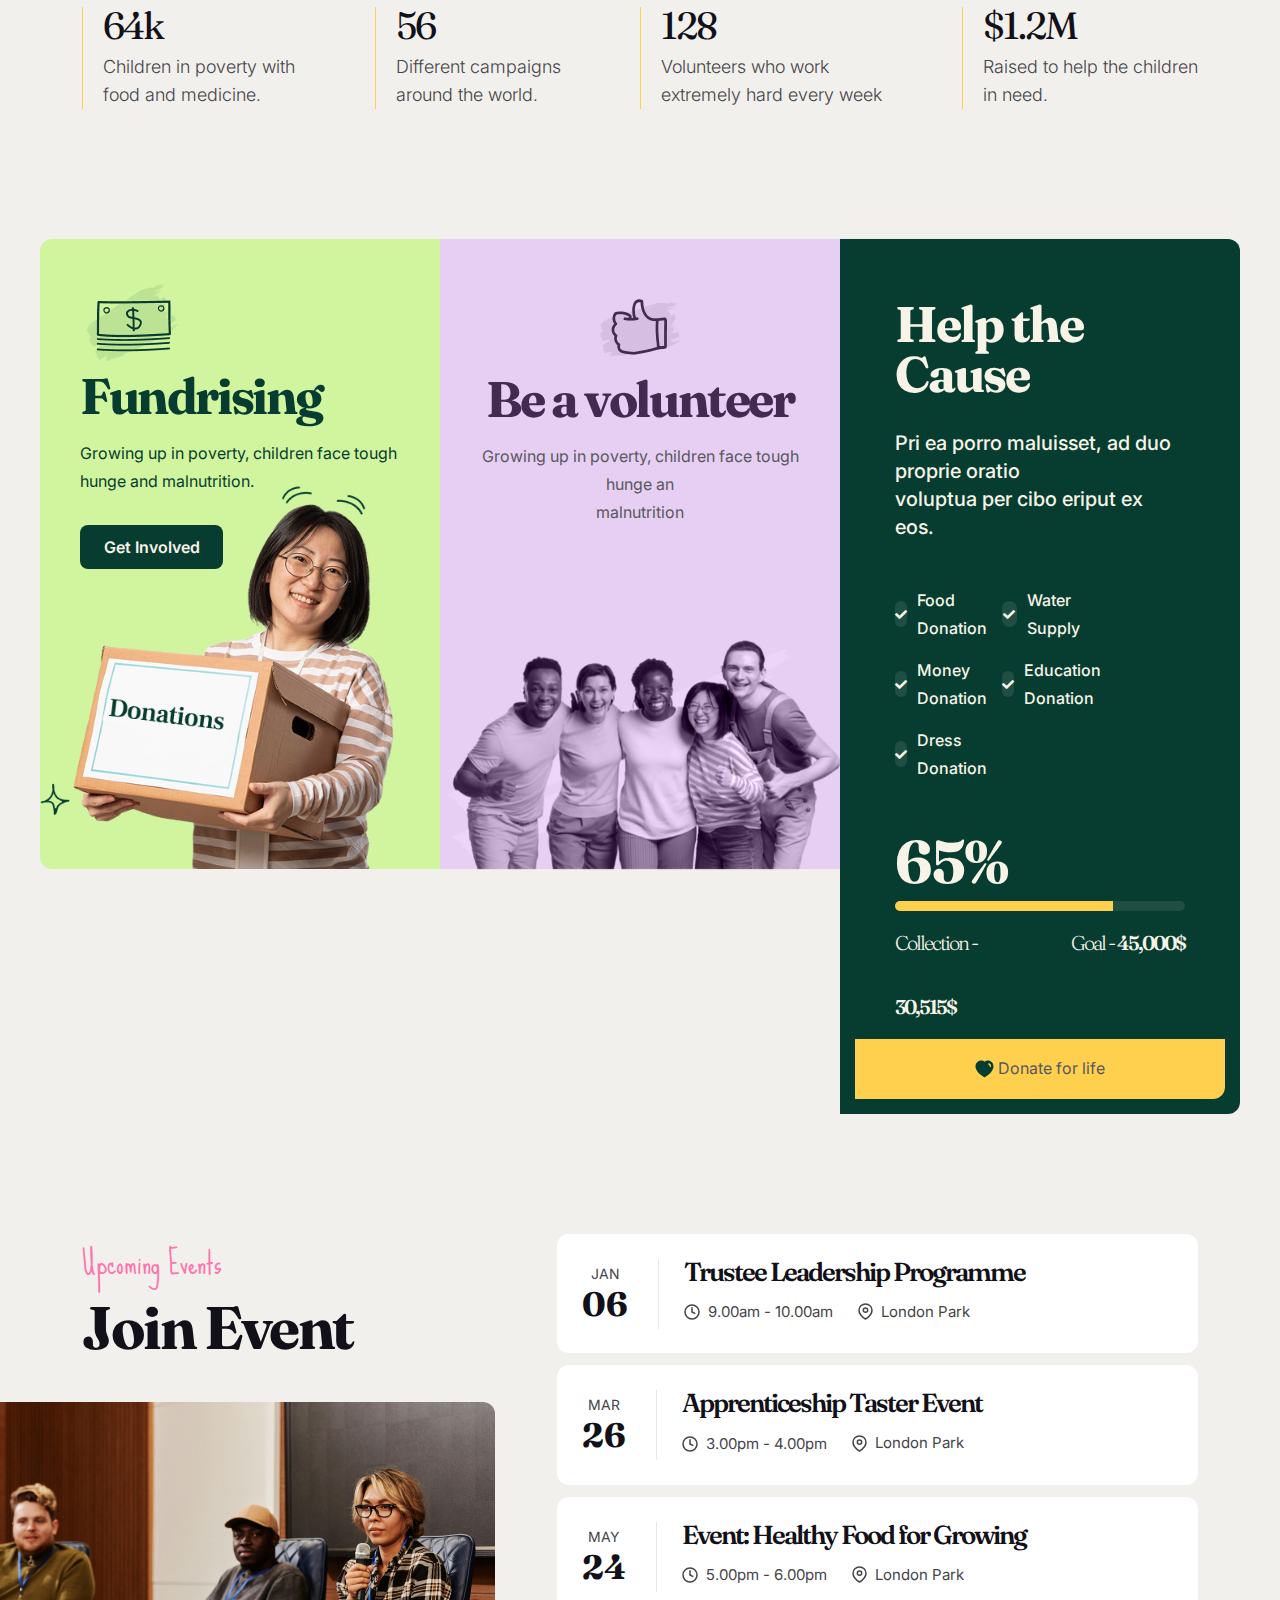
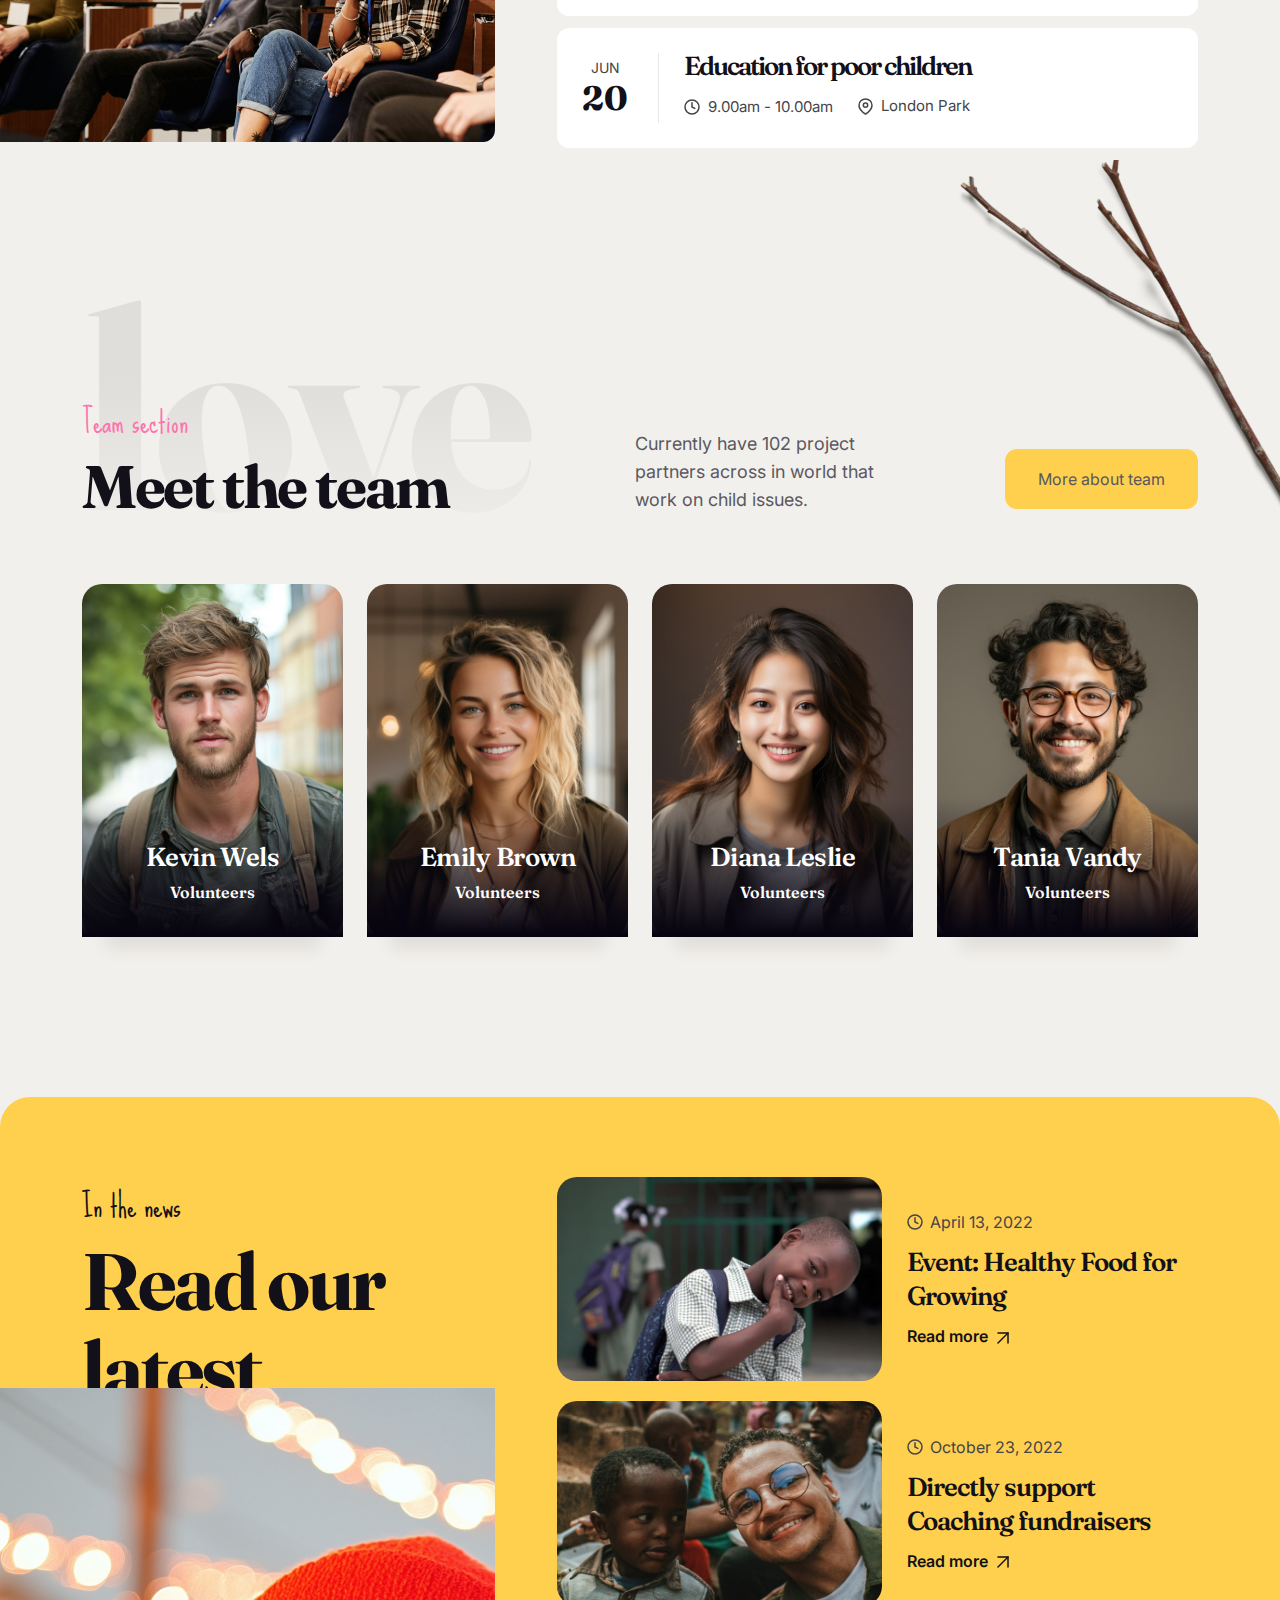
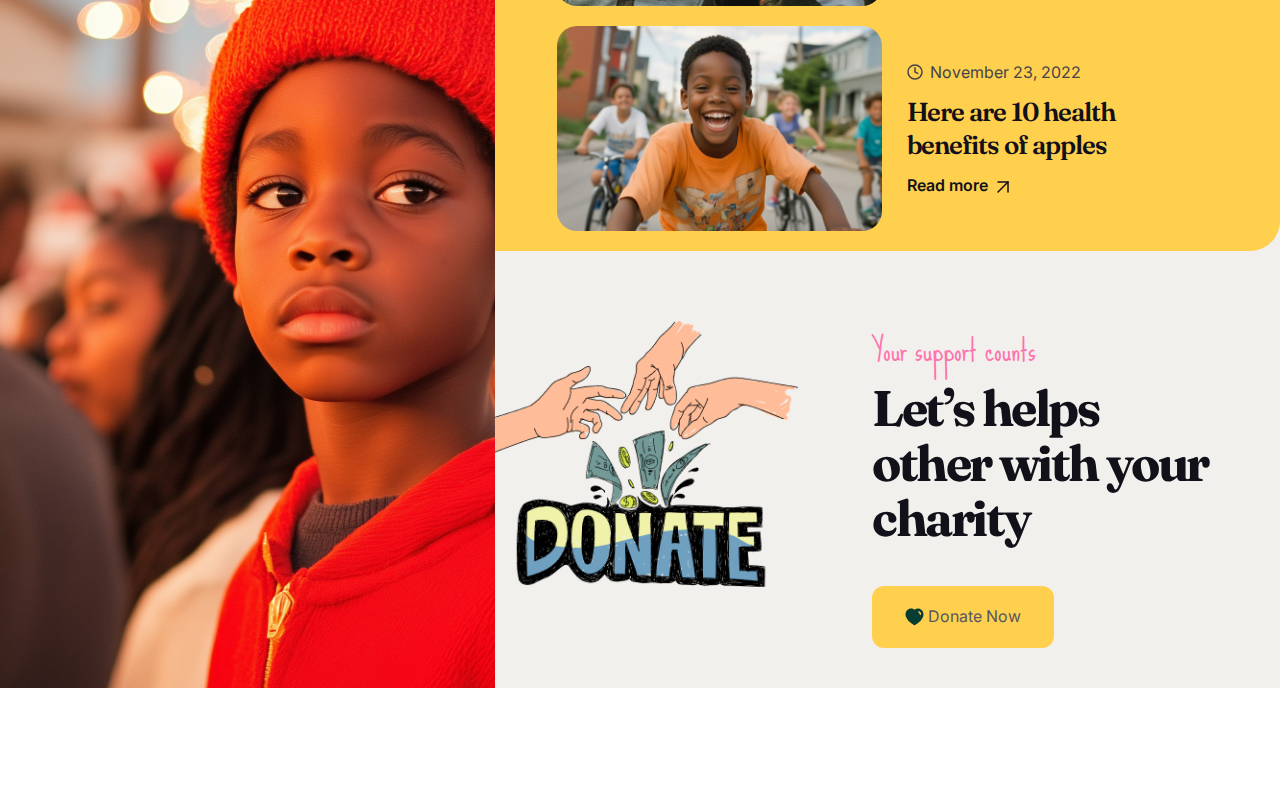
==== commit 8c9c4a85: "blog section" ====
--- a/helpus/index.html
+++ b/helpus/index.html
@@ -1103,7 +1103,8 @@
     </section>
     <!-- team area end -->
     <!-- blog area start -->
-    <section class="tp-blog-area">
+    <section class="tp-blog-area bg-gray p-relative">
+        <div class="tp-sm-thumb-shape" data-bg-img="assets/img/blog/sm-thumb.jpg"></div>
         <div class="container-1400 pt-80 tp-yellow-bg br-30">
             <div class="container">
                 <div class="row">
@@ -1116,7 +1117,7 @@
                         </div>
                     </div>
                     <div class="col-xl-7 offset-1">
-                        <div class="tpsmblog">
+                        <div class="tpsmblog mb-20">
                             <div class="row align-items-center">
                                 <div class="col-lg-6">
                                     <div class="tpsmblog__thumb">
@@ -1157,6 +1158,119 @@
                                 </div>
                             </div>
                         </div>
+                        <div class="tpsmblog mb-20">
+                            <div class="row align-items-center">
+                                <div class="col-lg-6">
+                                    <div class="tpsmblog__thumb">
+                                        <a href="#"><img class="br-20" src="assets/img/blog/blog-02.jpg" alt=""></a>
+                                    </div>
+                                </div>
+                                <div class="col-lg-6">
+                                    <div class="tpsmblog__content">
+                                        <div class="tpsmblog__meta mb-10">
+                                            <span>
+                                                <svg width="16" height="16" viewBox="0 0 16 16" fill="none"
+                                                    xmlns="http://www.w3.org/2000/svg">
+                                                    <path
+                                                        d="M8 15C11.866 15 15 11.866 15 8C15 4.13401 11.866 1 8 1C4.13401 1 1 4.13401 1 8C1 11.866 4.13401 15 8 15Z"
+                                                        stroke="#454449" stroke-width="1.5" stroke-linecap="round"
+                                                        stroke-linejoin="round" />
+                                                    <path d="M8 3.80005V8.00005L10.8 9.40005" stroke="#454449"
+                                                        stroke-width="1.5" stroke-linecap="round"
+                                                        stroke-linejoin="round" />
+                                                </svg>
+                                                October 23, 2022
+                                            </span>
+                                        </div>
+                                        <h3 class="tpsmblog__title"><a href="#">Directly support Coaching
+                                                fundraisers</a></h3>
+                                        <div class="tpsmblog__btn">
+                                            <a href="#" class="tp-text-btn-icon">Read more
+                                                <svg width="12" height="12" viewBox="0 0 12 12" fill="none"
+                                                    xmlns="http://www.w3.org/2000/svg">
+                                                    <path d="M1 11L11 1" stroke="#121018" stroke-width="1.5"
+                                                        stroke-linecap="round" stroke-linejoin="round" />
+                                                    <path d="M1 1H11V11" stroke="#121018" stroke-width="1.5"
+                                                        stroke-linecap="round" stroke-linejoin="round" />
+                                                </svg>
+                                            </a>
+                                        </div>
+                                    </div>
+                                </div>
+                            </div>
+                        </div>
+                        <div class="tpsmblog mb-20">
+                            <div class="row align-items-center">
+                                <div class="col-lg-6">
+                                    <div class="tpsmblog__thumb">
+                                        <a href="#"><img class="br-20" src="assets/img/blog/blog-03.jpg" alt=""></a>
+                                    </div>
+                                </div>
+                                <div class="col-lg-6">
+                                    <div class="tpsmblog__content">
+                                        <div class="tpsmblog__meta mb-10">
+                                            <span>
+                                                <svg width="16" height="16" viewBox="0 0 16 16" fill="none"
+                                                    xmlns="http://www.w3.org/2000/svg">
+                                                    <path
+                                                        d="M8 15C11.866 15 15 11.866 15 8C15 4.13401 11.866 1 8 1C4.13401 1 1 4.13401 1 8C1 11.866 4.13401 15 8 15Z"
+                                                        stroke="#454449" stroke-width="1.5" stroke-linecap="round"
+                                                        stroke-linejoin="round" />
+                                                    <path d="M8 3.80005V8.00005L10.8 9.40005" stroke="#454449"
+                                                        stroke-width="1.5" stroke-linecap="round"
+                                                        stroke-linejoin="round" />
+                                                </svg>
+                                                November 23, 2022
+                                            </span>
+                                        </div>
+                                        <h3 class="tpsmblog__title"><a href="#">Here are 10 health
+                                                benefits of apples</a></h3>
+                                        <div class="tpsmblog__btn">
+                                            <a href="#" class="tp-text-btn-icon">Read more
+                                                <svg width="12" height="12" viewBox="0 0 12 12" fill="none"
+                                                    xmlns="http://www.w3.org/2000/svg">
+                                                    <path d="M1 11L11 1" stroke="#121018" stroke-width="1.5"
+                                                        stroke-linecap="round" stroke-linejoin="round" />
+                                                    <path d="M1 1H11V11" stroke="#121018" stroke-width="1.5"
+                                                        stroke-linecap="round" stroke-linejoin="round" />
+                                                </svg>
+                                            </a>
+                                        </div>
+                                    </div>
+                                </div>
+                            </div>
+                        </div>
+                    </div>
+                </div>
+            </div>
+        </div>
+        <div class="container">
+            <div class="row justify-content-end pt-70">
+                <div class="col-xl-8">
+                    <div class="row">
+                        <div class="col-xl-6">
+                            <div class="tp-donate-shape text-end pr-20">
+                                <img src="assets/img/blog/donate.png" alt="">
+                            </div>
+                        </div>
+                        <div class="col-xl-6">
+                            <div class="tp-donate-text-box ">
+                                <div class="tp-section-info mb-40">
+                                    <span class="tp-section-sub-font tp-sub-font d-block">Your support counts</span>
+                                    <h2 class="tp-section-title fns-50 mb-15">Let’s helps <br>
+                                        other with your <br>
+                                        charity</h2>
+                                    <div class="tp-blog-btn mt-40">
+                                        <a href="#" class="tp-btn "><svg width="19" height="18" viewBox="0 0 19 18"
+                                                fill="none" xmlns="http://www.w3.org/2000/svg">
+                                                <path
+                                                    d="M6.15195 0.500138C6.71895 0.517281 7.26794 0.6157 7.79984 0.79554H7.85294C7.88894 0.812539 7.91594 0.831328 7.93394 0.848328C8.13283 0.911853 8.32093 0.983431 8.50093 1.08185L8.84293 1.23395C8.97793 1.30553 9.13992 1.43884 9.22992 1.49342C9.31992 1.54621 9.41892 1.60079 9.49992 1.66253C10.4998 0.902906 11.7139 0.491334 12.9649 0.500138C13.5328 0.500138 14.0998 0.579912 14.6389 0.759751C17.9607 1.83342 19.1577 5.45704 18.1578 8.62436C17.5908 10.2429 16.6638 11.7201 15.4498 12.9271C13.7119 14.6002 11.8048 16.0854 9.75192 17.3649L9.52692 17.5L9.29292 17.3559C7.23284 16.0854 5.31496 14.6002 3.56088 12.9181C2.3549 11.7111 1.42701 10.2429 0.851011 8.62436C-0.165978 5.45704 1.03101 1.83342 4.38887 0.740961C4.64987 0.651489 4.91897 0.588859 5.18897 0.553965H5.29696C5.54986 0.517281 5.80096 0.500138 6.05296 0.500138H6.15195ZM14.1709 3.3276C13.8019 3.20145 13.3969 3.39918 13.2619 3.77496C13.1359 4.15075 13.3339 4.56232 13.7119 4.69563C14.2888 4.91037 14.6749 5.47494 14.6749 6.10035V6.12808C14.6578 6.33297 14.7199 6.53071 14.8459 6.68281C14.9719 6.83491 15.1609 6.92349 15.3589 6.94228C15.7279 6.93244 16.0428 6.63807 16.0698 6.2614V6.15492C16.0968 4.90142 15.3328 3.76602 14.1709 3.3276Z"
+                                                    fill="#073D30"></path>
+                                            </svg> Donate Now</a>
+                                    </div>
+                                </div>
+                            </div>
+                        </div>
                     </div>
                 </div>
             </div>
--- a/helpus/assets/css/style.css
+++ b/helpus/assets/css/style.css
@@ -207,6 +207,18 @@
   line-height: 1.3;
   letter-spacing: -1.04px;
 }
+.tp-sm-thumb-shape {
+  position: absolute;
+  height: 900px;
+  width: 38.7%;
+  bottom: 0;
+  left: 0;
+}
+
+.tp-donate-text-box {
+  transform: translateX(30px);
+}
+
 .tp-header-transparent {
   position: absolute !important;
   top: 26px;
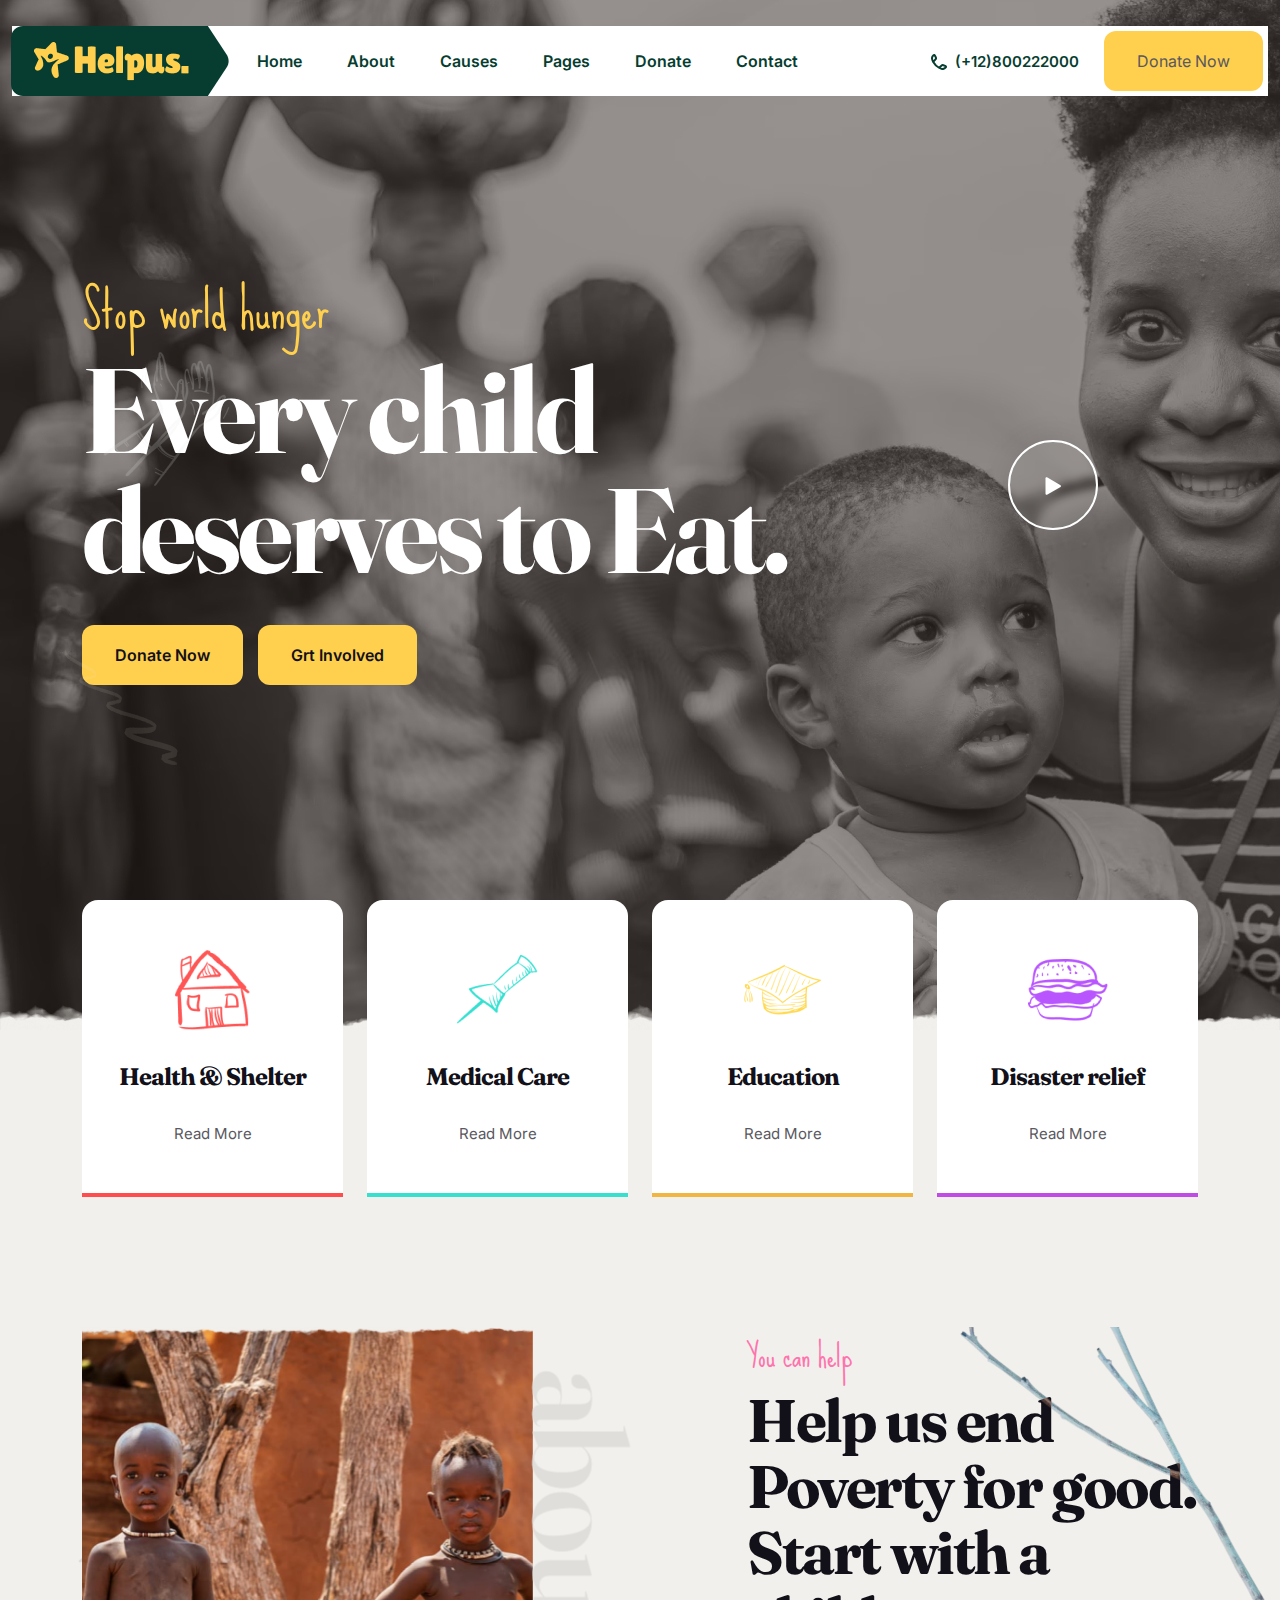
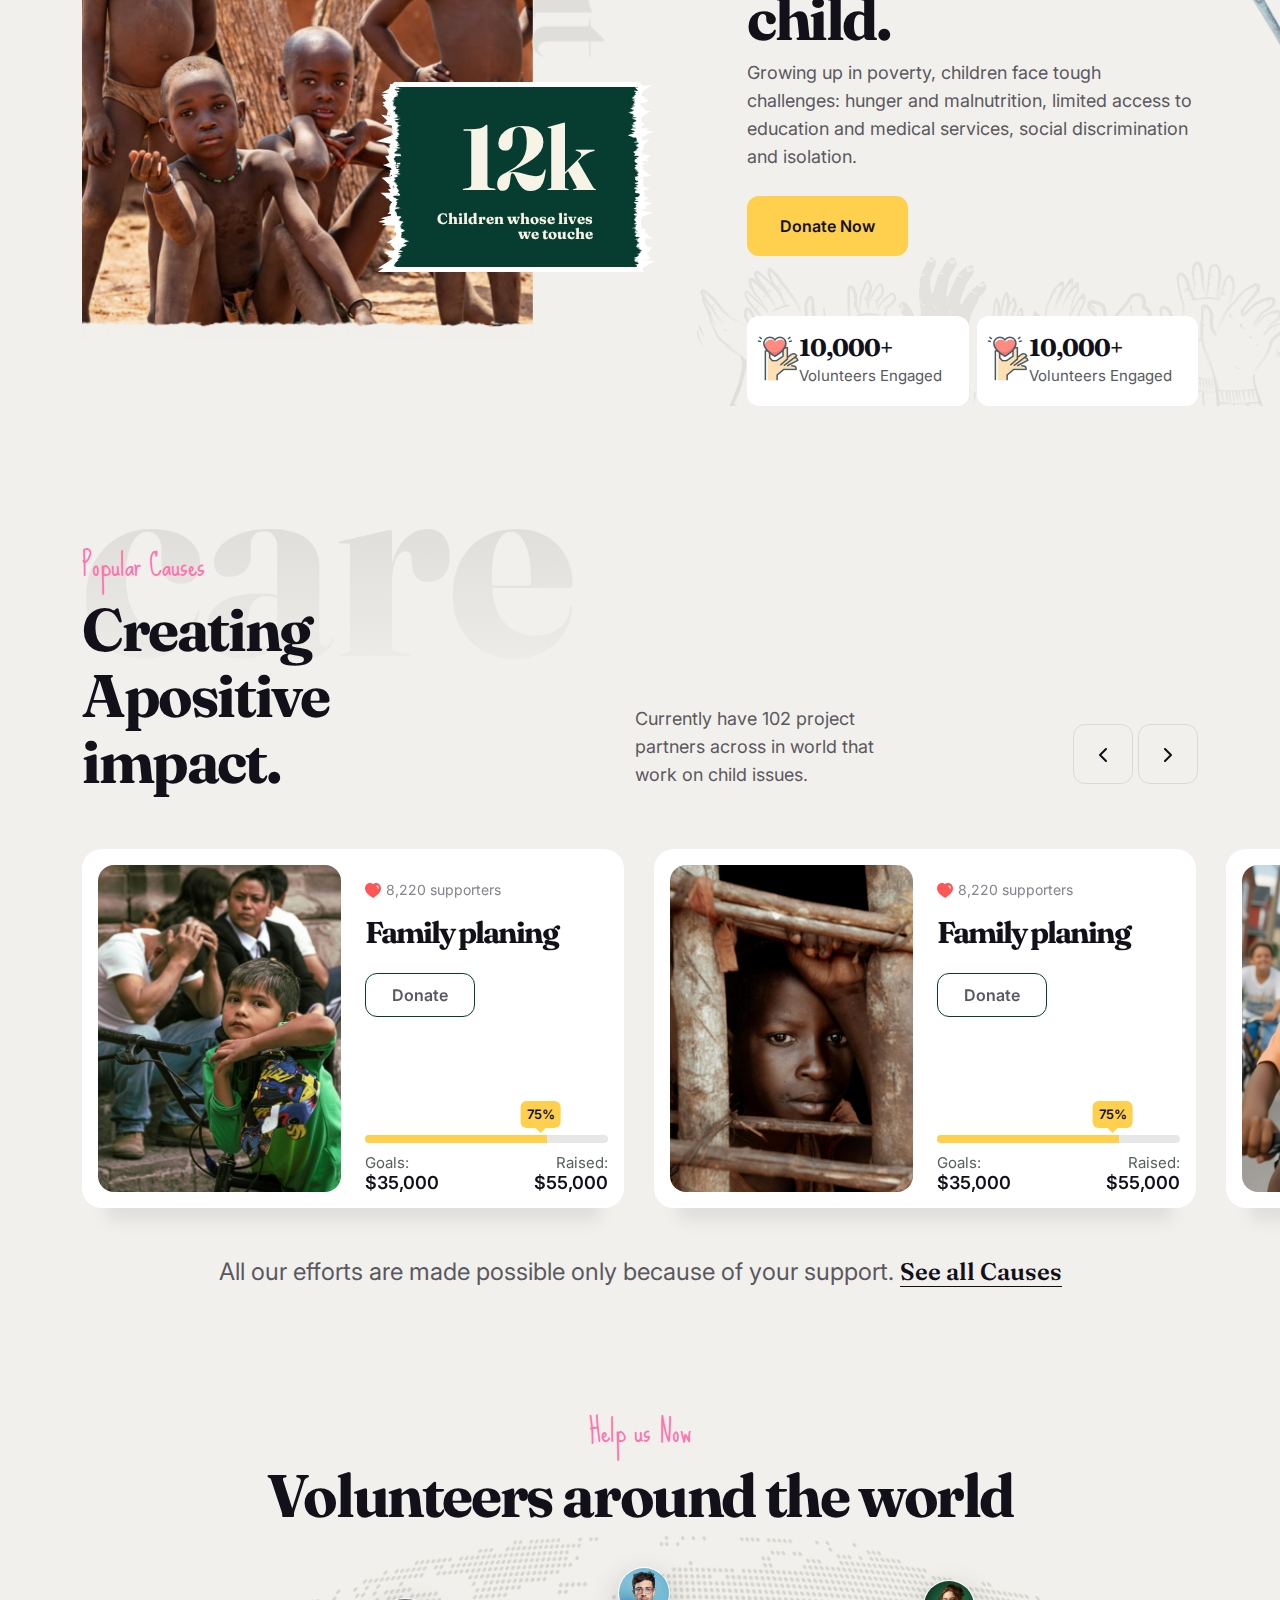
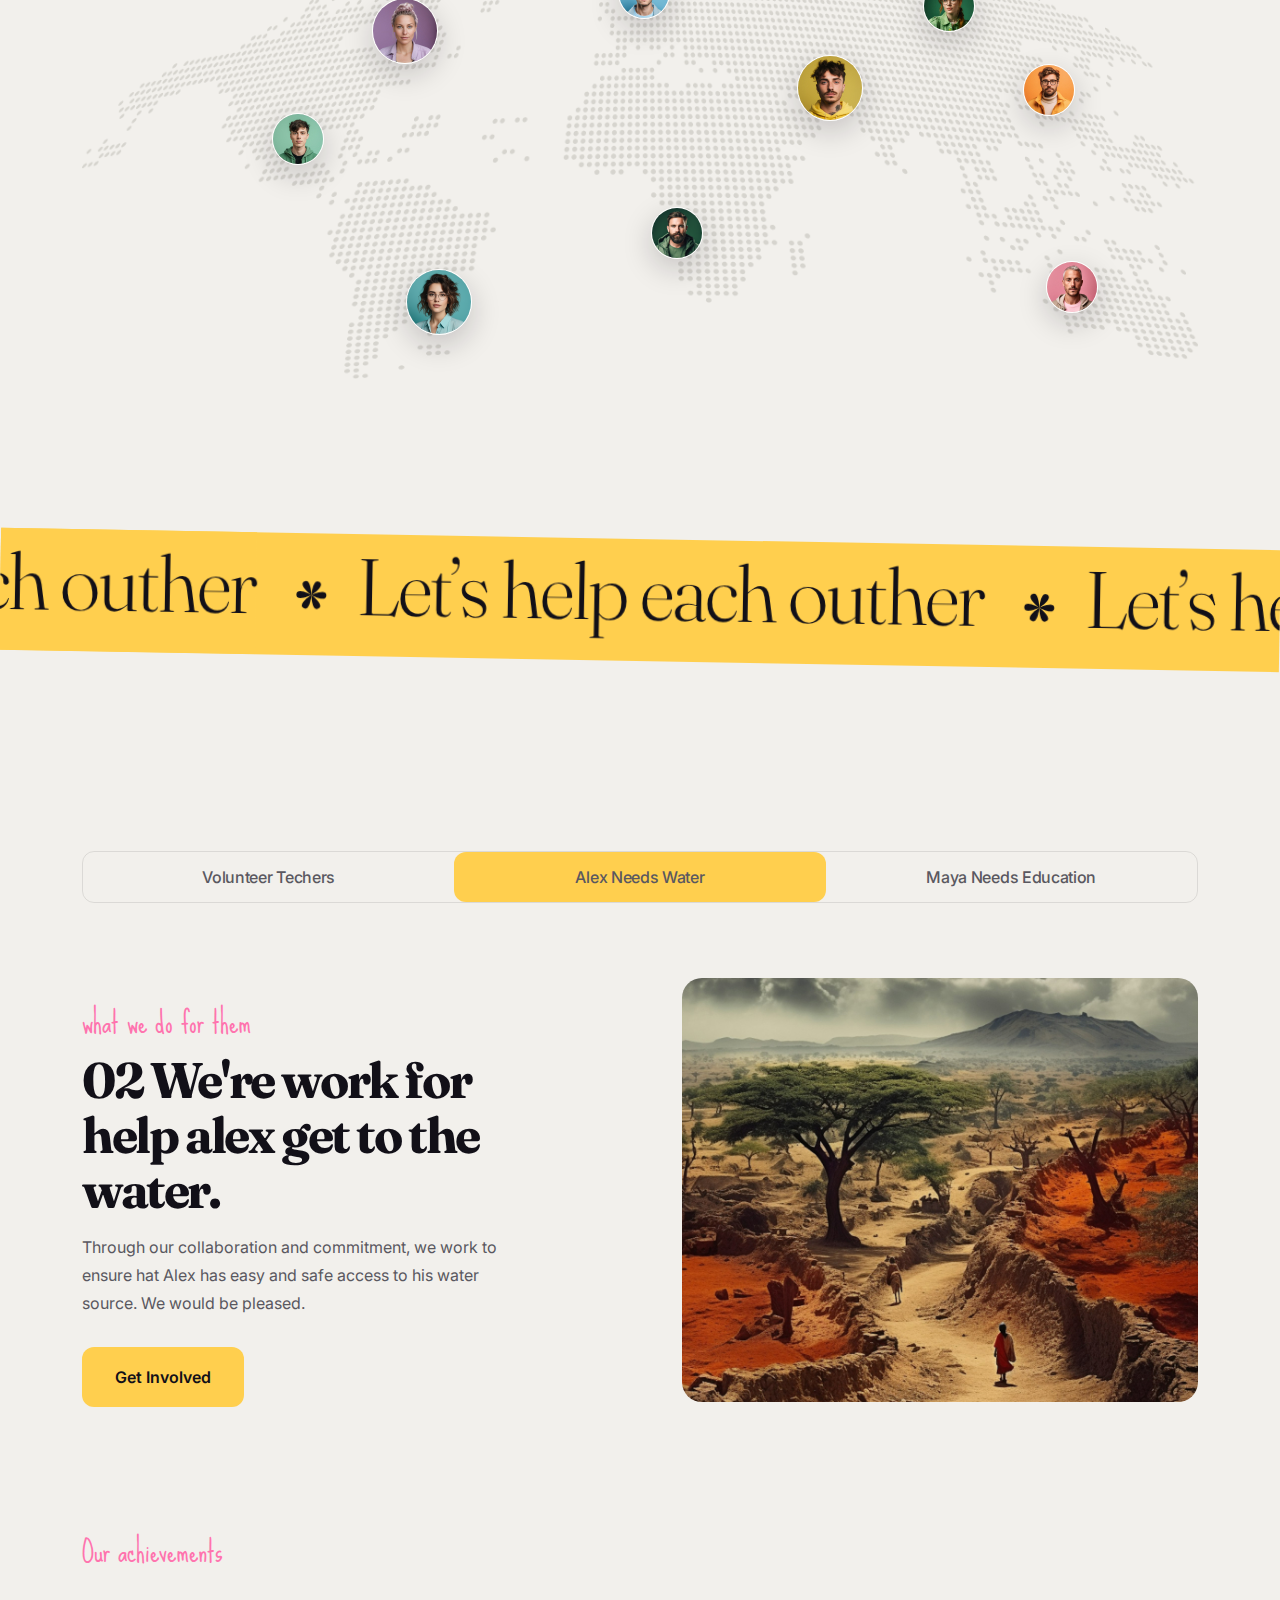
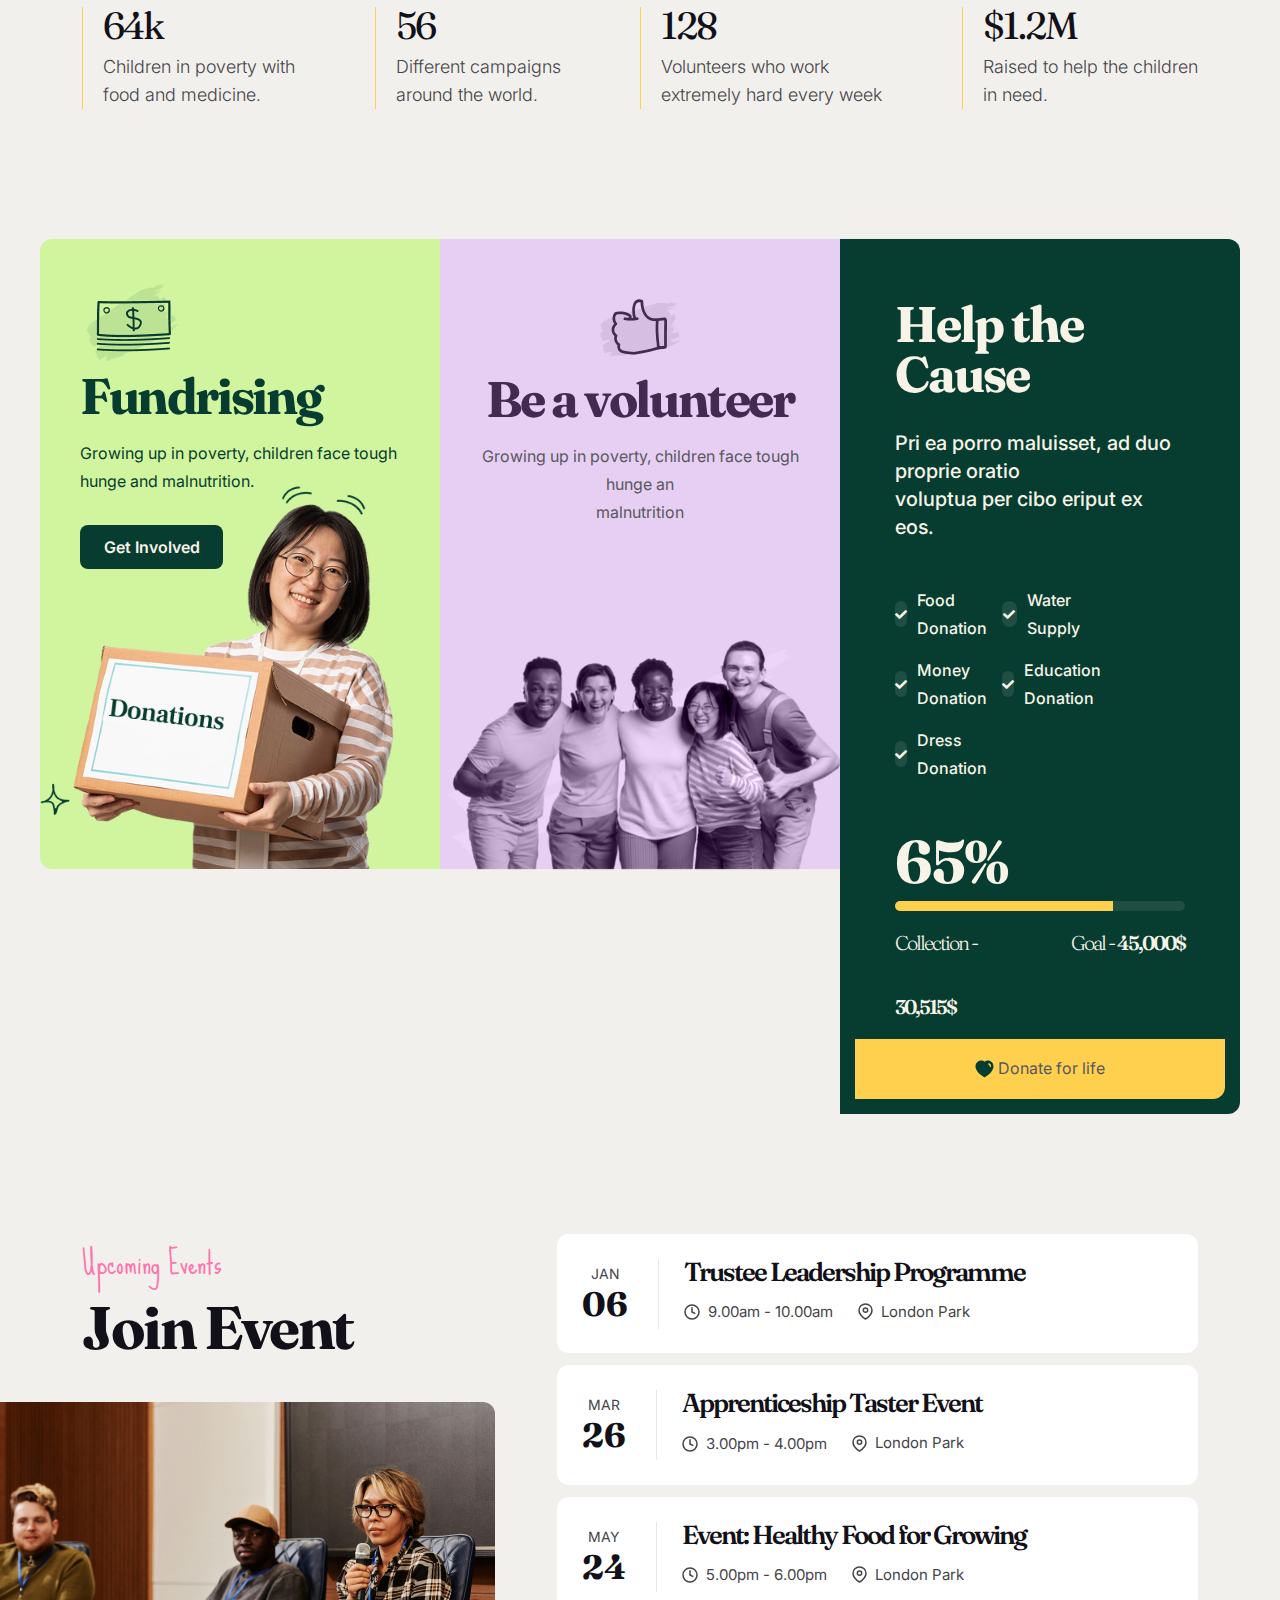
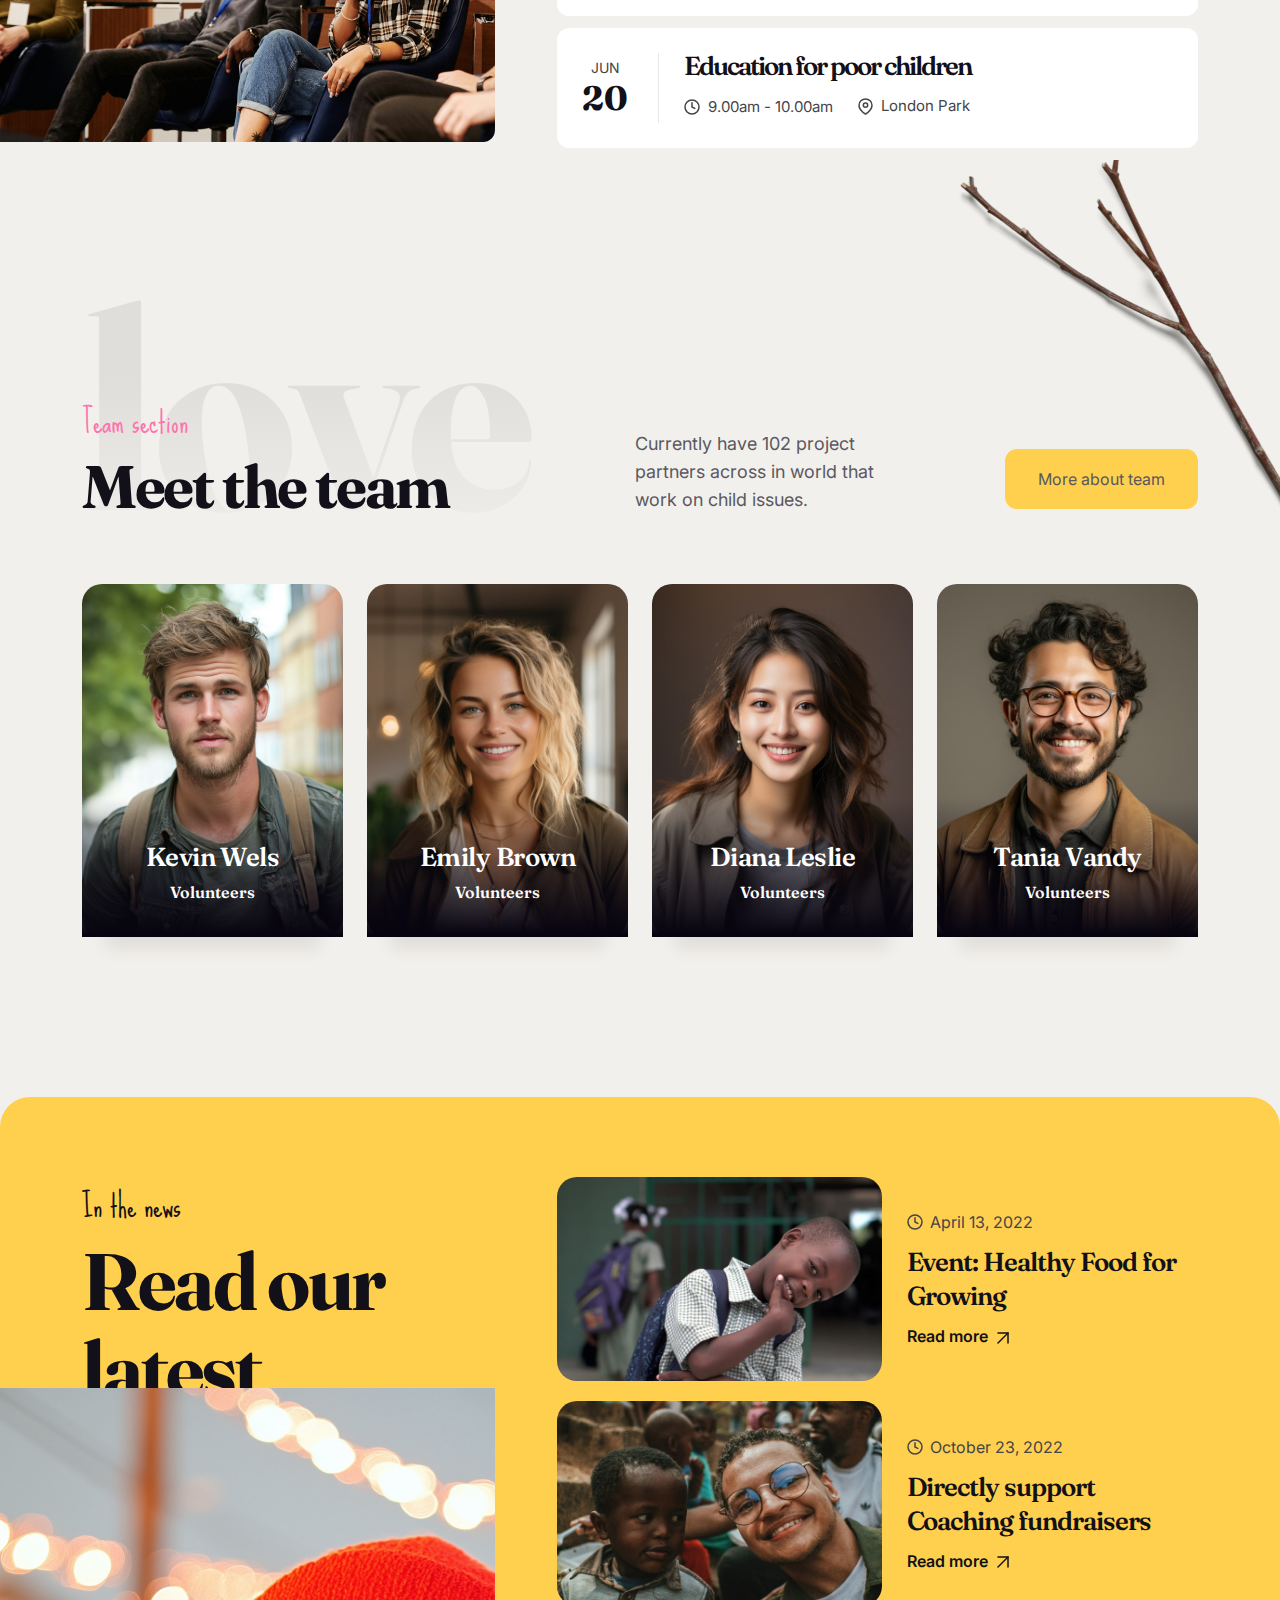
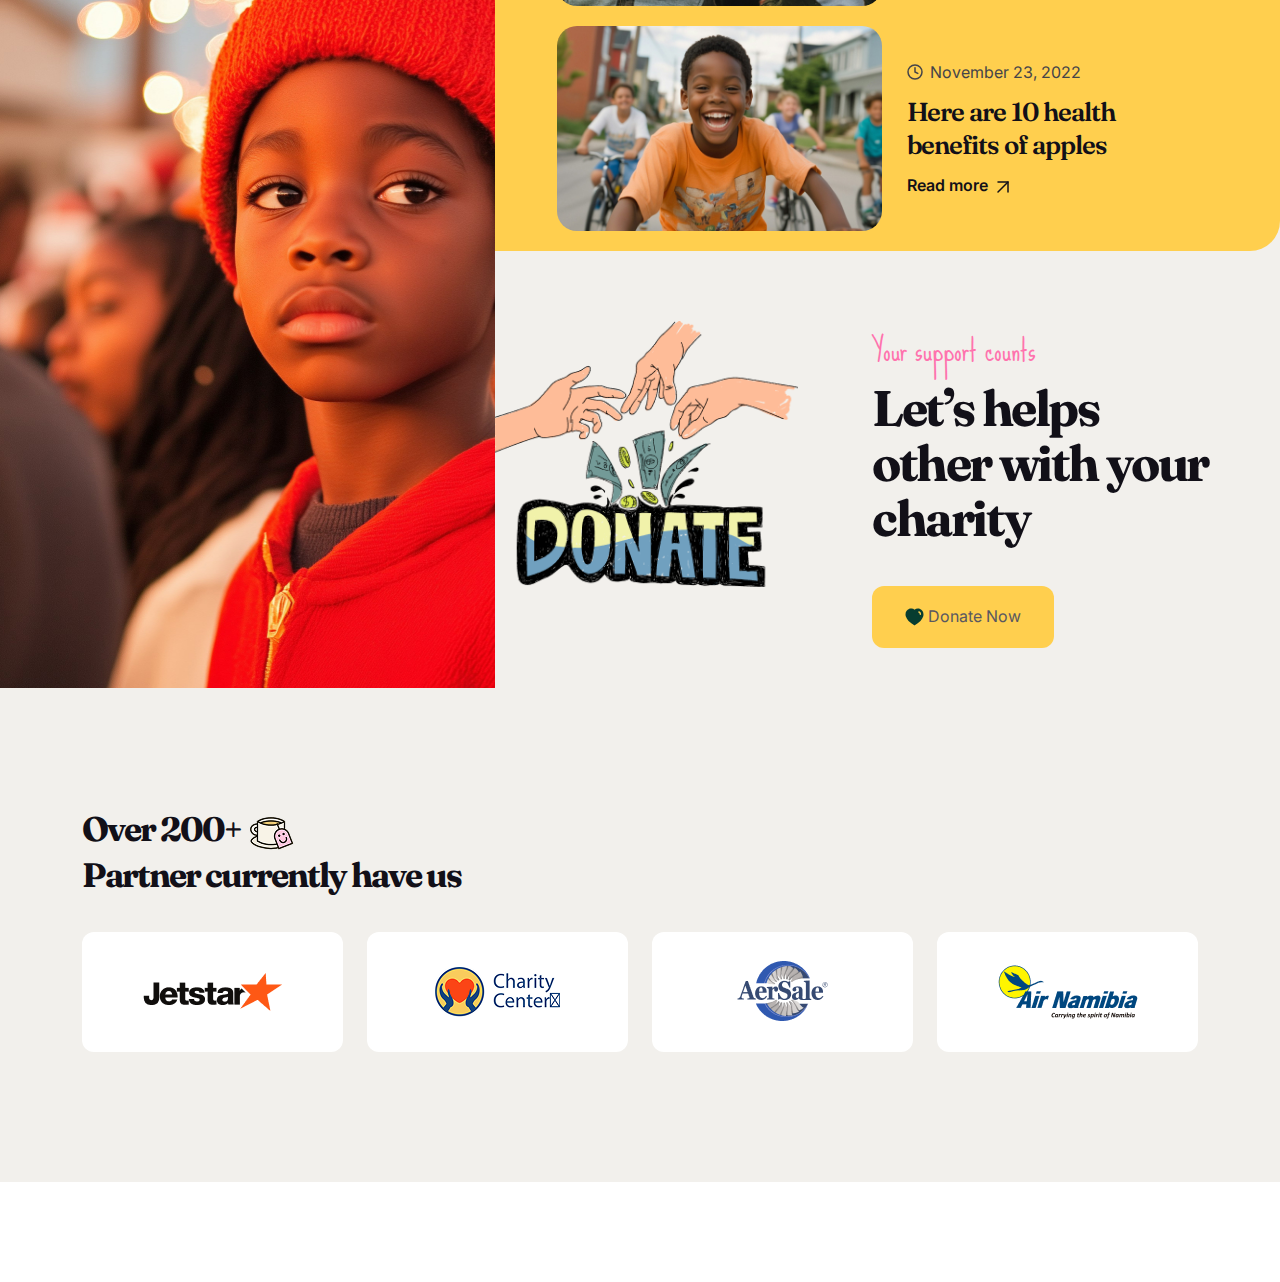
==== commit 7bf82ac4: "brand section done" ====
--- a/helpus/index.html
+++ b/helpus/index.html
@@ -1277,6 +1277,38 @@
         </div>
     </section>
     <!-- blog area end -->
+    <!-- brand area start -->
+    <div class="tp-brand-area bg-gray pt-120 pb-100">
+        <div class="container">
+            <div class="tp-brand-heading mb-40">
+                <h2 class="fns-34">Over 200+ <img src="assets/img/icon/brand/cup.png" alt=""> <br>
+                    Partner currently have us</h2>
+            </div>
+            <div class="row row-cols-4">
+                <div class="col">
+                    <div class="tp-brand mb-30 br-12">
+                        <a href="#"><img src="assets/img/brand/brand-01.png" alt=""></a>
+                    </div>
+                </div>
+                <div class="col">
+                    <div class="tp-brand mb-30 br-12">
+                        <a href="#"><img src="assets/img/brand/brand-02.png" alt=""></a>
+                    </div>
+                </div>
+                <div class="col">
+                    <div class="tp-brand mb-30 br-12">
+                        <a href="#"><img src="assets/img/brand/brand-03.png" alt=""></a>
+                    </div>
+                </div>
+                <div class="col">
+                    <div class="tp-brand mb-30 br-12">
+                        <a href="#"><img src="assets/img/brand/brand-04.png" alt=""></a>
+                    </div>
+                </div>
+            </div>
+        </div>
+    </div>
+    <!-- brand area end -->
     <div class="mt-100"></div>
     <script src="assets/js/jquery.min.js"></script>
     <script src="assets/js/bootstrap.bundle.js"></script>
--- a/helpus/assets/css/style.css
+++ b/helpus/assets/css/style.css
@@ -553,6 +553,14 @@
 .tp-text-slide-element {
   width: auto;
   display: inline-block;
+}
+
+.tp-brand {
+  background: #fff;
+  height: 120px;
+  display: flex;
+  justify-content: center;
+  align-items: center;
 }
 
 .tp-nav-tabs {
@@ -1691,6 +1699,10 @@
   padding-top: 130px;
 }
 
+.pt-120 {
+  padding-top: 120px;
+}
+
 .w-img img {
   width: 100%;
 }
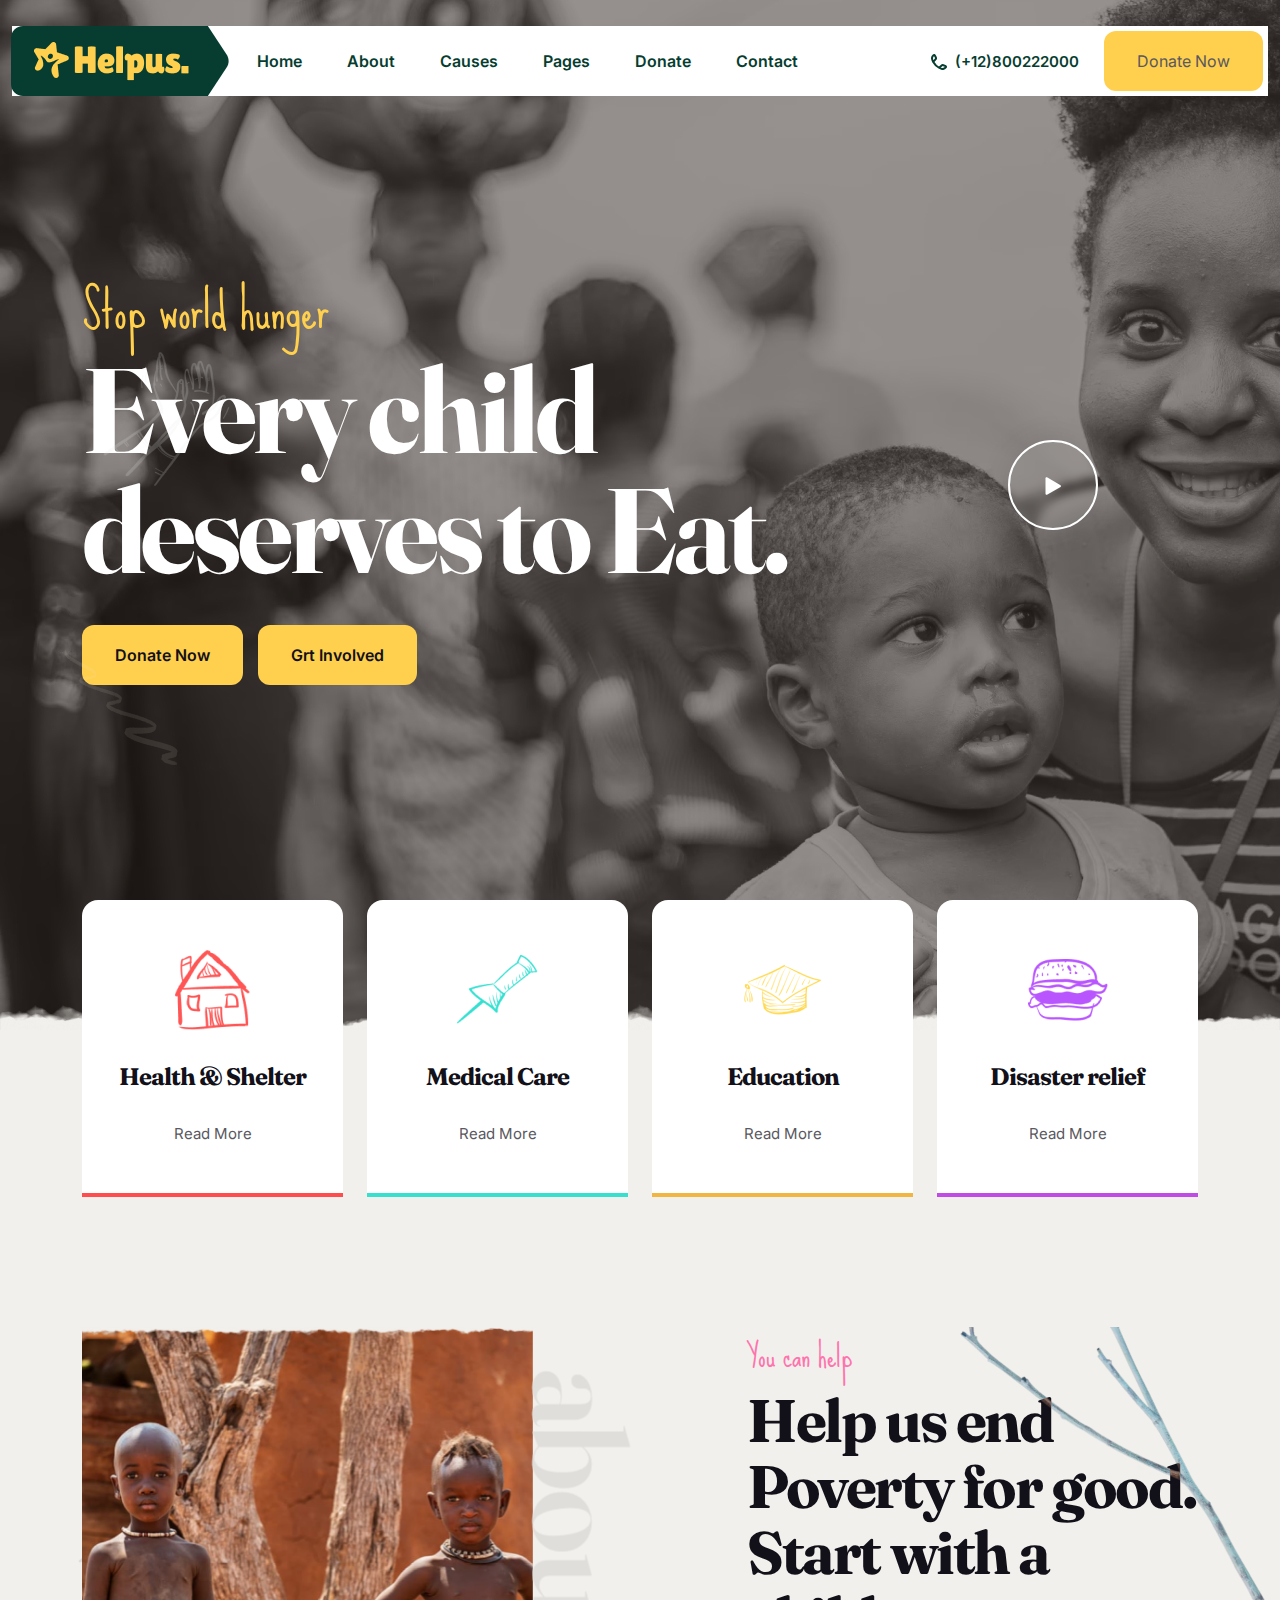
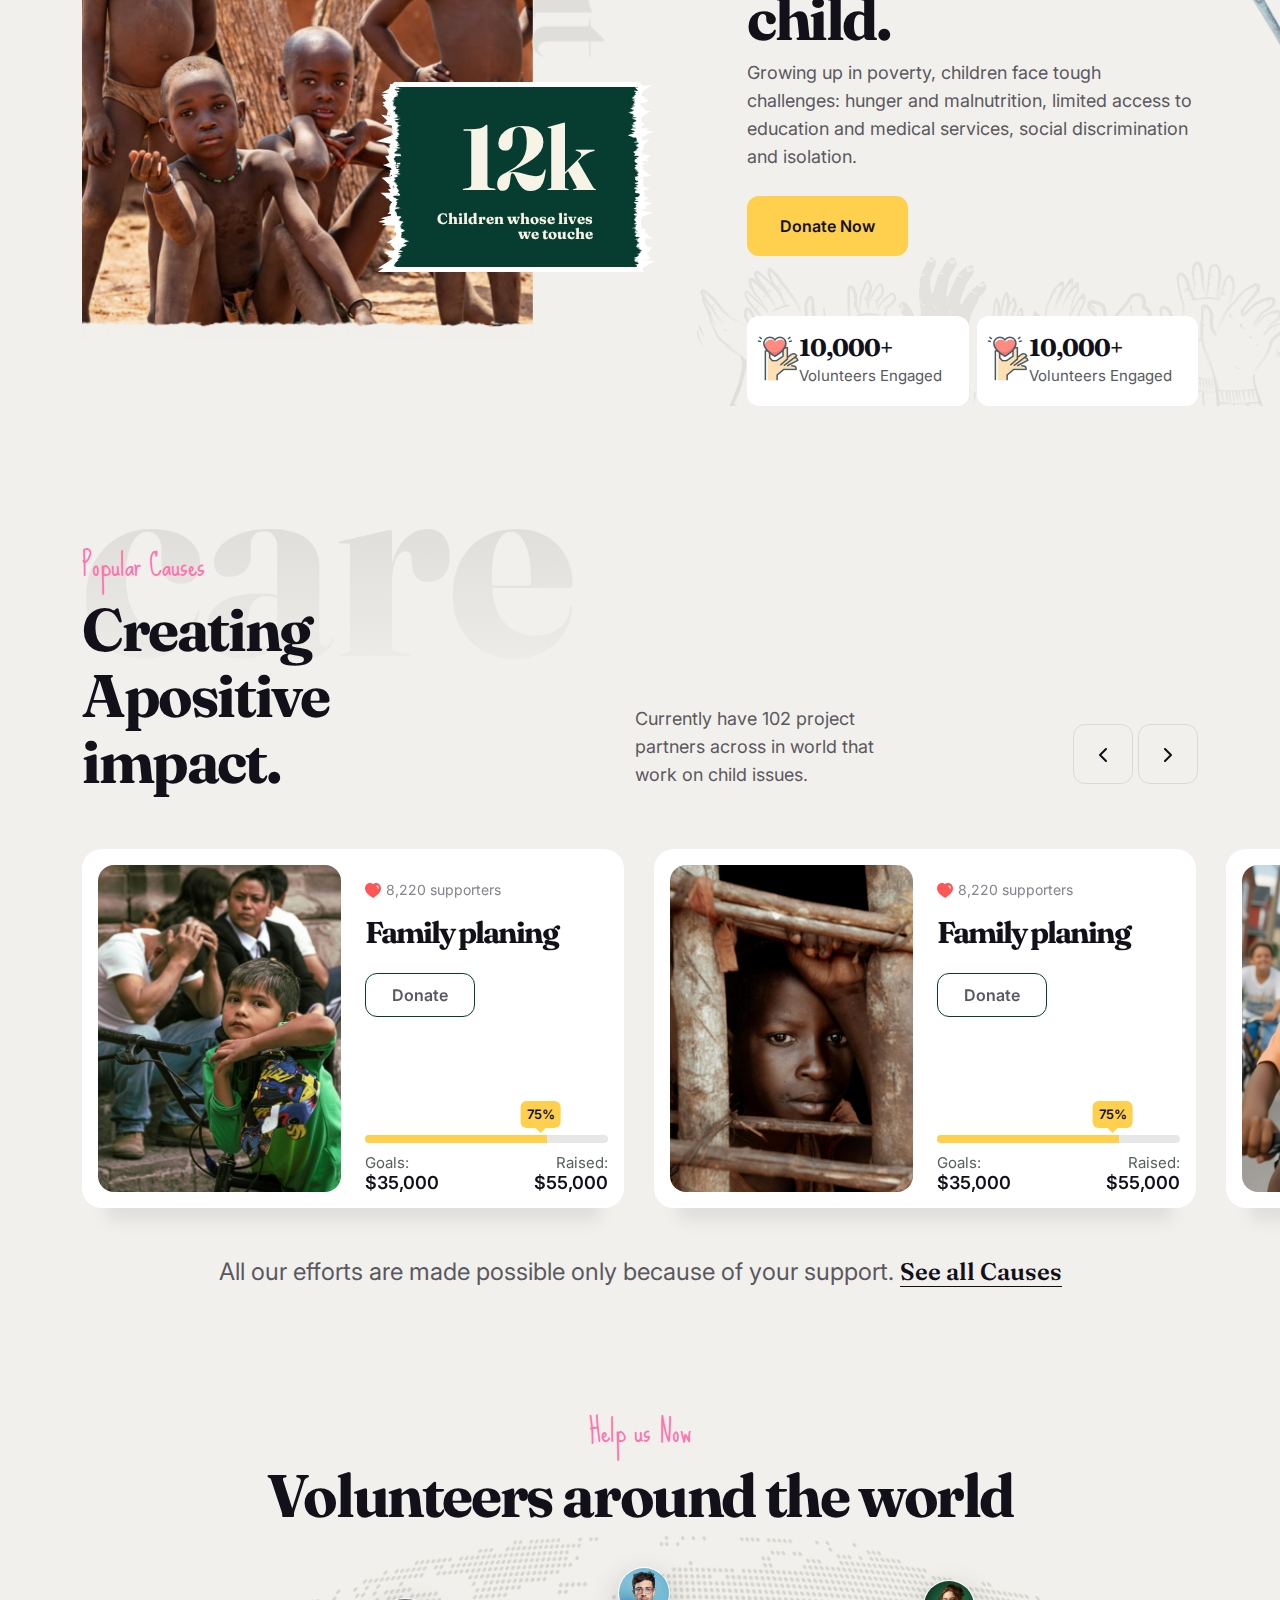
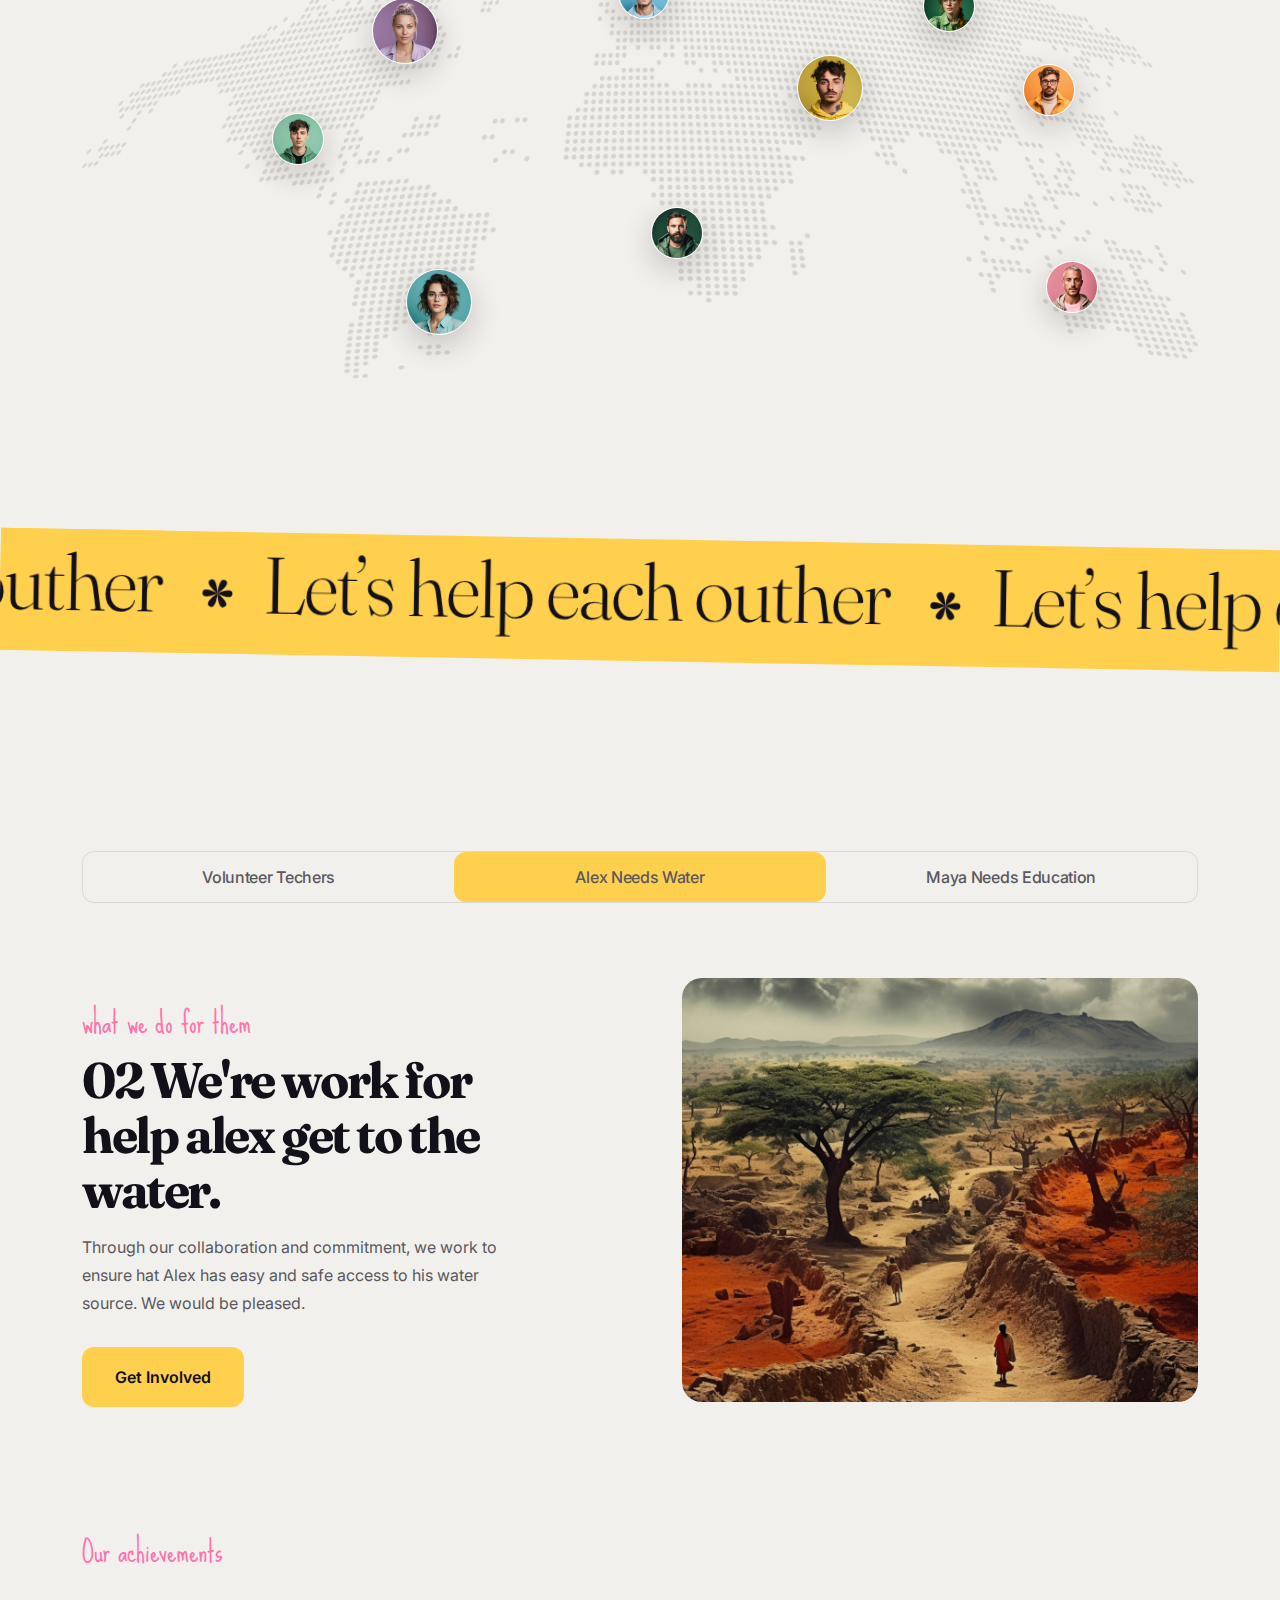
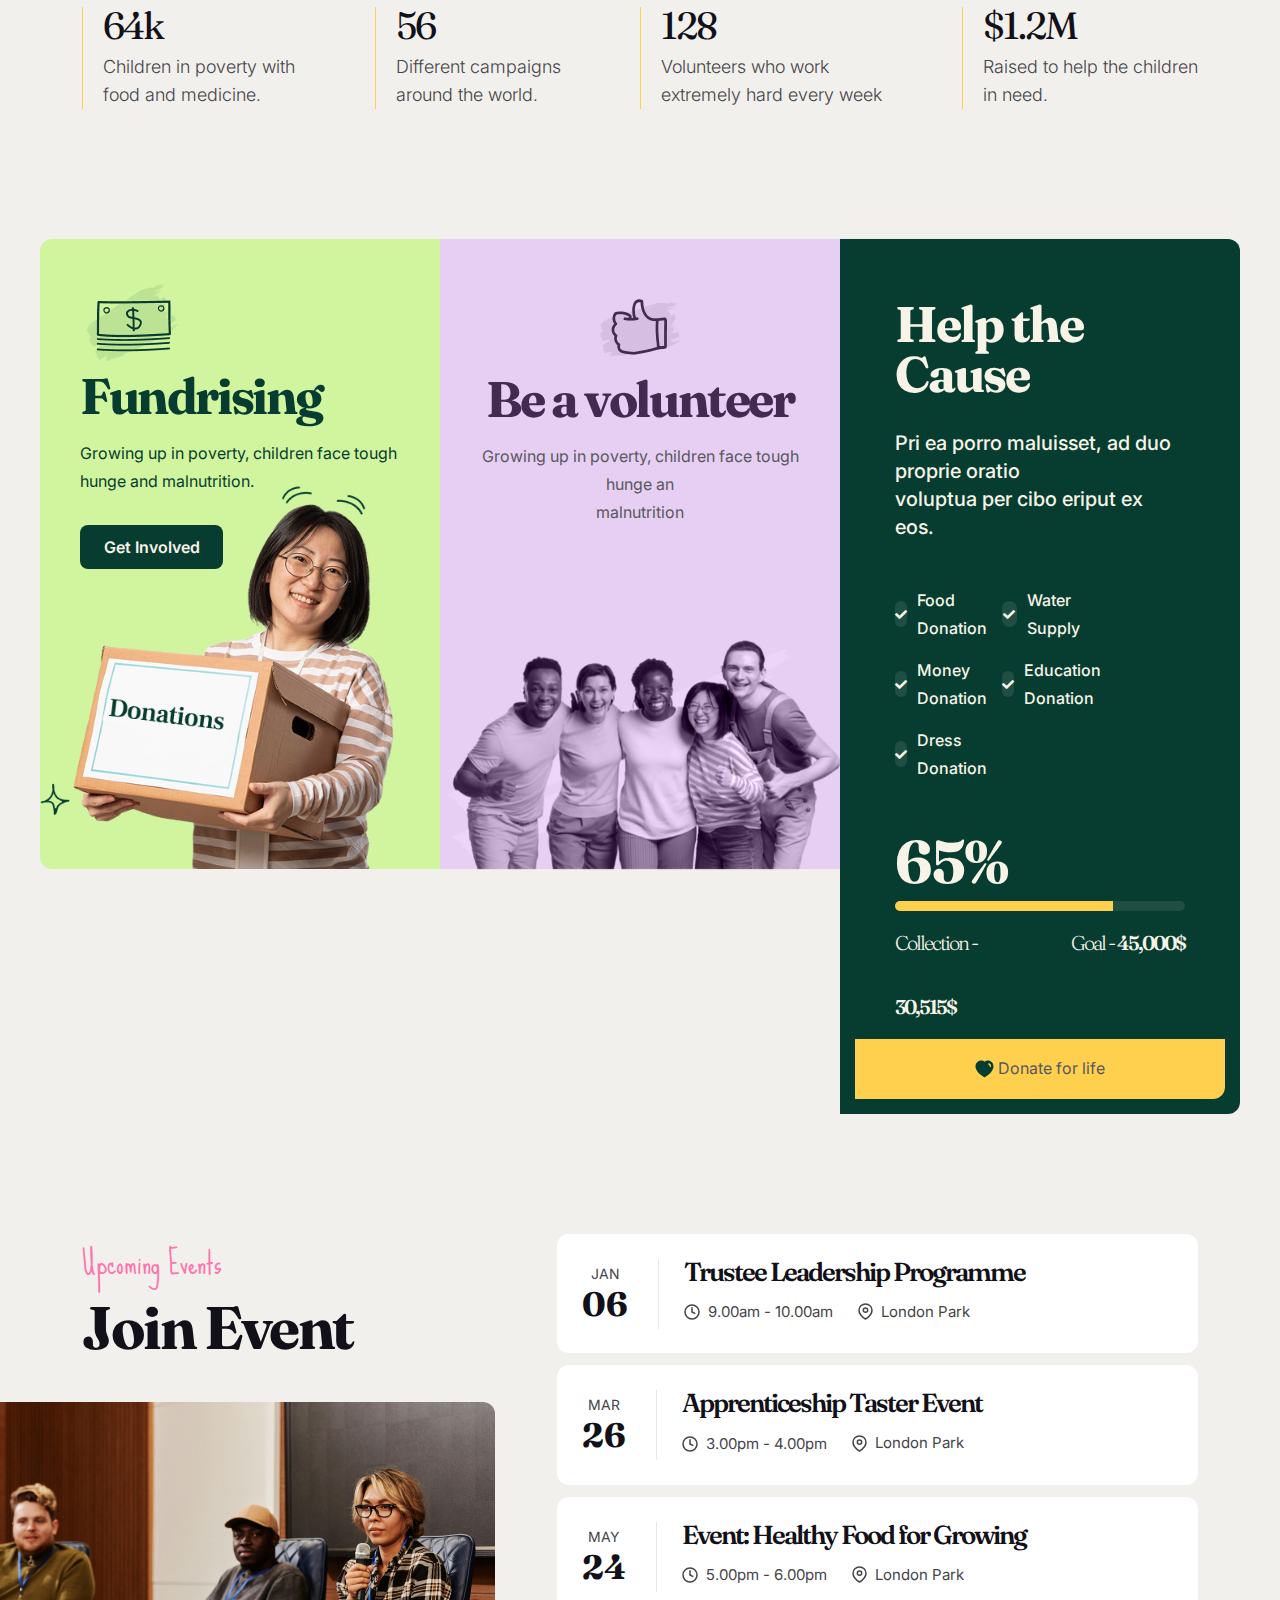
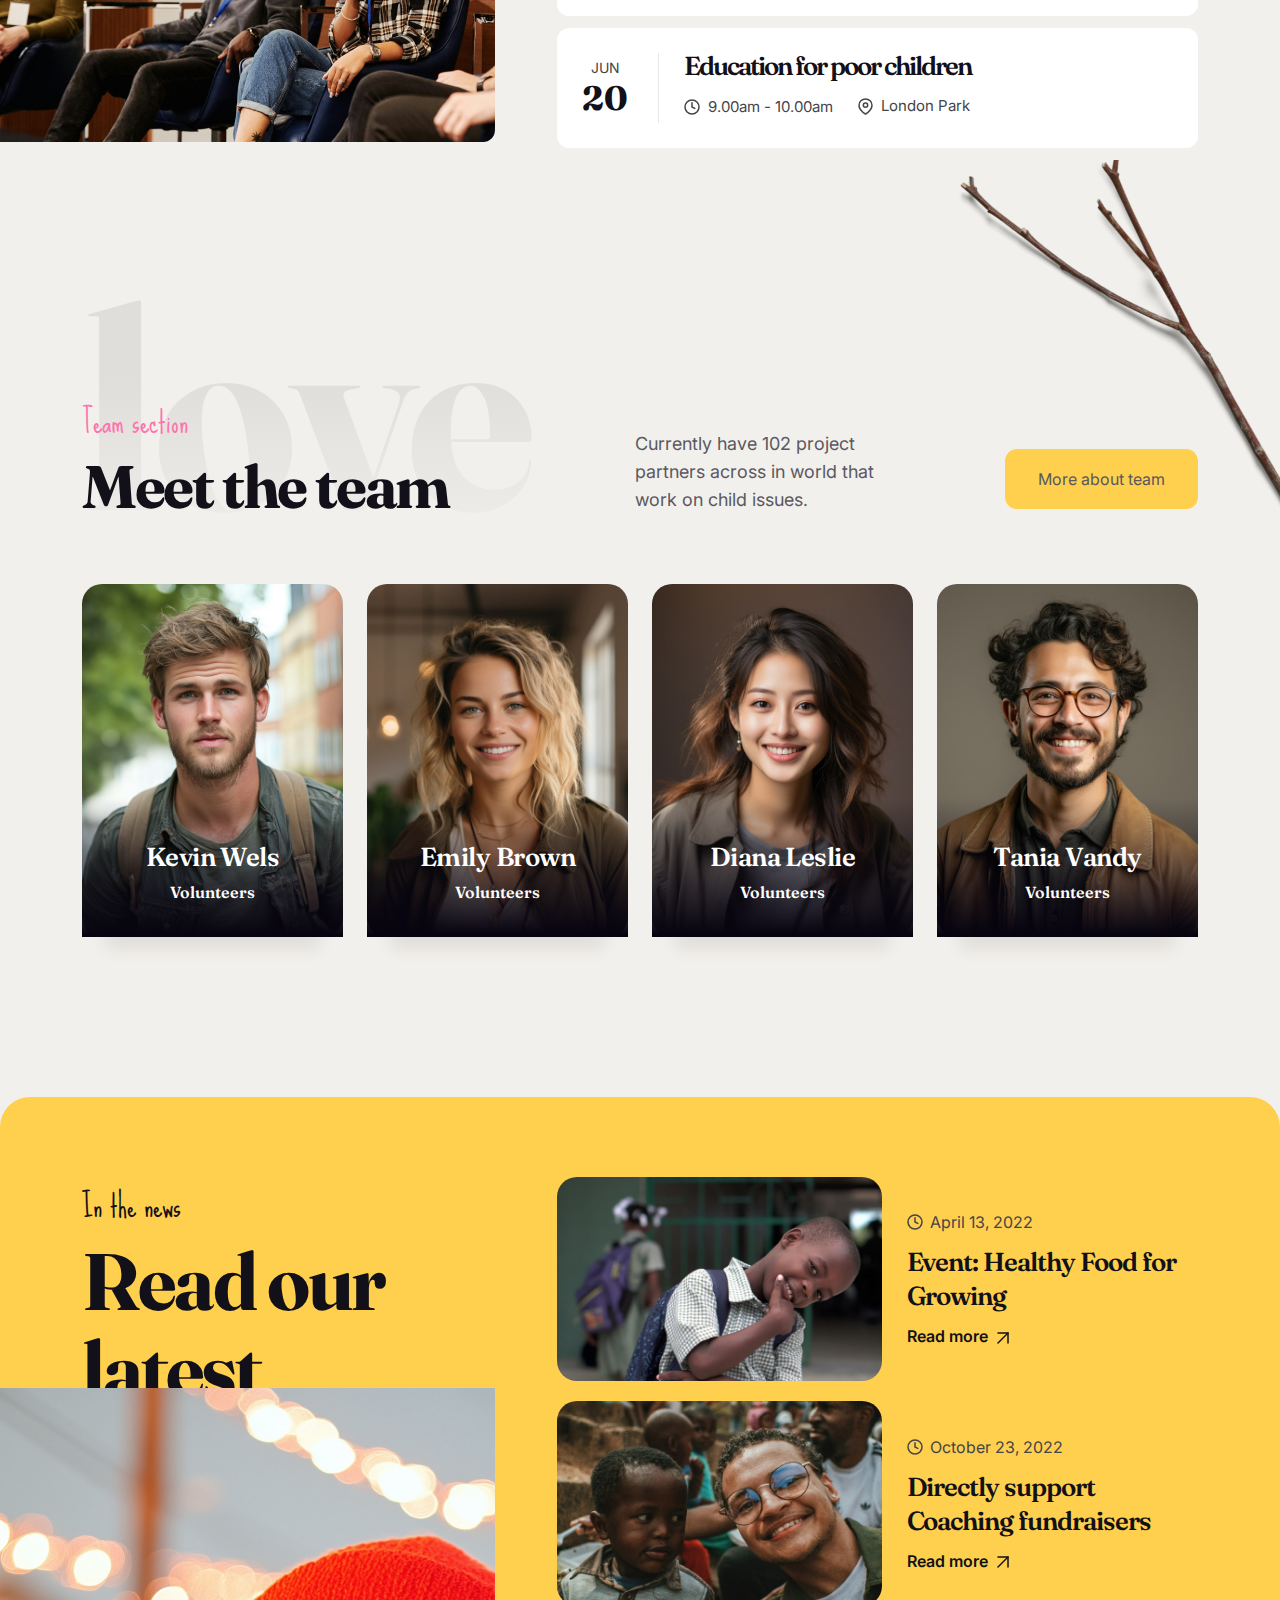
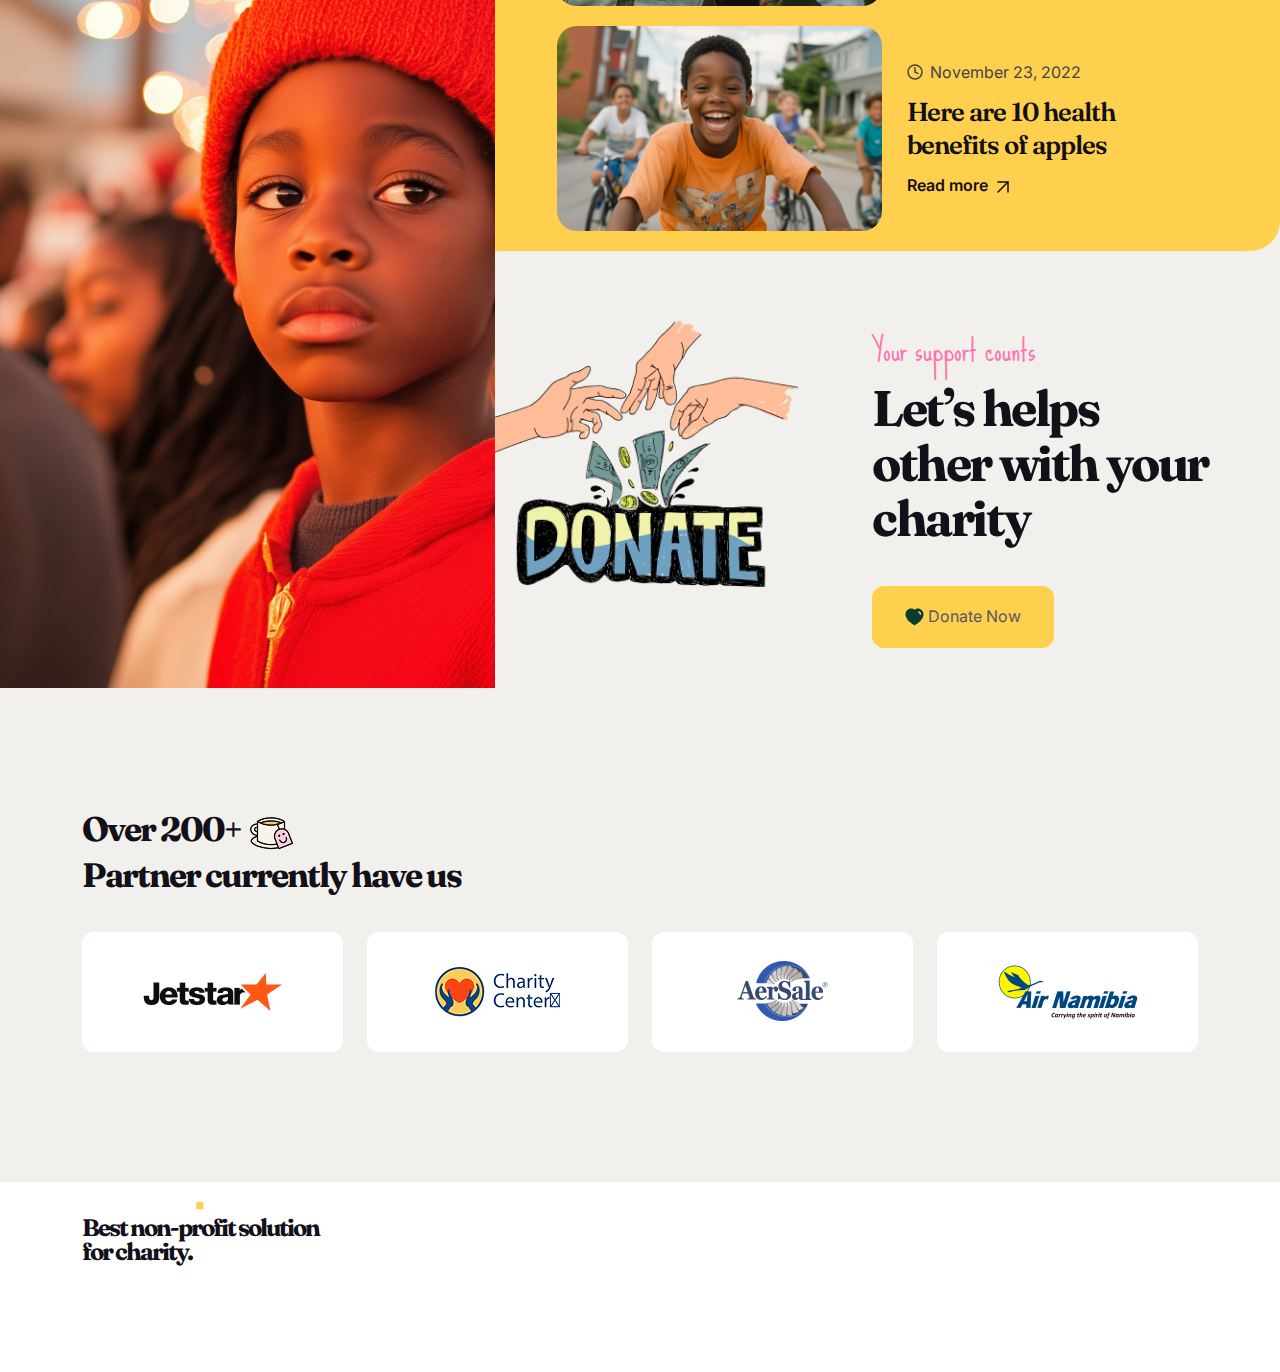
==== commit 96fd5801: "footer running" ====
--- a/helpus/index.html
+++ b/helpus/index.html
@@ -1309,6 +1309,26 @@
         </div>
     </div>
     <!-- brand area end -->
+    <!-- footer area start -->
+     <footer>
+        <div class="tp-footer-area">
+            <div class="container">
+                <div class="row">
+                    <div class="col-xl-3">
+                        <div class="tp-footer-widget">
+                            <img src="assets/img/footer/logo-white.png" alt="">
+                            <h4>Best non-profit solution
+                                for charity.</h4>
+                            <div class="tp-footer-social">
+                                <a href="#"></a>
+                            </div>
+                        </div>
+                    </div>
+                </div>
+            </div>
+        </div>
+     </footer>
+    <!-- footer area end -->
     <div class="mt-100"></div>
     <script src="assets/js/jquery.min.js"></script>
     <script src="assets/js/bootstrap.bundle.js"></script>
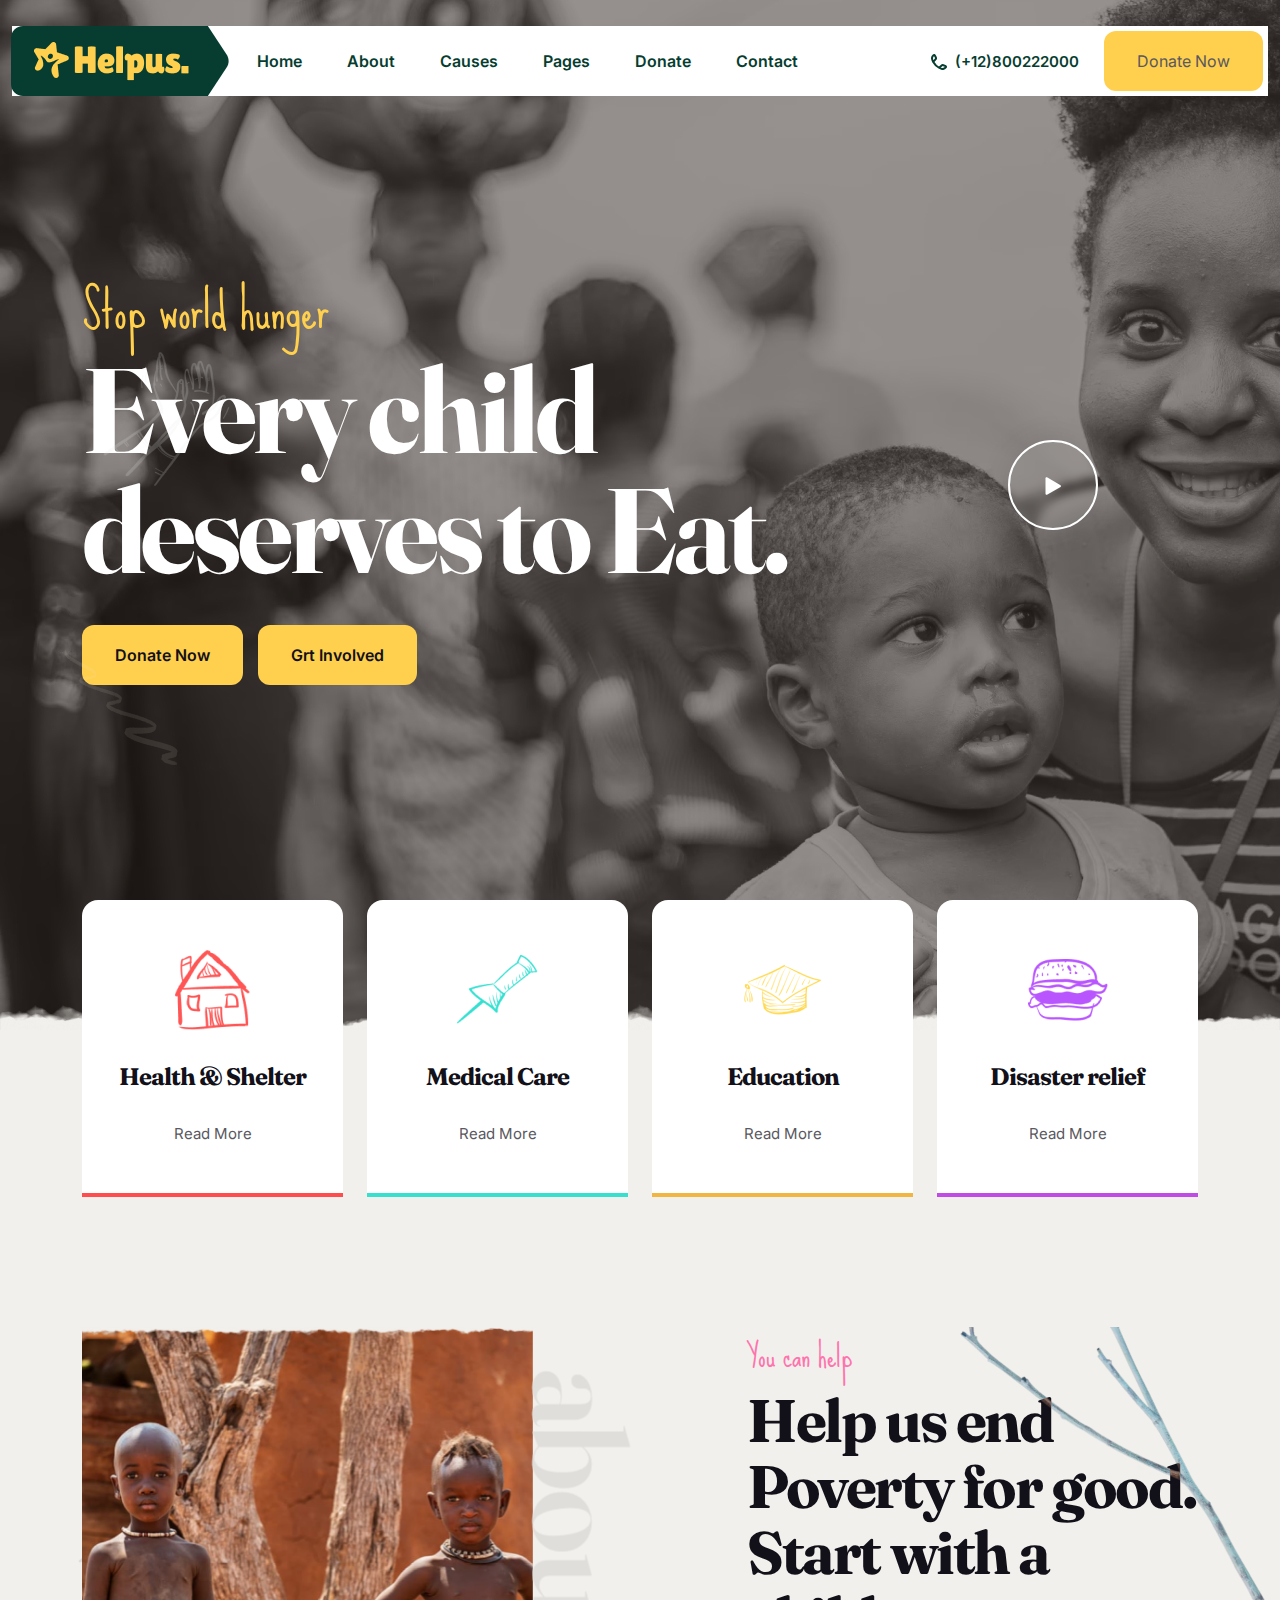
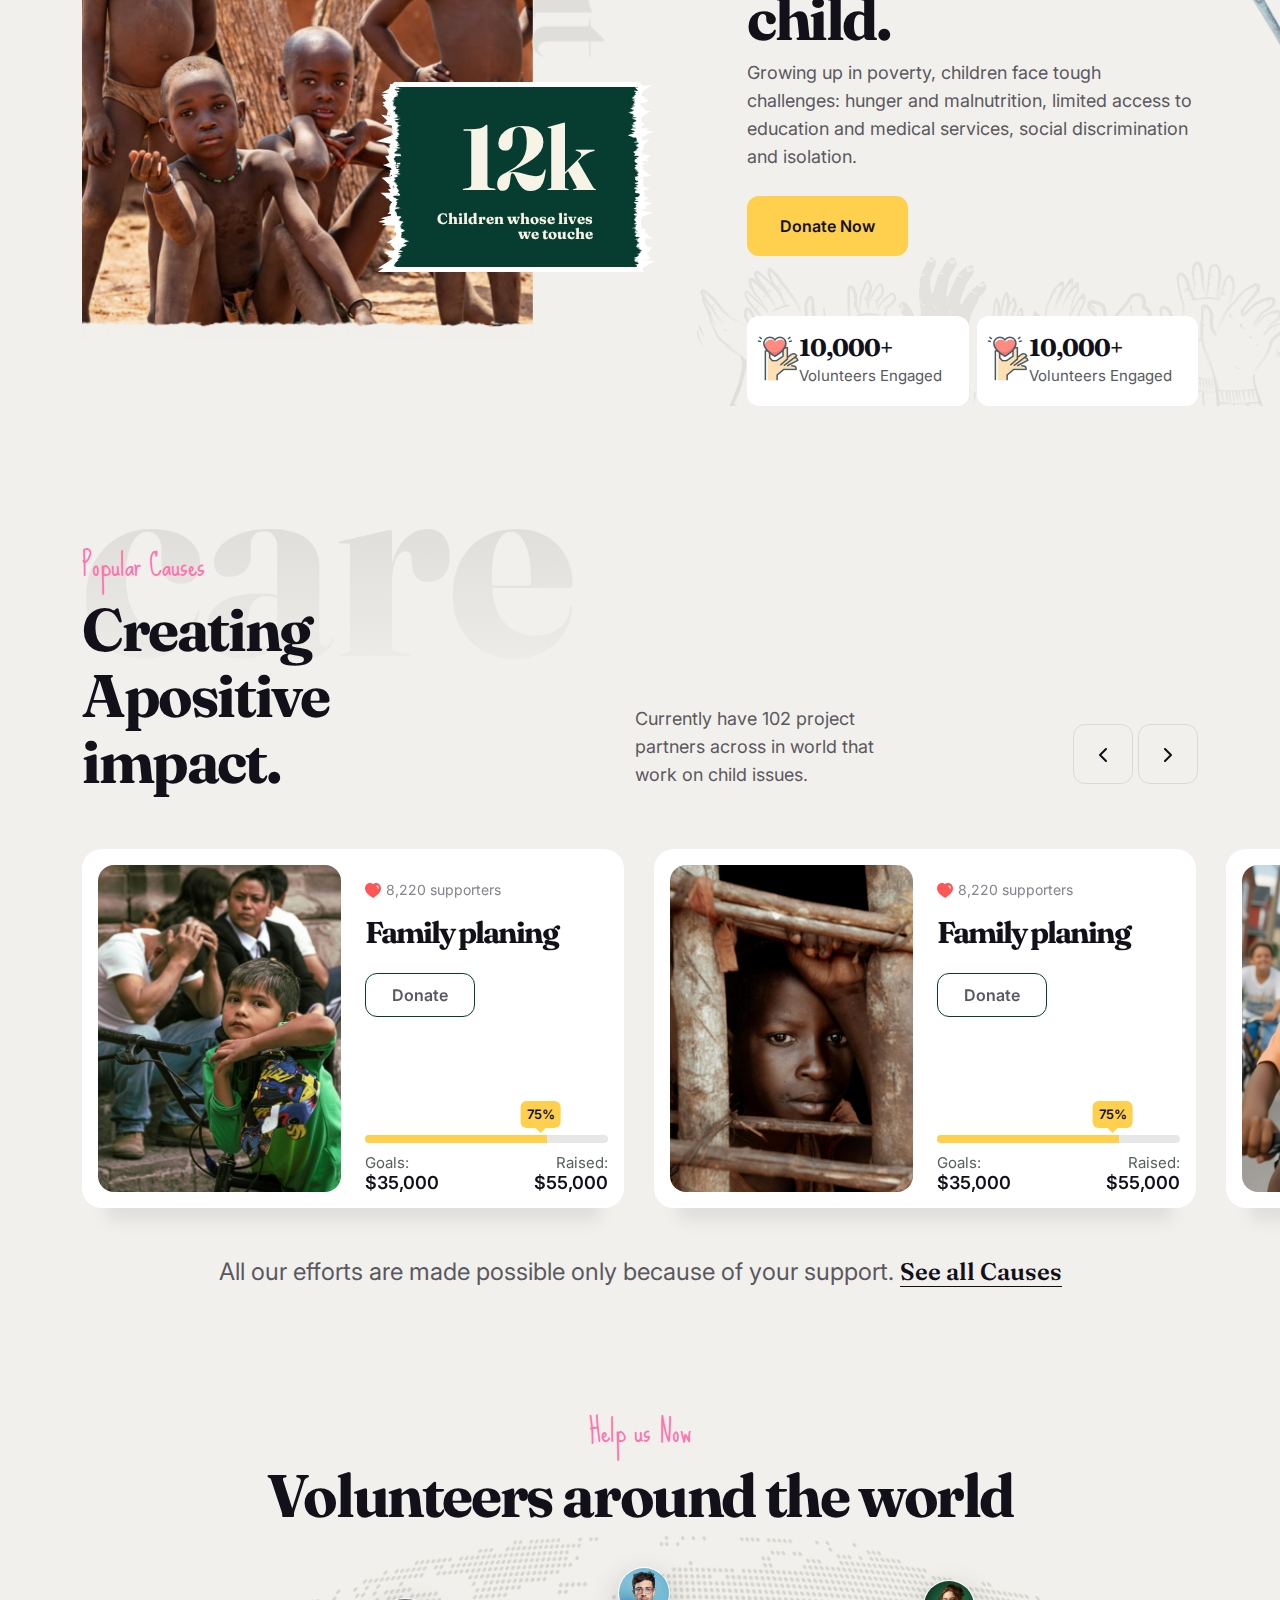
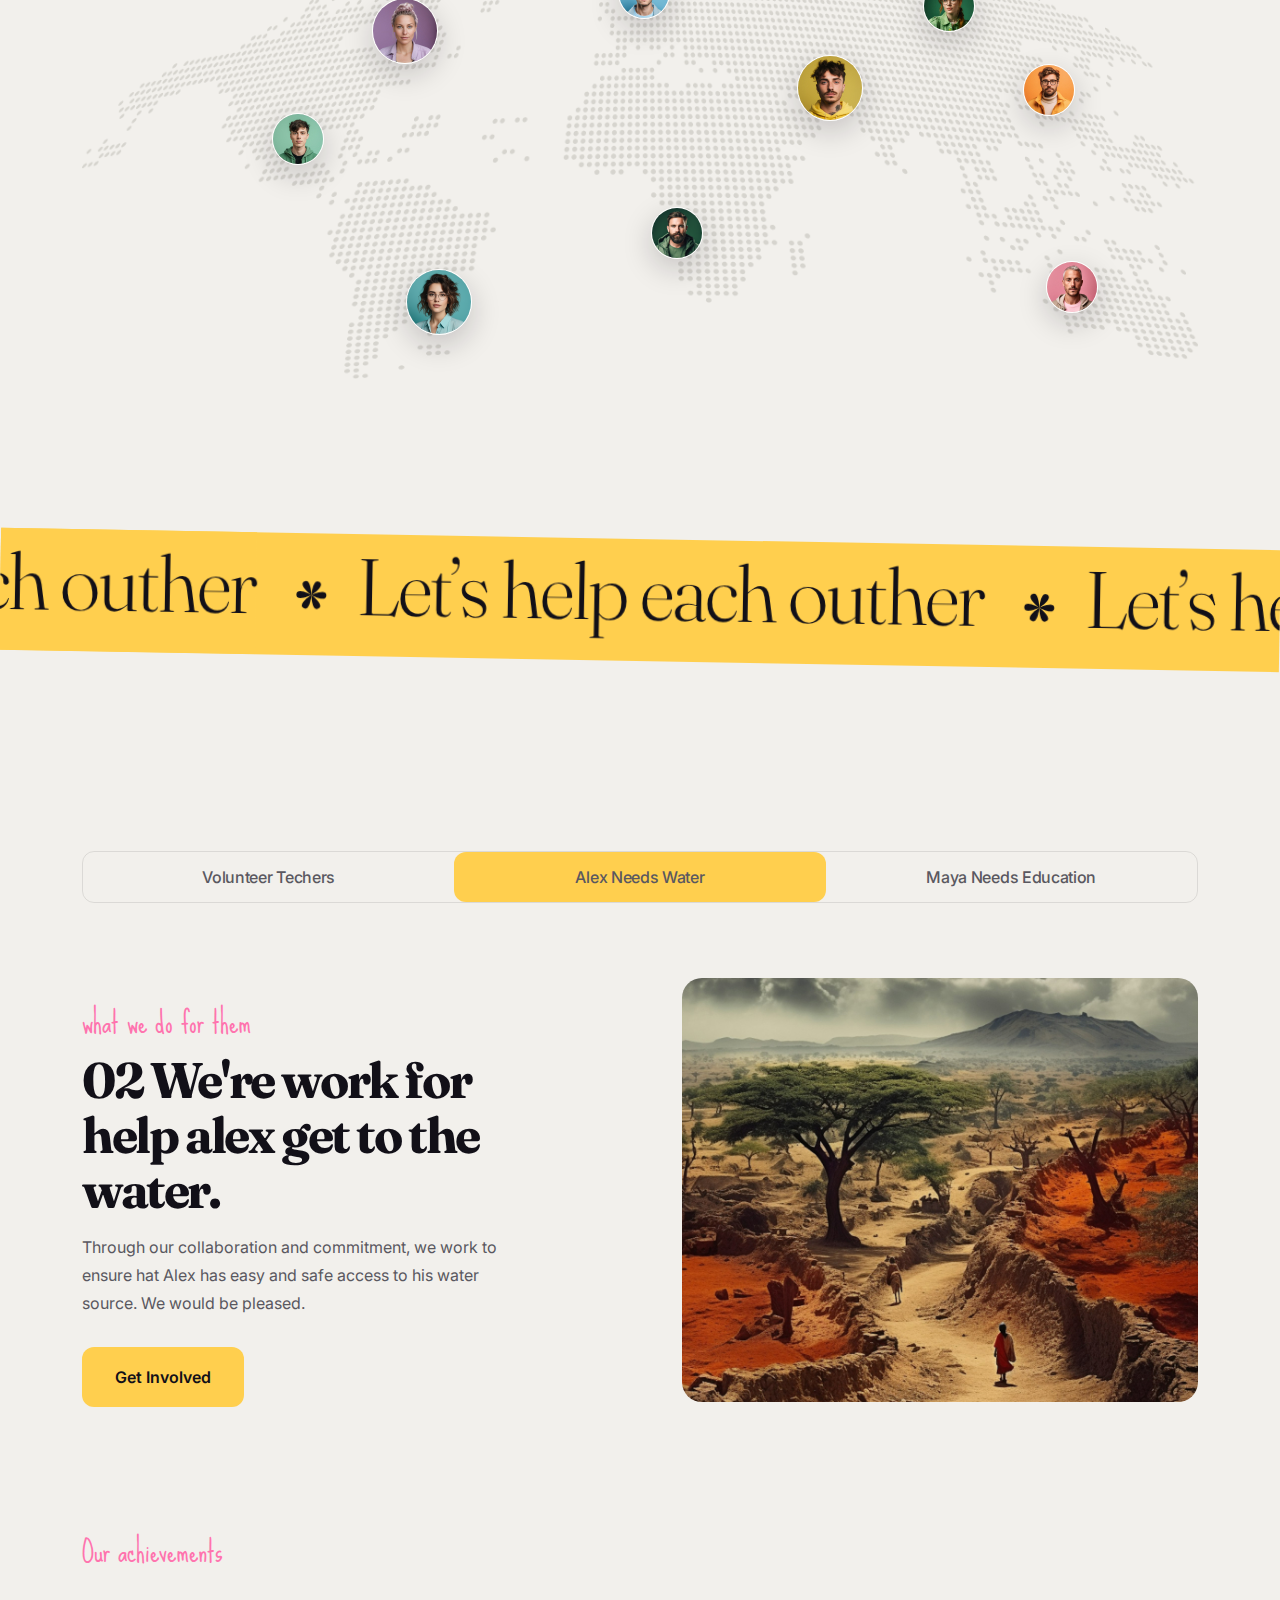
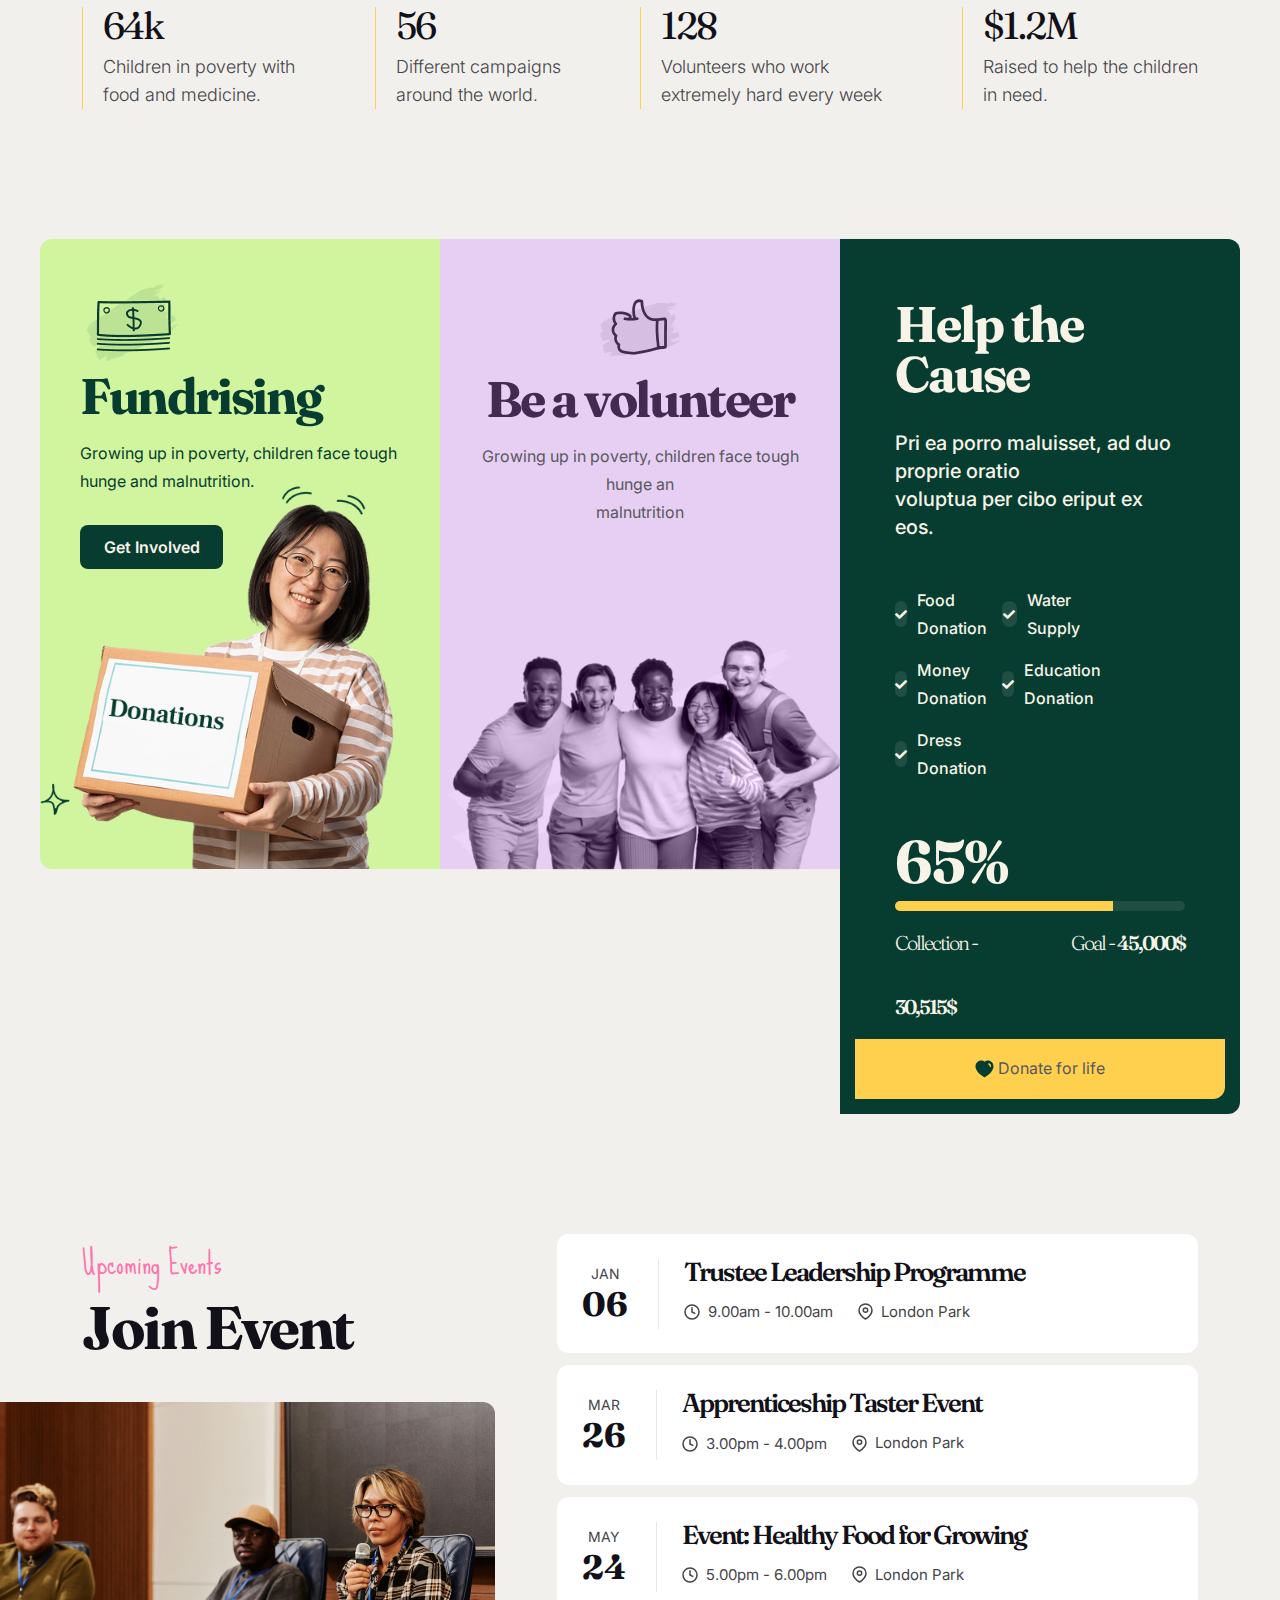
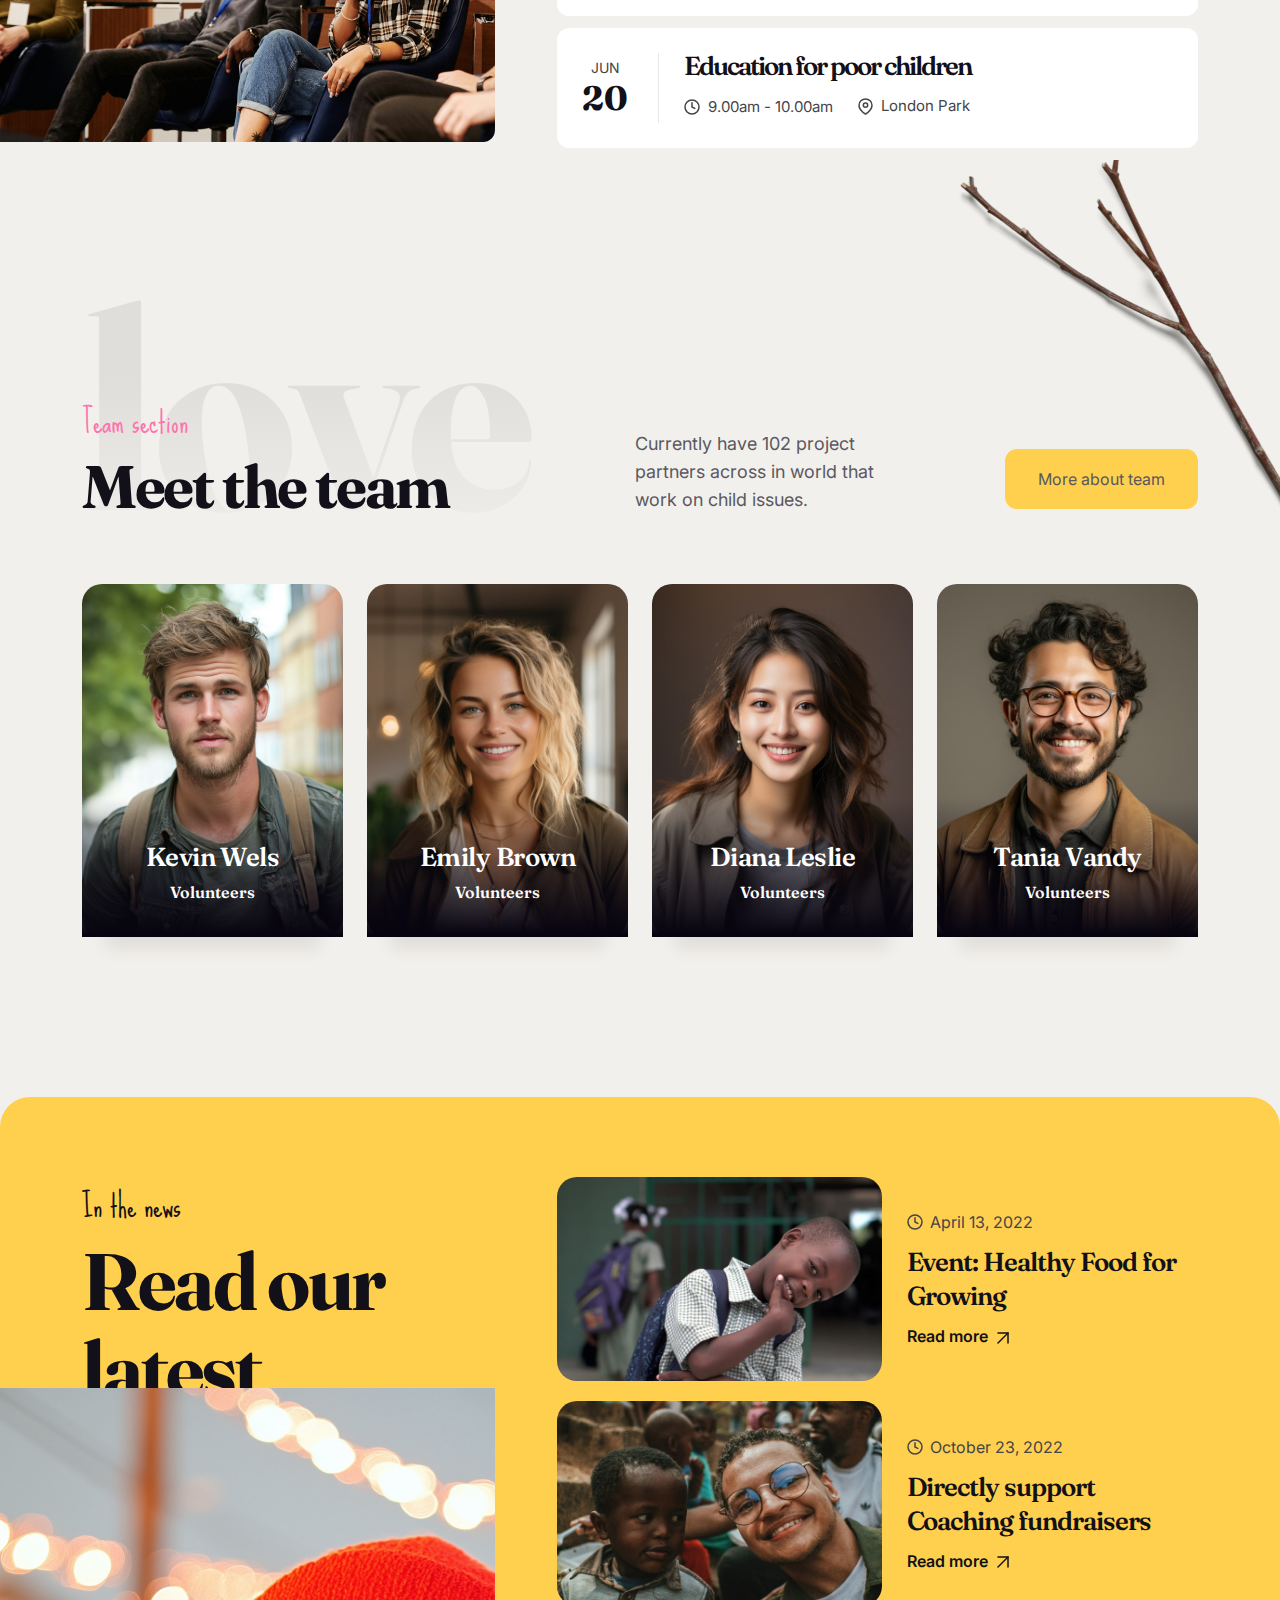
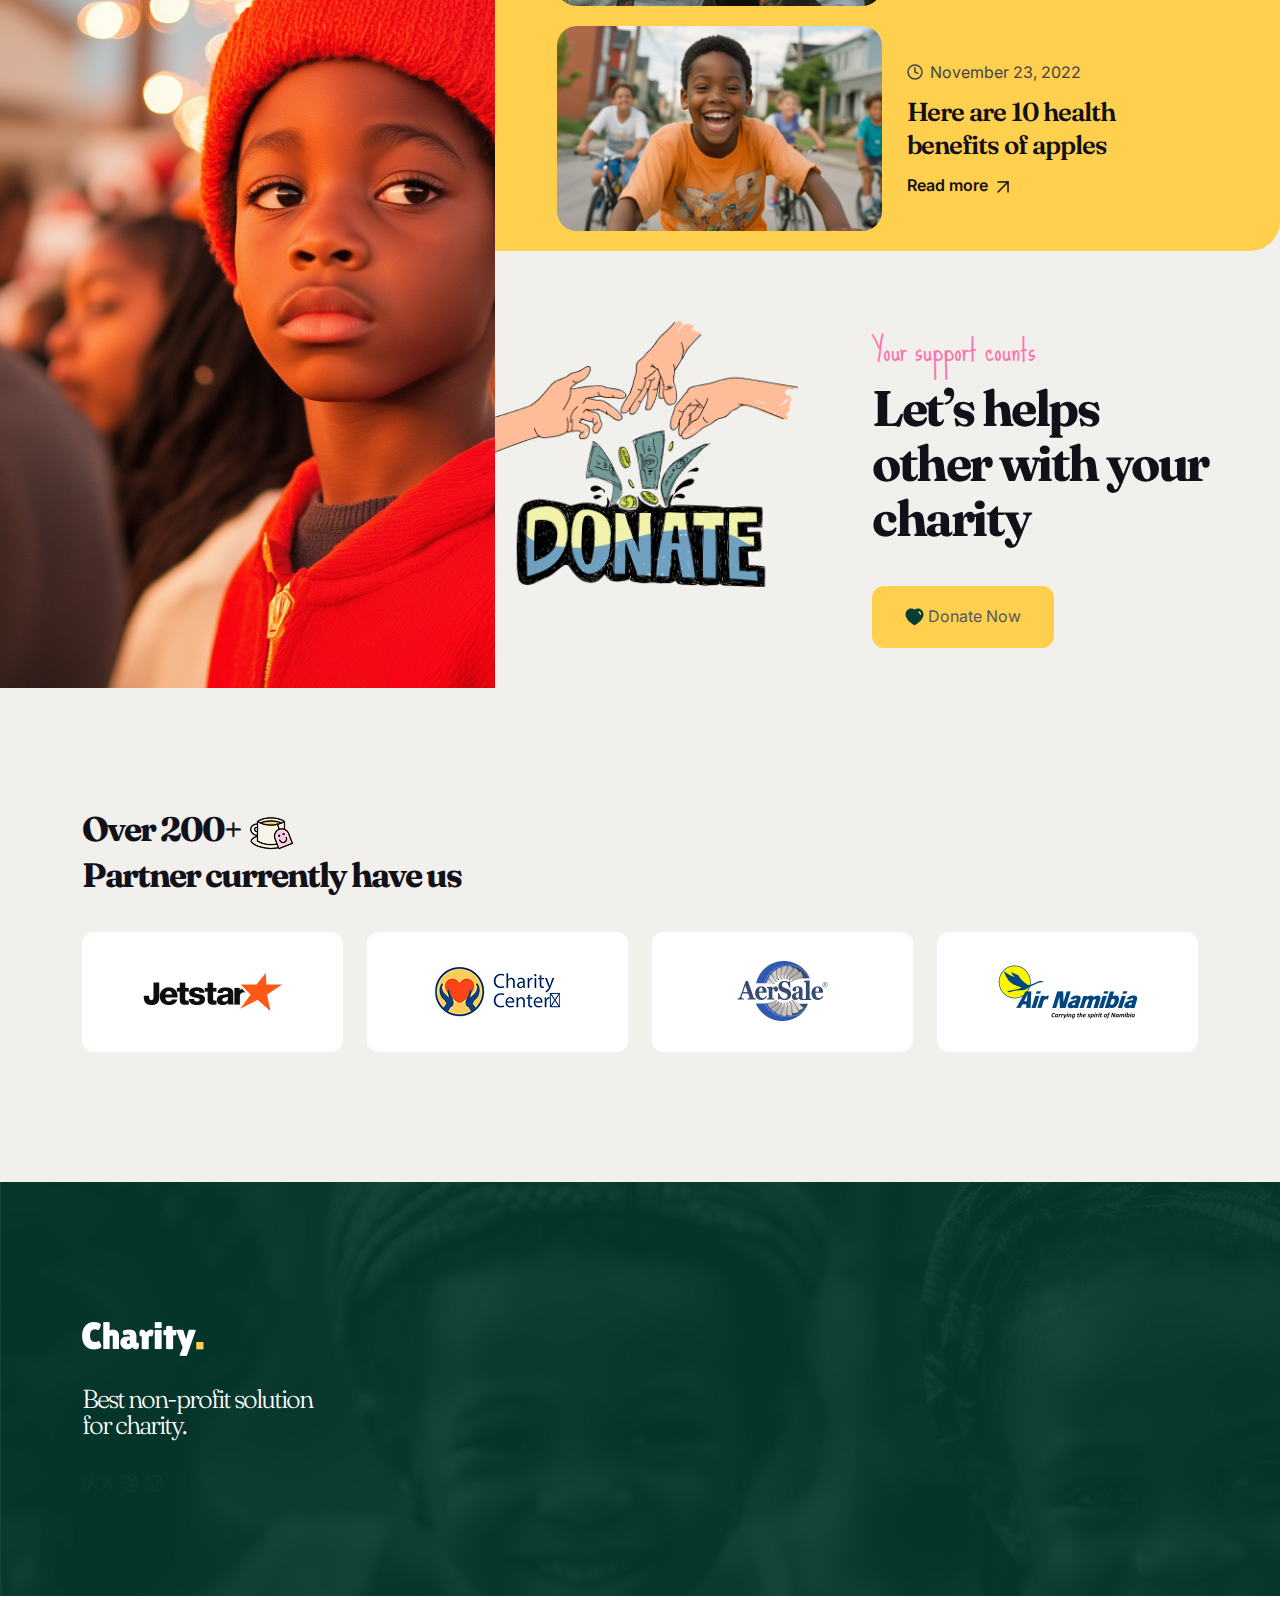
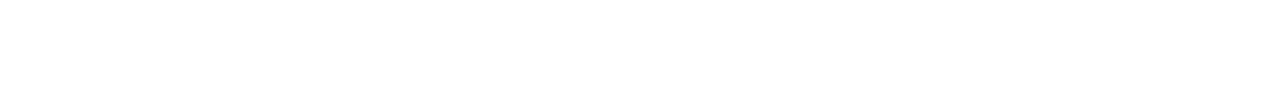
==== commit 7a8b3465: "footer" ====
--- a/helpus/index.html
+++ b/helpus/index.html
@@ -1310,24 +1310,65 @@
     </div>
     <!-- brand area end -->
     <!-- footer area start -->
-     <footer>
-        <div class="tp-footer-area">
+    <footer>
+        <div class="tp-footer-area tp-footer-bg pt-140 pb-100" data-bg-img="assets/img/footer/sample-bg.jpg"
+            data-bg-color="#06362B">
             <div class="container">
                 <div class="row">
                     <div class="col-xl-3">
                         <div class="tp-footer-widget">
-                            <img src="assets/img/footer/logo-white.png" alt="">
-                            <h4>Best non-profit solution
+                            <div class="tp-footer-logo">
+                                <a href="index.html"><img src="assets/img/footer/logo-white.png" alt=""></a>
+                            </div>
+                            <h4 class="text-white fns-26 fnw-300 mb-30 mt-30">Best non-profit solution
                                 for charity.</h4>
                             <div class="tp-footer-social">
-                                <a href="#"></a>
-                            </div>
-                        </div>
-                    </div>
-                </div>
-            </div>
-        </div>
-     </footer>
+                                <a href="#"><svg width="12" height="18" viewBox="0 0 12 18" fill="none"
+                                        xmlns="http://www.w3.org/2000/svg">
+                                        <path fill-rule="evenodd" clip-rule="evenodd"
+                                            d="M1.62839 7.77713C0.911363 7.77713 0.761719 7.91782 0.761719 8.59194V9.81416C0.761719 10.4883 0.911363 10.629 1.62839 10.629H3.36172V15.5179C3.36172 16.192 3.51136 16.3327 4.22839 16.3327H5.96172C6.67874 16.3327 6.82839 16.192 6.82839 15.5179V10.629H8.77466C9.31846 10.629 9.45859 10.5296 9.60798 10.038L9.97941 8.81579C10.2353 7.97368 10.0776 7.77713 9.14609 7.77713H6.82839V5.74009C6.82839 5.29008 7.21641 4.92527 7.69505 4.92527H10.1617C10.8787 4.92527 11.0284 4.78458 11.0284 4.11046V2.48083C11.0284 1.80671 10.8787 1.66602 10.1617 1.66602H7.69505C5.30182 1.66602 3.36172 3.49004 3.36172 5.74009V7.77713H1.62839Z"
+                                            stroke="#073D30" stroke-width="1.5" stroke-linejoin="round" />
+                                    </svg></a>
+                                <a href="#"><svg width="16" height="14" viewBox="0 0 16 14" fill="none"
+                                        xmlns="http://www.w3.org/2000/svg">
+                                        <path fill-rule="evenodd" clip-rule="evenodd"
+                                            d="M5.28884 0.714844H0.666992L6.14691 7.9153L1.01754 13.9556H3.38746L7.26697 9.38713L10.7118 13.9136H15.3337L9.69453 6.50391L9.70451 6.51669L14.5599 0.798959H12.19L8.58427 5.04503L5.28884 0.714844ZM3.21817 1.97588H4.65702L12.7825 12.6525H11.3436L3.21817 1.97588Z"
+                                            fill="#073D30" />
+                                    </svg></a>
+                                <a href="#"><svg width="20" height="20" viewBox="0 0 20 20" fill="none"
+                                        xmlns="http://www.w3.org/2000/svg">
+                                        <circle cx="9.99991" cy="9.99991" r="8.38077" stroke="#073D30"
+                                            stroke-width="1.5" />
+                                        <path
+                                            d="M18.3799 11.0604C17.6032 10.9148 16.8043 10.8389 15.9891 10.8389C11.5034 10.8389 7.51372 13.1373 4.9707 16.7054"
+                                            stroke="#073D30" stroke-width="1.5" stroke-linejoin="round" />
+                                        <path
+                                            d="M15.8665 4.13281C13.2437 7.2064 9.30255 9.16128 4.8957 9.16128C3.76828 9.16128 2.67133 9.03332 1.61914 8.79143"
+                                            stroke="#073D30" stroke-width="1.5" stroke-linejoin="round" />
+                                        <path
+                                            d="M12.1938 18.3815C12.4039 17.3641 12.5142 16.3104 12.5142 15.2309C12.5142 9.93756 9.86111 5.26259 5.80957 2.45801"
+                                            stroke="#073D30" stroke-width="1.5" stroke-linejoin="round" />
+                                    </svg>
+                                </a>
+                                <a href="#"><svg width="18" height="18" viewBox="0 0 18 18" fill="none"
+                                        xmlns="http://www.w3.org/2000/svg">
+                                        <path
+                                            d="M1.66602 8.99935C1.66602 5.54238 1.66602 3.8139 2.73996 2.73996C3.8139 1.66602 5.54238 1.66602 8.99935 1.66602C12.4563 1.66602 14.1848 1.66602 15.2587 2.73996C16.3327 3.8139 16.3327 5.54238 16.3327 8.99935C16.3327 12.4563 16.3327 14.1848 15.2587 15.2587C14.1848 16.3327 12.4563 16.3327 8.99935 16.3327C5.54238 16.3327 3.8139 16.3327 2.73996 15.2587C1.66602 14.1848 1.66602 12.4563 1.66602 8.99935Z"
+                                            stroke="#073D30" stroke-width="1.5" stroke-linejoin="round" />
+                                        <path
+                                            d="M12.4747 9.00103C12.4747 10.9195 10.9195 12.4747 9.00103 12.4747C7.08256 12.4747 5.52734 10.9195 5.52734 9.00103C5.52734 7.08256 7.08256 5.52734 9.00103 5.52734C10.9195 5.52734 12.4747 7.08256 12.4747 9.00103Z"
+                                            stroke="#073D30" stroke-width="1.5" />
+                                        <path d="M13.251 4.75391L13.242 4.75391" stroke="#073D30" stroke-width="2"
+                                            stroke-linecap="round" stroke-linejoin="round" />
+                                    </svg>
+                                </a>
+                            </div>
+                        </div>
+                    </div>
+                </div>
+            </div>
+        </div>
+    </footer>
     <!-- footer area end -->
     <div class="mt-100"></div>
     <script src="assets/js/jquery.min.js"></script>
--- a/helpus/assets/css/style.css
+++ b/helpus/assets/css/style.css
@@ -1391,6 +1391,46 @@
   padding-top: 100px;
 }
 
+.pt-105 {
+  padding-top: 105px;
+}
+
+.pt-110 {
+  padding-top: 110px;
+}
+
+.pt-115 {
+  padding-top: 115px;
+}
+
+.pt-120 {
+  padding-top: 120px;
+}
+
+.pt-125 {
+  padding-top: 125px;
+}
+
+.pt-130 {
+  padding-top: 130px;
+}
+
+.pt-135 {
+  padding-top: 135px;
+}
+
+.pt-140 {
+  padding-top: 140px;
+}
+
+.pt-145 {
+  padding-top: 145px;
+}
+
+.pt-150 {
+  padding-top: 150px;
+}
+
 .pb-5 {
   padding-bottom: 5px;
 }
